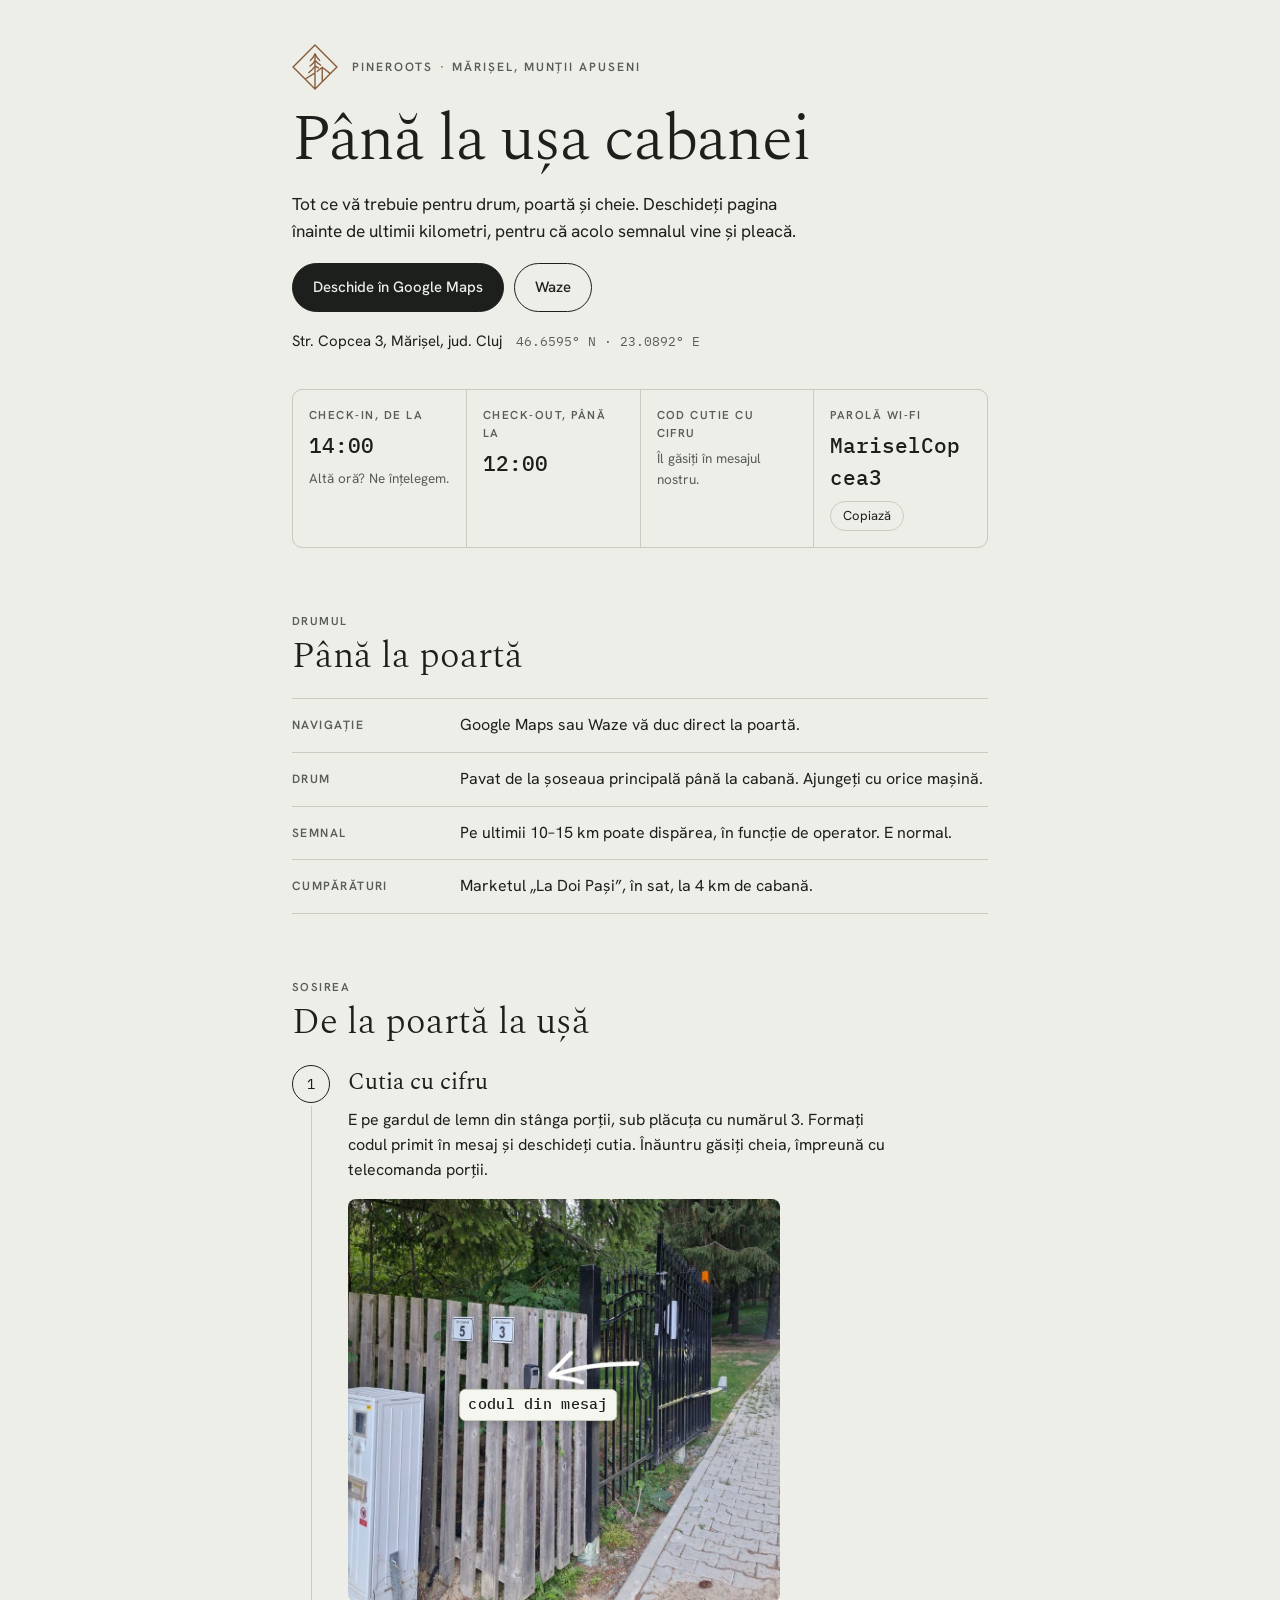
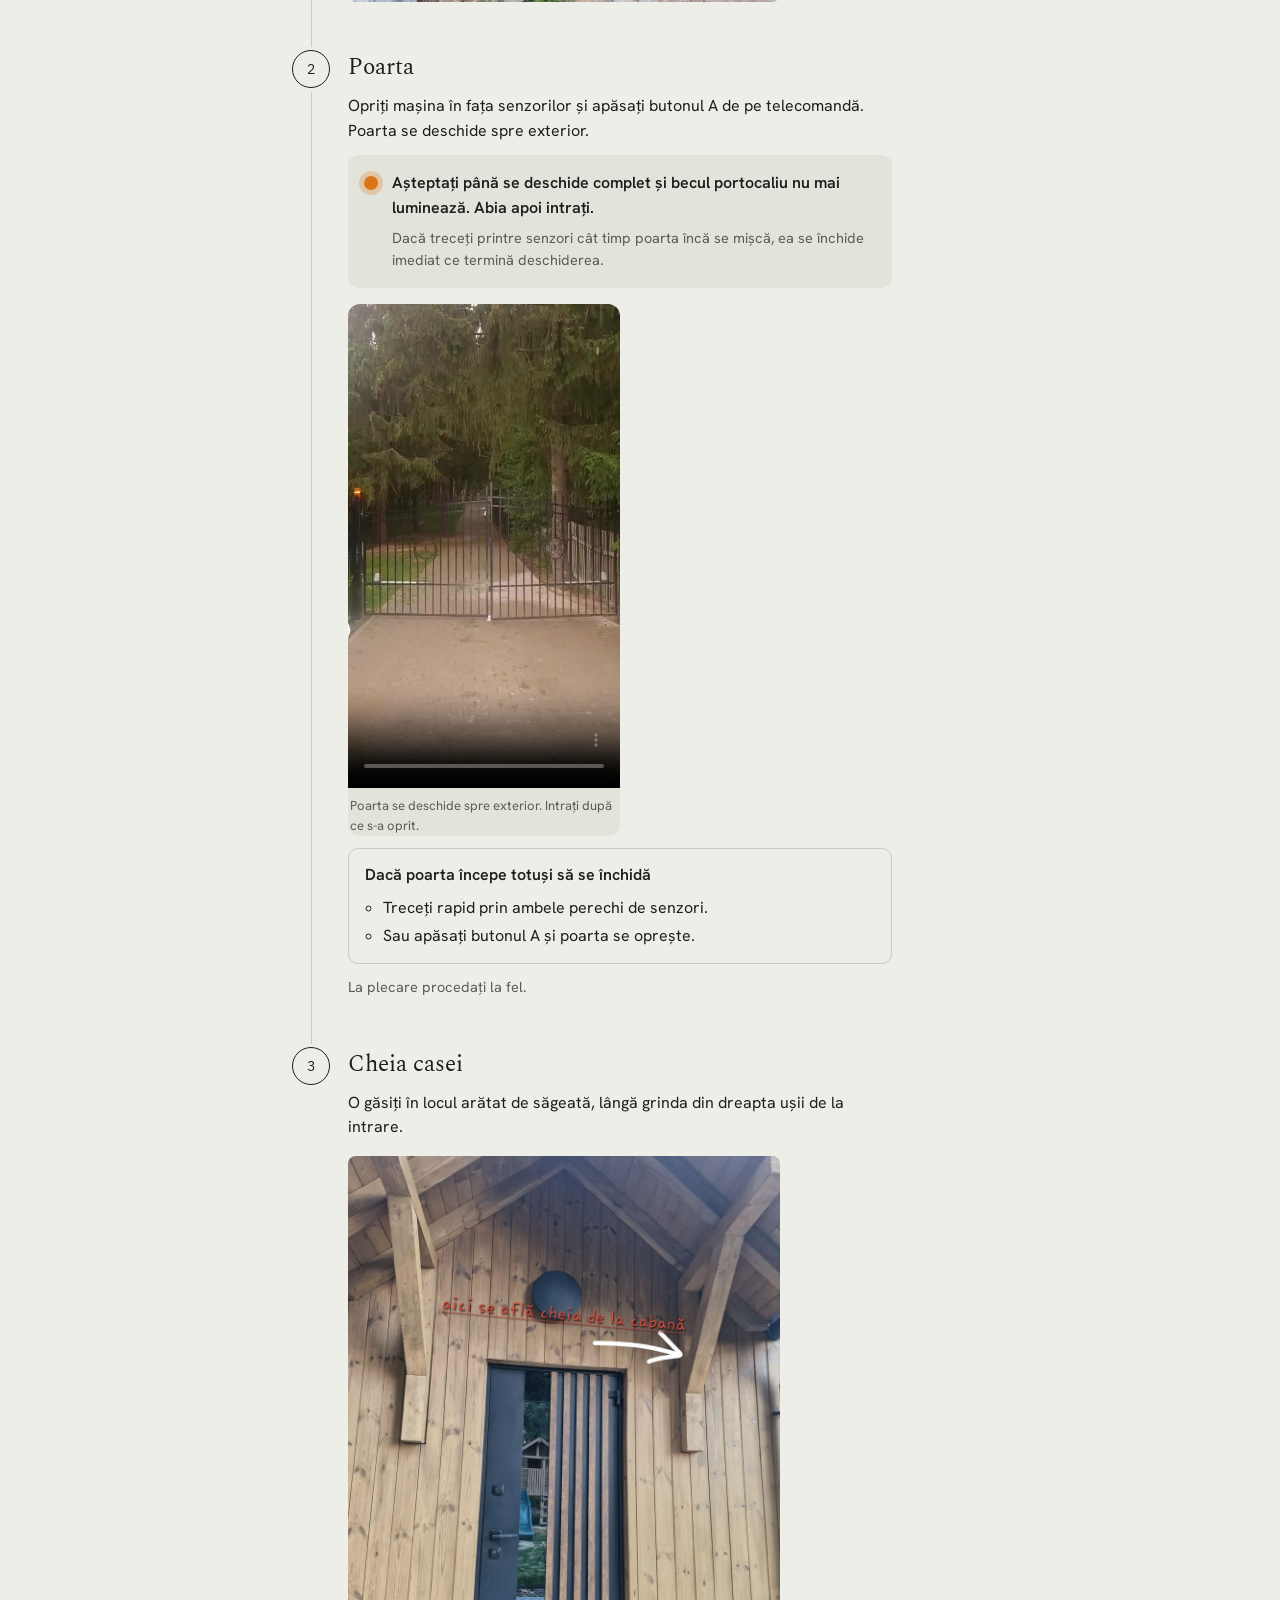
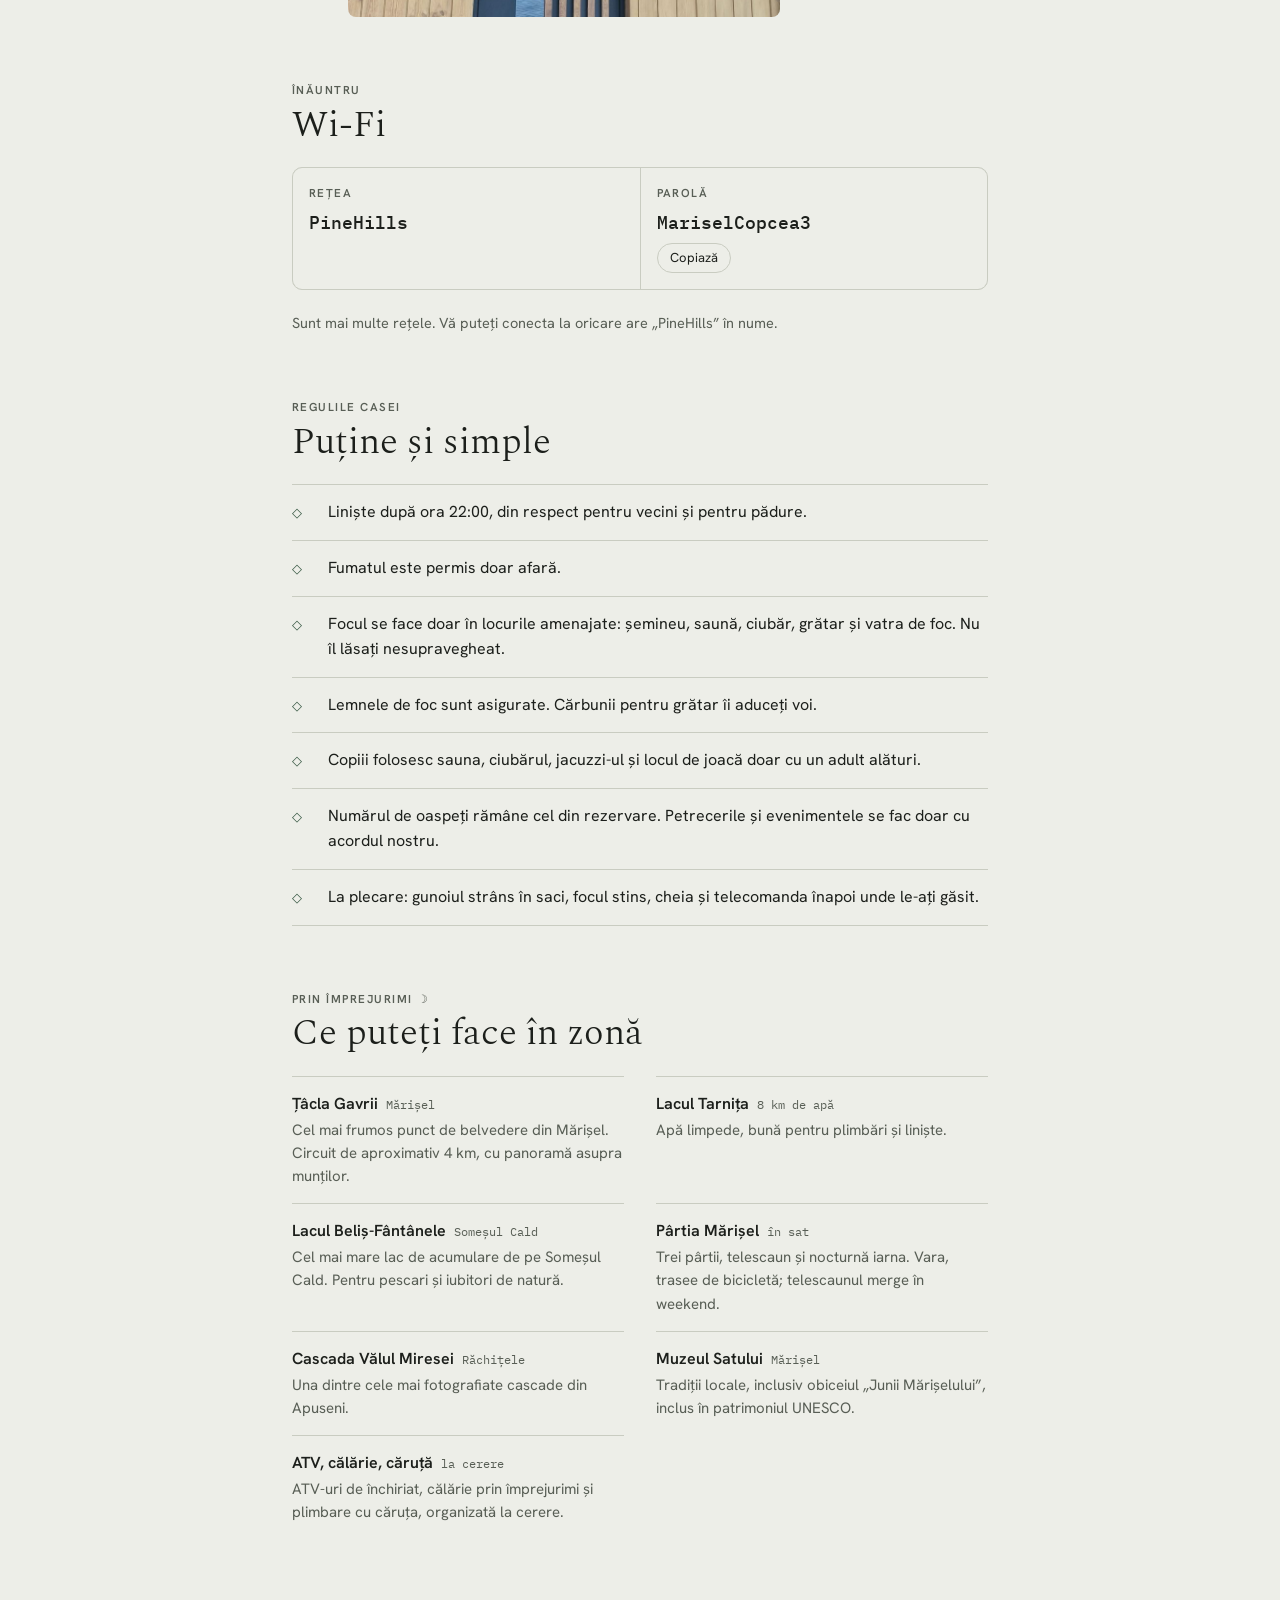
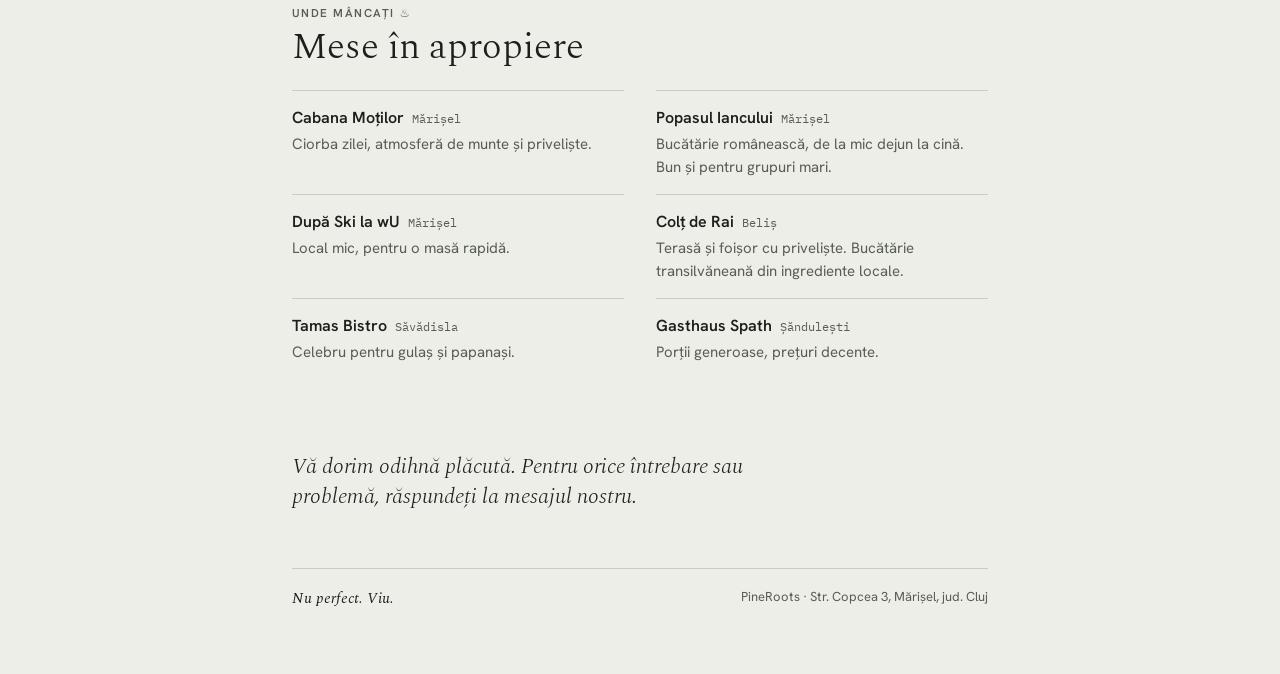
==== index.html @ b101d7ef "Logo PineRoots în iconiță și în antet" ====
<!doctype html>
<html lang="ro">
<head>
<meta charset="utf-8">
<meta name="viewport" content="width=device-width,initial-scale=1,viewport-fit=cover">
<title>Sosire la PineRoots</title>
<meta name="description" content="Drumul, poarta, cheia, Wi-Fi și regulile casei pentru oaspeții PineRoots din Mărișel.">
<meta name="robots" content="noindex, nofollow">
<meta name="theme-color" content="#EDEEE8" media="(prefers-color-scheme: light)">
<meta name="theme-color" content="#121512" media="(prefers-color-scheme: dark)">
<meta property="og:title" content="Sosire la PineRoots">
<meta property="og:description" content="Drumul, poarta, cheia, Wi-Fi și regulile casei.">
<meta property="og:type" content="website">
<meta property="og:url" content="https://pinerootsro-lgtm.github.io/PineRoots/">
<meta property="og:image" content="https://pinerootsro-lgtm.github.io/PineRoots/media/previzualizare.jpg">
<meta property="og:image:width" content="1200">
<meta property="og:image:height" content="632">
<link rel="icon" href="favicon-32.png" sizes="32x32" type="image/png">
<link rel="icon" href="favicon.svg" type="image/svg+xml">
<link rel="apple-touch-icon" href="apple-touch-icon.png">
<link rel="preconnect" href="https://fonts.googleapis.com">
<link rel="preconnect" href="https://fonts.gstatic.com" crossorigin>
<link rel="stylesheet" href="https://fonts.googleapis.com/css2?family=Spectral:ital,wght@0,300;0,400;1,300&family=Hanken+Grotesk:wght@400;500;600&family=IBM+Plex+Mono:wght@400;500&display=swap">
<style>
/* Layout: one quiet column that walks the guest from the road to the door; a thin path line ties the three arrival steps together. */
:root{
  --paper:#EDEEE8; --panel:#E2E4DC; --ink:#1C1F1B; --muted:#585E55; --line:#C9CCC1;
  --pine:#355640; --bronze:#8A5B3B; --lamp:#D9761A; --lamp-glow:rgba(217,118,26,.28); --chip:#F6F6F1;
  --f-display:"Spectral","Iowan Old Style",Georgia,serif;
  --f-body:"Hanken Grotesk","Segoe UI",system-ui,-apple-system,sans-serif;
  --f-mono:"IBM Plex Mono",ui-monospace,"SF Mono",Menlo,Consolas,monospace;
  color-scheme:light;
}
@media (prefers-color-scheme: dark){
  :root{
    --paper:#121512; --panel:#1B1F1B; --ink:#E5E5DD; --muted:#A0A79B; --line:#30352F;
    --pine:#9CBDA2; --bronze:#C99C78; --lamp:#F09A45; --lamp-glow:rgba(240,154,69,.26); --chip:#1E231E; color-scheme:dark;
  }
}
*,*::before,*::after{box-sizing:border-box}
html{-webkit-text-size-adjust:100%;padding-top:env(safe-area-inset-top,0px);padding-bottom:env(safe-area-inset-bottom,0px);background:var(--paper)}
body{margin:0;background:var(--paper);color:var(--ink);font-family:var(--f-body);font-size:16px;line-height:1.55;-webkit-font-smoothing:antialiased}
img{max-width:100%}
[hidden]{display:none!important}
a{color:inherit}
button{font:inherit;color:inherit}
:focus-visible{outline:2px solid var(--pine);outline-offset:3px}

.wrap{max-width:46rem;margin-inline:auto;padding-inline:20px;padding-block:44px 64px}
.lbl{display:block;font-size:11.5px;font-weight:600;letter-spacing:.13em;text-transform:uppercase;color:var(--muted)}

/* hero */
.hero{display:grid;gap:18px}
.eyebrow{margin:0;font-size:12px;font-weight:600;letter-spacing:.16em;text-transform:uppercase;color:var(--muted)}
.brand{display:flex;align-items:center;gap:14px}
.mark{width:46px;height:46px;flex:none;color:var(--bronze)}
.eyebrow .sep{margin-inline:.55em;color:var(--bronze)}
h1{margin:0;font-family:var(--f-display);font-weight:300;font-size:clamp(2.6rem,9vw,4rem);line-height:1.02;letter-spacing:-.015em;text-wrap:balance}
.lead{margin:0;max-width:33rem;font-size:1.08rem}
.actions{display:flex;flex-wrap:wrap;gap:10px}
.btn{display:inline-flex;align-items:center;gap:8px;padding:12px 20px;border:1px solid var(--ink);border-radius:999px;text-decoration:none;font-weight:500;font-size:15px;background:transparent;cursor:pointer}
.btn.primary{background:var(--ink);color:var(--paper)}
.btn:hover{background:var(--panel)}
.btn.primary:hover{background:var(--pine);border-color:var(--pine);color:var(--paper)}
.addr{margin:0;display:flex;flex-wrap:wrap;gap:4px 14px;align-items:baseline;font-size:15px}
.coords{font-family:var(--f-mono);font-size:12.5px;color:var(--muted)}

/* at a glance */
.glance{margin-top:36px;display:grid;grid-template-columns:repeat(2,minmax(0,1fr));gap:1px;background:var(--line);border:1px solid var(--line);border-radius:10px;overflow:hidden}
.cell{background:var(--paper);padding:16px;display:grid;gap:6px;align-content:start;min-width:0}
.cell .val{font-family:var(--f-mono);font-size:1.3rem;font-weight:500;font-variant-numeric:tabular-nums;overflow-wrap:anywhere}
.cell .sub{font-size:13.5px;color:var(--muted)}
.dial{display:flex;gap:5px}
.dial span{display:grid;place-items:center;width:1.7em;height:2.1em;font-family:var(--f-mono);font-size:1.25rem;font-weight:500;border:1px solid var(--line);border-radius:5px;background:var(--panel)}
.copy{justify-self:start;padding:4px 12px;border:1px solid var(--line);border-radius:999px;background:transparent;font-size:13px;cursor:pointer}
.copy:hover{border-color:var(--ink)}
@media (max-width:719px){.glance .cell.wide{grid-column:span 2}}
@media (min-width:720px){.glance{grid-template-columns:repeat(4,minmax(0,1fr))}}

/* sections */
section.block{padding-top:64px;display:grid;gap:22px}
.block-head{display:grid;gap:6px}
h2{margin:0;font-family:var(--f-display);font-weight:300;font-size:clamp(1.8rem,5.5vw,2.3rem);line-height:1.1;text-wrap:balance}
h3{margin:0;font-family:var(--f-display);font-weight:400;font-size:1.45rem;line-height:1.2}

.route{margin:0;display:grid}
.route .row{display:grid;grid-template-columns:9.5rem minmax(0,1fr);gap:4px 16px;padding:14px 0;border-top:1px solid var(--line)}
.route .row:last-of-type{border-bottom:1px solid var(--line)}
.route dt{font-size:12px;font-weight:600;letter-spacing:.12em;text-transform:uppercase;color:var(--muted);padding-top:3px}
.route dd{margin:0;min-width:0}
@media (max-width:540px){.route .row{grid-template-columns:minmax(0,1fr)}}

/* arrival path */
.path{display:grid;list-style:none;margin:0;padding:0}
.step{position:relative;display:grid;grid-template-columns:2.4rem minmax(0,1fr);gap:0 18px;padding-bottom:48px}
.step::before{content:"";position:absolute;left:calc(1.2rem - .5px);top:2.6rem;bottom:.2rem;width:1px;background:var(--line)}
.step:last-child{padding-bottom:0}
.step:last-child::before{display:none}
.node{width:2.4rem;height:2.4rem;border-radius:50%;border:1px solid var(--ink);display:grid;place-items:center;font-family:var(--f-mono);font-size:.9rem;background:var(--paper)}
.step-body{display:grid;gap:12px;min-width:0;padding-top:4px}
.step-body p{margin:0;max-width:34rem}
figure{margin:4px 0 0;max-width:27rem}
figure.photo{position:relative;container-type:inline-size;border-radius:8px;overflow:hidden;background:var(--panel)}
figure.photo img{display:block;width:100%;height:auto}
figure.vid{max-width:17rem;border-radius:12px;overflow:hidden;background:var(--panel)}
figure.vid video{display:block;width:100%;height:auto;aspect-ratio:478/850}
figcaption{font-size:13px;color:var(--muted);padding:8px 2px 0}
.codechip.none{letter-spacing:.02em;font-size:13px;font-size:clamp(11px,3.4cqw,16px)}
.codechip{position:absolute;left:44%;top:51%;transform:translate(-50%,-50%);padding:.25em .55em;border-radius:6px;background:var(--chip);color:var(--ink);border:1px solid var(--line);font-family:var(--f-mono);font-weight:500;font-size:16px;font-size:clamp(13px,4.6cqw,24px);letter-spacing:.18em;box-shadow:0 2px 10px rgba(0,0,0,.18);white-space:nowrap}

.lampnote{display:grid;grid-template-columns:auto minmax(0,1fr);gap:12px 14px;align-items:start;padding:16px;border-radius:10px;background:var(--panel);max-width:34rem}
.lamp{width:14px;height:14px;margin-top:5px;border-radius:50%;background:var(--lamp);box-shadow:0 0 0 5px var(--lamp-glow);animation:blink 1.1s steps(2,jump-none) infinite}
@keyframes blink{0%{opacity:1}100%{opacity:.25}}
.lampnote strong{font-weight:600}
.lampnote .why{display:block;margin-top:6px;font-size:14.5px;color:var(--muted)}
.ifclose{display:grid;gap:8px;max-width:34rem;padding:14px 16px;border:1px solid var(--line);border-radius:10px}
.ifclose ul{margin:0;padding-left:1.1rem;display:grid;gap:4px}
.ifclose .t{font-weight:600}
.exit{font-size:14.5px;color:var(--muted)}

/* wifi */
.wifi{display:grid;grid-template-columns:repeat(2,minmax(0,1fr));gap:1px;background:var(--line);border:1px solid var(--line);border-radius:10px;overflow:hidden}
.wifi .cell .val{font-size:1.15rem}
.wifi-note{margin:0;font-size:14.5px;color:var(--muted)}
@media (max-width:540px){.wifi{grid-template-columns:minmax(0,1fr)}}

/* rules */
.rules{list-style:none;margin:0;padding:0;display:grid}
.rules li{display:grid;grid-template-columns:1.6rem minmax(0,1fr);gap:10px;align-items:start;padding:15px 0;border-top:1px solid var(--line)}
.rules li:last-child{border-bottom:1px solid var(--line)}
.rules .mk{color:var(--pine);font-size:13px;padding-top:3px}

/* places */
.places{list-style:none;margin:0;padding:0;display:grid;grid-template-columns:minmax(0,1fr);gap:0 32px}
.places li{display:grid;gap:2px;padding:15px 0;border-top:1px solid var(--line);align-content:start}
.places .name{font-weight:600}
.places .where{font-family:var(--f-mono);font-size:12px;color:var(--muted);margin-left:8px;font-weight:400}
.places .desc{color:var(--muted);font-size:15px}
@media (min-width:720px){.places{grid-template-columns:repeat(2,minmax(0,1fr))}}

.outro{padding-top:72px;display:grid;gap:14px}
.outro p{margin:0;font-family:var(--f-display);font-style:italic;font-weight:300;font-size:1.35rem;line-height:1.4;max-width:32rem}
.phone{display:flex;flex-wrap:wrap;gap:10px;align-items:center}
.phone .num{font-family:var(--f-mono);font-size:1.05rem;margin-right:6px}
footer{margin-top:56px;padding-top:18px;border-top:1px solid var(--line);display:flex;flex-wrap:wrap;justify-content:space-between;gap:8px;font-size:13px;color:var(--muted)}
footer .motto{font-family:var(--f-display);font-style:italic;font-size:15px;color:var(--ink)}

.state{min-height:50vh;display:grid;place-content:center;gap:12px;text-align:center;color:var(--muted)}
.toast{position:fixed;left:50%;transform:translateX(-50%);bottom:calc(20px + env(safe-area-inset-bottom,0px));z-index:30;max-width:calc(100% - 32px);padding:11px 16px;border-radius:10px;background:var(--ink);color:var(--paper);font-size:14px;box-shadow:0 8px 24px rgba(0,0,0,.2)}

@media (prefers-reduced-motion: reduce){.lamp{animation:none}}
</style>
</head>
<body>
<div class="wrap">
  <main id="app"><div class="state">Se încarcă…</div></main>
  <noscript><p>Pentru această pagină e nevoie de JavaScript activat.</p></noscript>
</div>
<div id="toast" class="toast" role="status" aria-live="polite" hidden></div>

<script>
(function(){
  "use strict";
  var COORDS = "46.6595° N · 23.0892° E";
  var FILES = ["date", "sosire", "reguli", "drum", "zona", "restaurante"];
  var app = document.getElementById("app");
  var toastEl = document.getElementById("toast");
  var reduceMotion = false;
  try { reduceMotion = window.matchMedia("(prefers-reduced-motion: reduce)").matches; } catch (e) {}

  /* ---- parsing the simple text files ---- */
  function lines(txt){
    return String(txt || "").replace(/^﻿/, "").replace(/\r/g, "").split("\n")
      .map(function(l){ return l.trim(); })
      .filter(function(l){ return l && l.charAt(0) !== "#"; });
  }
  function kv(txt){
    var o = {};
    lines(txt).forEach(function(l){
      var i = l.indexOf(":");
      if (i > 0) o[l.slice(0, i).trim().toLowerCase()] = l.slice(i + 1).trim();
    });
    return o;
  }
  function rows(txt){
    return lines(txt).map(function(l){ return l.split("|").map(function(s){ return s.trim(); }); });
  }

  function esc(s){
    return String(s == null ? "" : s).replace(/[&<>"']/g, function(c){
      return { "&": "&amp;", "<": "&lt;", ">": "&gt;", '"': "&quot;", "'": "&#39;" }[c];
    });
  }
  function safeUrl(u){ return /^https:\/\//i.test(String(u || "")) ? u : "#"; }
  function dial(code){
    return String(code || "").replace(/\s+/g, "").split("").map(function(d){ return "<span>" + esc(d) + "</span>"; }).join("");
  }
  function waNumber(p){
    var d = String(p || "").replace(/\D/g, "");
    if (d.indexOf("00") === 0) d = d.slice(2);
    else if (d.charAt(0) === "0") d = "40" + d.slice(1);
    return d;
  }

  /* The lockbox code is sent in the guest's message, never published here. Clear any code an older link stored. */
  try { localStorage.removeItem("pineroots-cod"); } catch (e) {}

  function render(c){
    var D = c.date, S = c.sosire;
    var code = String(D["cod-cutie"] || "").replace(/\s+/g, "");
    var t = function(k){ return esc(S[k] || ""); };

    var route = c.drum.map(function(r){
      return '<div class="row"><dt>' + esc(r[0]) + "</dt><dd>" + esc(r[1] || "") + "</dd></div>";
    }).join("");
    var rules = c.reguli.map(function(r){
      return '<li><span class="mk" aria-hidden="true">◇</span><span>' + esc(r) + "</span></li>";
    }).join("");
    function places(list){
      return list.map(function(p){
        return '<li><span><span class="name">' + esc(p[0]) + "</span>" + (p[1] ? '<span class="where">' + esc(p[1]) + "</span>" : "") + "</span>" +
          (p[2] ? '<span class="desc">' + esc(p[2]) + "</span>" : "") + "</li>";
      }).join("");
    }
    var phone = "";
    if (D["telefon"]) {
      var wa = waNumber(D["telefon"]);
      phone = '<div class="phone"><span class="lbl" style="width:100%">Telefon gazdă</span><span class="num">' + esc(D["telefon"]) + "</span>" +
        '<a class="btn" href="tel:' + esc(D["telefon"].replace(/[^\d+]/g, "")) + '">Sună</a>' +
        (wa ? '<a class="btn" href="https://wa.me/' + esc(wa) + '" target="_blank" rel="noopener">WhatsApp</a>' : "") + "</div>";
    }

    app.innerHTML =
      '<header class="hero">' +
        '<div class="brand"><svg class="mark" viewBox="134 54 432 432" aria-hidden="true"><g fill="none" stroke="currentColor" stroke-width="13" stroke-linecap="butt"><path d="M350,64 L556,270 L350,476 L144,270 Z M366,315 L418,273 L494,332 M418,273 V408 M258,383 L347,327 M350,146 V476" stroke-linejoin="miter"/><path d="M304,212 Q335.2,184.7 350,146 Q365.9,184.9 398,212 M350,210 Q331.8,244.3 299,265 M350,209 Q376.6,234.8 407,256 M350,264 Q323.2,299.2 288,326 M350,259 Q367.5,271.7 387,281" stroke-linejoin="round"/></g></svg><p class="eyebrow">PineRoots<span class="sep" aria-hidden="true">·</span>Mărișel, Munții Apuseni</p></div>' +
        "<h1>Până la ușa cabanei</h1>" +
        (S.intro ? '<p class="lead">' + t("intro") + "</p>" : "") +
        '<div class="actions">' +
          '<a class="btn primary" href="' + esc(safeUrl(D["google-maps"])) + '" target="_blank" rel="noopener">Deschide în Google Maps</a>' +
          '<a class="btn" href="' + esc(safeUrl(D["waze"])) + '" target="_blank" rel="noopener">Waze</a>' +
        "</div>" +
        '<p class="addr"><span>' + esc(D["adresa"]) + '</span><span class="coords">' + COORDS + "</span></p>" +
      "</header>" +

      '<section class="glance" aria-label="Pe scurt">' +
        '<div class="cell"><span class="lbl">Check-in, de la</span><span class="val">' + esc(D["check-in"]) + "</span>" + (D["check-in-nota"] ? '<span class="sub">' + esc(D["check-in-nota"]) + "</span>" : "") + "</div>" +
        '<div class="cell"><span class="lbl">Check-out, până la</span><span class="val">' + esc(D["check-out"]) + "</span></div>" +
        '<div class="cell wide"><span class="lbl">Cod cutie cu cifru</span>' + (code ? '<span class="dial" aria-label="Cod ' + esc(code) + '">' + dial(code) + "</span>" : '<span class="sub">Îl găsiți în mesajul nostru.</span>') + "</div>" +
        '<div class="cell wide"><span class="lbl">Parolă Wi-Fi</span><span class="val">' + esc(D["wifi-parola"]) + '</span><button type="button" class="copy" data-copy="' + esc(D["wifi-parola"]) + '">Copiază</button></div>' +
      "</section>" +

      '<section class="block" id="drum">' +
        '<div class="block-head"><span class="lbl">Drumul</span><h2>Până la poartă</h2></div>' +
        '<dl class="route">' + route + "</dl>" +
      "</section>" +

      '<section class="block" id="sosire">' +
        '<div class="block-head"><span class="lbl">Sosirea</span><h2>De la poartă la ușă</h2></div>' +
        '<ol class="path">' +
          '<li class="step"><span class="node" aria-hidden="true">1</span><div class="step-body">' +
            "<h3>" + t("pas1-titlu") + "</h3><p>" + t("pas1-text") + "</p>" +
            '<figure class="photo"><img src="media/poarta-cutie.jpg" width="900" height="840" alt="Gardul de lemn de lângă poartă, cu cutia cu cifru sub plăcuța cu numărul 3" loading="lazy"><span class="codechip' + (code ? "" : " none") + '" aria-hidden="true">' + (code ? esc(code) : "codul din mesaj") + "</span></figure>" +
          "</div></li>" +
          '<li class="step"><span class="node" aria-hidden="true">2</span><div class="step-body">' +
            "<h3>" + t("pas2-titlu") + "</h3><p>" + t("pas2-text") + "</p>" +
            '<div class="lampnote"><span class="lamp" aria-hidden="true"></span><div><strong>' + t("pas2-asteptati") + '</strong><span class="why">' + t("pas2-de-ce") + "</span></div></div>" +
            '<figure class="vid"><video src="media/poarta.mp4" poster="media/poarta-poster.jpg" muted playsinline loop controls preload="metadata"' + (reduceMotion ? "" : " autoplay") + ' aria-label="Poarta deschizându-se spre exterior"></video><figcaption>Poarta se deschide spre exterior. Intrați după ce s-a oprit.</figcaption></figure>' +
            '<div class="ifclose"><span class="t">' + t("pas2-daca-titlu") + "</span><ul><li>" + t("pas2-daca-1") + "</li><li>" + t("pas2-daca-2") + "</li></ul></div>" +
            (S["pas2-plecare"] ? '<p class="exit">' + t("pas2-plecare") + "</p>" : "") +
          "</div></li>" +
          '<li class="step"><span class="node" aria-hidden="true">3</span><div class="step-body">' +
            "<h3>" + t("pas3-titlu") + "</h3><p>" + t("pas3-text") + "</p>" +
            '<figure class="photo"><img src="media/usa-cheie.jpg" width="900" height="960" alt="Intrarea în cabană; o săgeată arată locul cheii, la grinda din dreapta ușii" loading="lazy"></figure>' +
          "</div></li>" +
        "</ol>" +
      "</section>" +

      '<section class="block" id="wifi">' +
        '<div class="block-head"><span class="lbl">Înăuntru</span><h2>Wi-Fi</h2></div>' +
        '<div class="wifi">' +
          '<div class="cell"><span class="lbl">Rețea</span><span class="val">' + esc(D["wifi-retea"]) + "</span></div>" +
          '<div class="cell"><span class="lbl">Parolă</span><span class="val">' + esc(D["wifi-parola"]) + '</span><button type="button" class="copy" data-copy="' + esc(D["wifi-parola"]) + '">Copiază</button></div>' +
        "</div>" + (D["wifi-nota"] ? '<p class="wifi-note">' + esc(D["wifi-nota"]) + "</p>" : "") +
      "</section>" +

      (rules ? '<section class="block" id="reguli"><div class="block-head"><span class="lbl">Regulile casei</span><h2>Puține și simple</h2></div><ul class="rules">' + rules + "</ul></section>" : "") +
      (c.zona.length ? '<section class="block" id="zona"><div class="block-head"><span class="lbl">Prin împrejurimi ☽︎</span><h2>Ce puteți face în zonă</h2></div><ul class="places">' + places(c.zona) + "</ul></section>" : "") +
      (c.restaurante.length ? '<section class="block" id="masa"><div class="block-head"><span class="lbl">Unde mâncați ♨︎</span><h2>Mese în apropiere</h2></div><ul class="places">' + places(c.restaurante) + "</ul></section>" : "") +

      '<section class="outro">' + (S.final ? "<p>" + t("final") + "</p>" : "") + phone + "</section>" +
      '<footer><span class="motto">Nu perfect. Viu.</span><span>PineRoots · ' + esc(D["adresa"]) + "</span></footer>";
  }

  function toast(text){
    toastEl.textContent = text;
    toastEl.hidden = false;
    clearTimeout(toast.timer);
    toast.timer = setTimeout(function(){ toastEl.hidden = true; }, 3200);
  }

  app.addEventListener("click", function(e){
    var b = e.target.closest("[data-copy]");
    if (!b) return;
    var text = b.getAttribute("data-copy");
    var done = function(){ var o = b.textContent; b.textContent = "Copiat"; setTimeout(function(){ b.textContent = o; }, 1600); };
    var fallback = function(){
      var v = b.parentNode.querySelector(".val");
      if (!v) return;
      var r = document.createRange(); r.selectNodeContents(v);
      var sel = window.getSelection(); sel.removeAllRanges(); sel.addRange(r);
      toast("Textul e selectat. Copiați-l din meniul telefonului.");
    };
    try {
      if (navigator.clipboard && navigator.clipboard.writeText) navigator.clipboard.writeText(text).then(done, fallback);
      else fallback();
    } catch (err) { fallback(); }
  });

  Promise.all(FILES.map(function(name){
    return fetch("continut/" + name + ".txt", { cache: "no-cache" }).then(function(r){
      if (!r.ok) throw new Error(name);
      return r.text();
    });
  })).then(function(txt){
    render({
      date: kv(txt[0]), sosire: kv(txt[1]), reguli: lines(txt[2]),
      drum: rows(txt[3]), zona: rows(txt[4]), restaurante: rows(txt[5])
    });
  }).catch(function(){
    app.innerHTML = '<div class="state"><p>Pagina nu s-a putut încărca. Verificați conexiunea și reîncărcați.</p><p><button type="button" class="btn" onclick="location.reload()">Reîncarcă</button></p></div>';
  });

  /* keep the page available offline once it has been opened */
  if ("serviceWorker" in navigator && location.protocol === "https:") {
    window.addEventListener("load", function(){ navigator.serviceWorker.register("sw.js").catch(function(){}); });
  }
})();
</script>
</body>
</html>
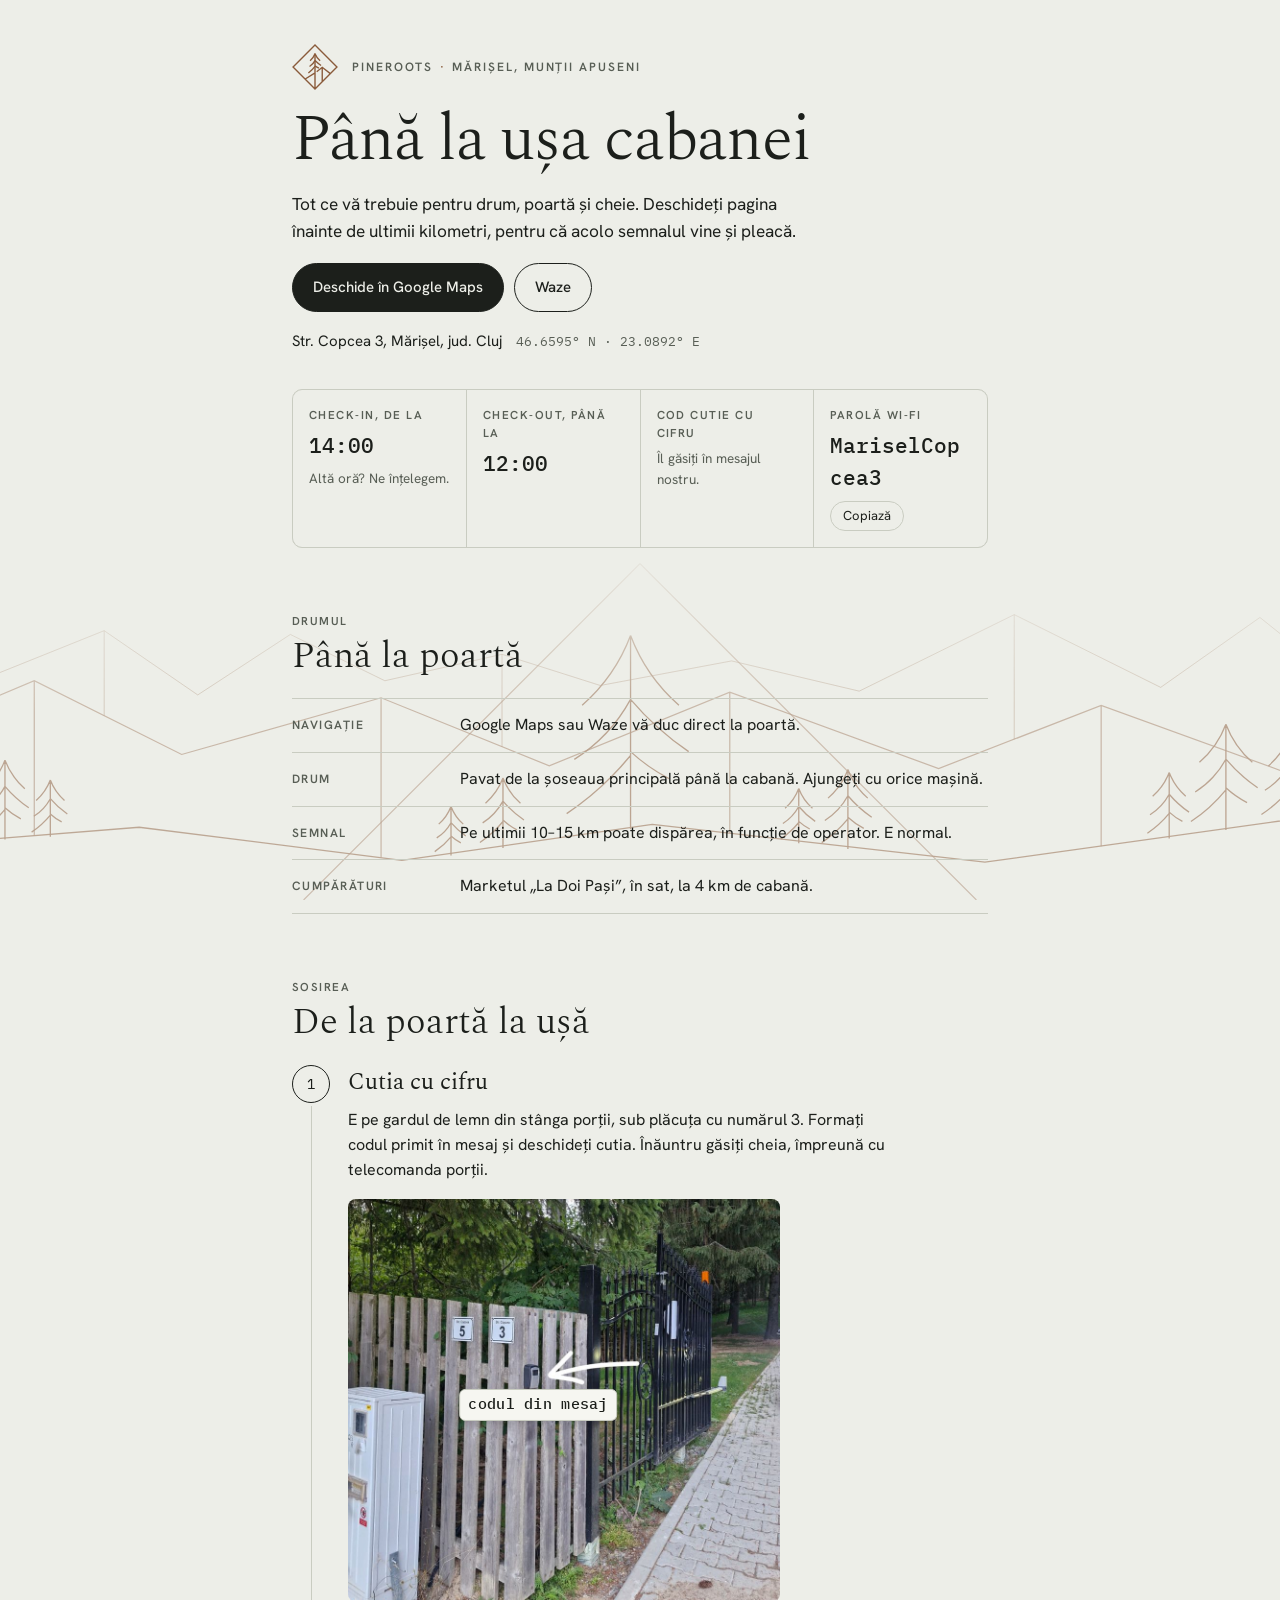
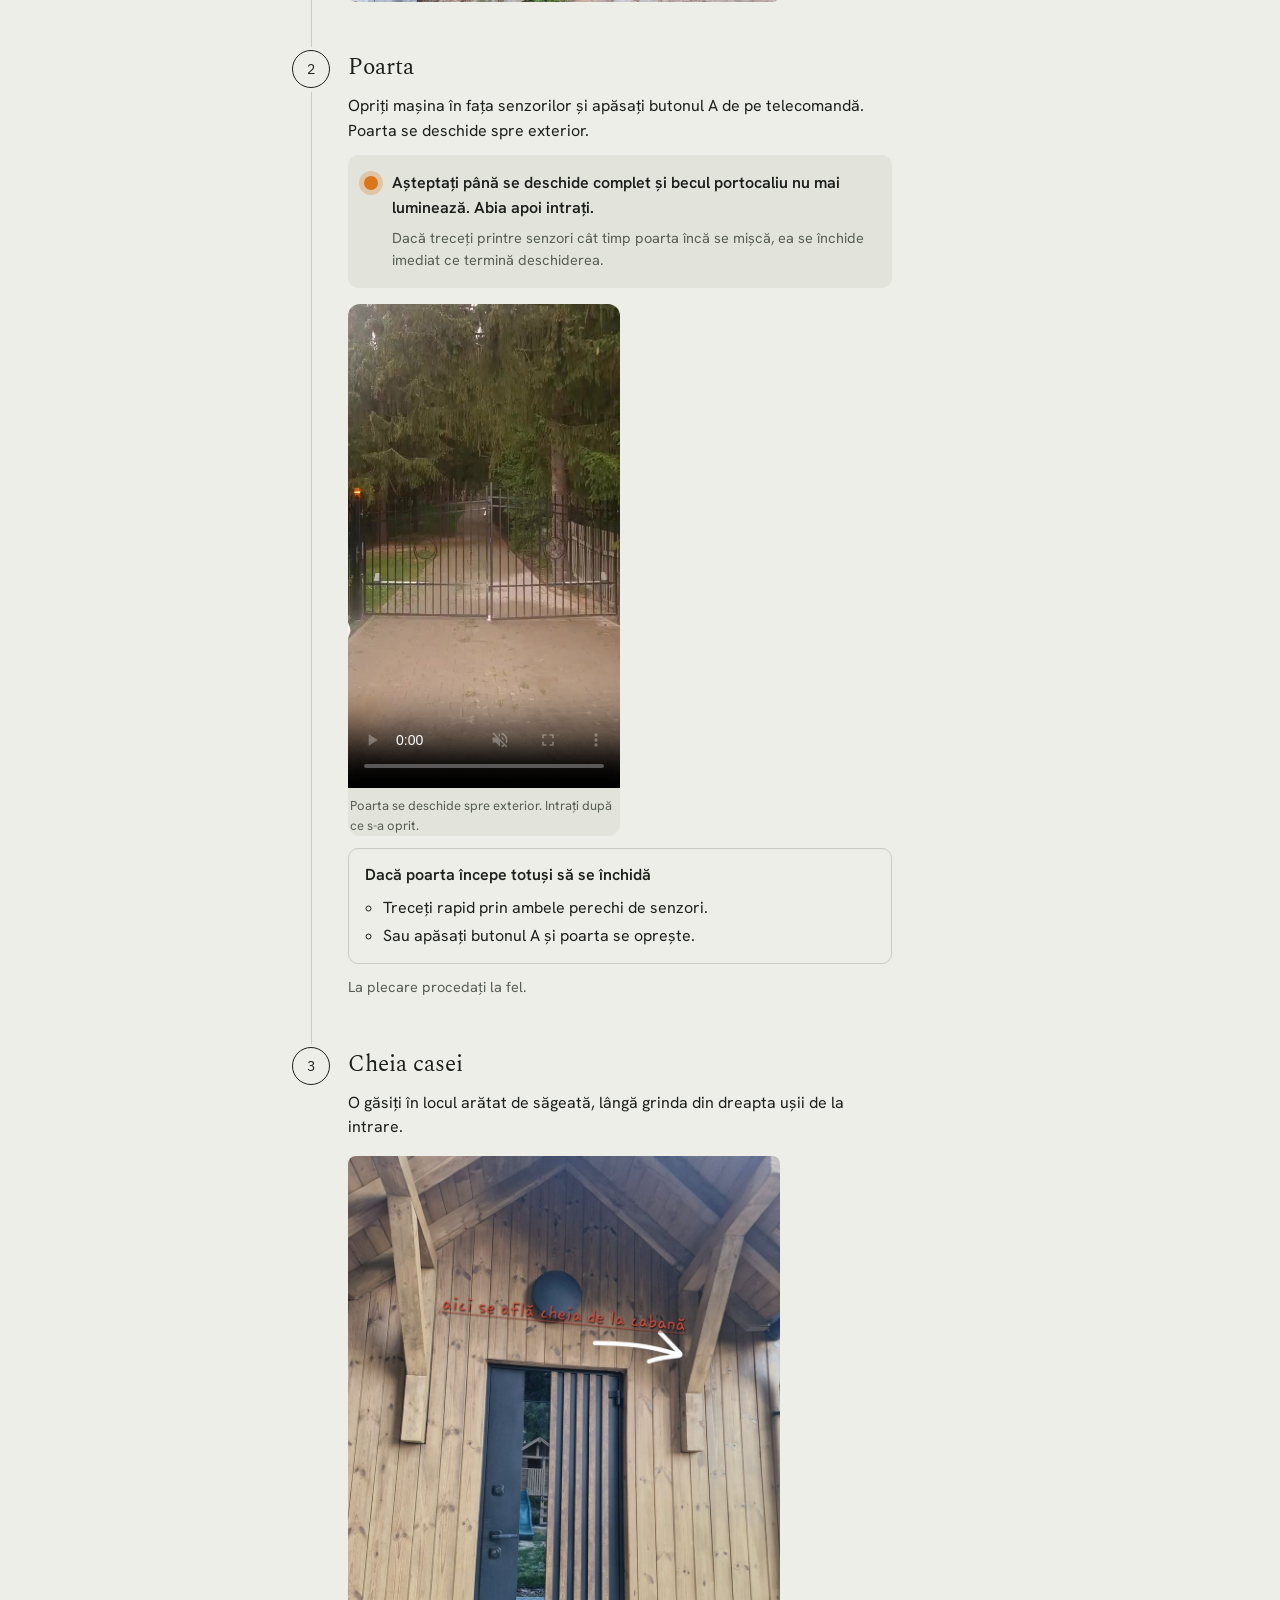
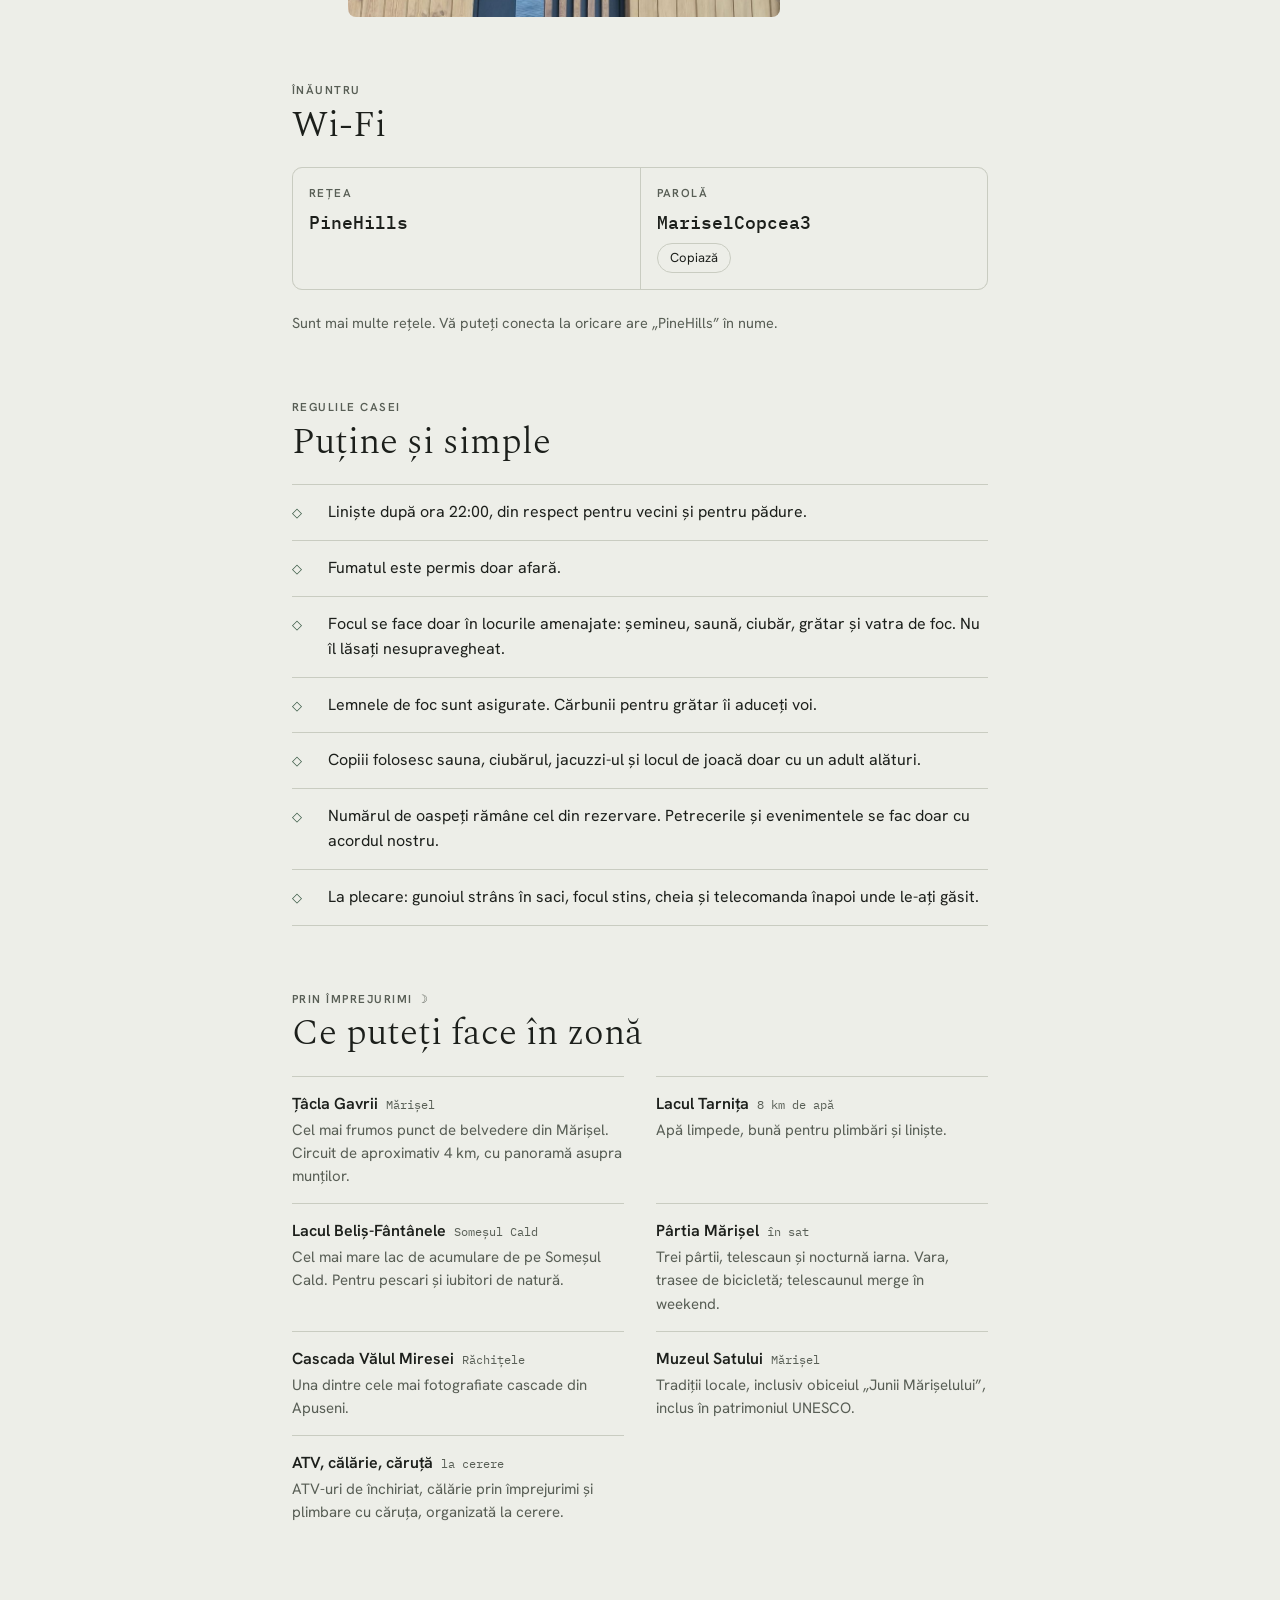
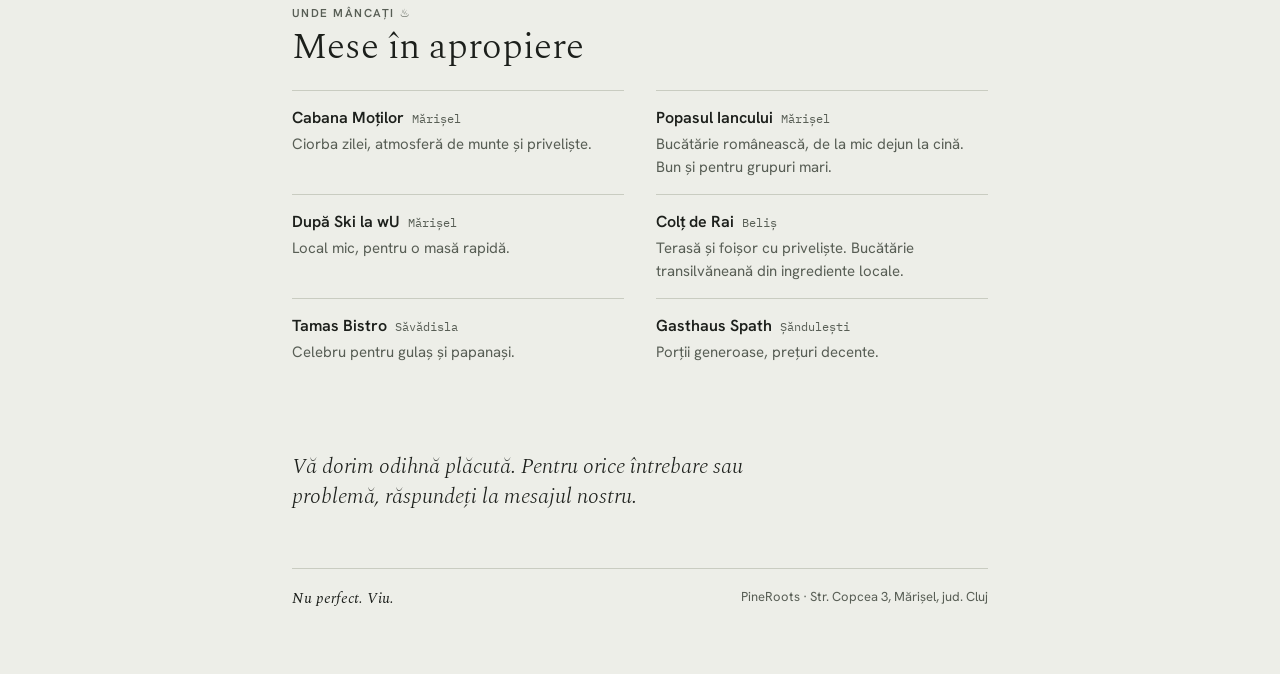
==== commit 658dda14: "Fundal cu munți, dealuri și brazi din linii, în stilul logo-ului" ====
--- a/index.html
+++ b/index.html
@@ -25,7 +25,7 @@
 /* Layout: one quiet column that walks the guest from the road to the door; a thin path line ties the three arrival steps together. */
 :root{
   --paper:#EDEEE8; --panel:#E2E4DC; --ink:#1C1F1B; --muted:#585E55; --line:#C9CCC1;
-  --pine:#355640; --bronze:#8A5B3B; --lamp:#D9761A; --lamp-glow:rgba(217,118,26,.28); --chip:#F6F6F1;
+  --pine:#355640; --bronze:#8A5B3B; --land-o:.52; --lamp:#D9761A; --lamp-glow:rgba(217,118,26,.28); --chip:#F6F6F1;
   --f-display:"Spectral","Iowan Old Style",Georgia,serif;
   --f-body:"Hanken Grotesk","Segoe UI",system-ui,-apple-system,sans-serif;
   --f-mono:"IBM Plex Mono",ui-monospace,"SF Mono",Menlo,Consolas,monospace;
@@ -34,7 +34,7 @@
 @media (prefers-color-scheme: dark){
   :root{
     --paper:#121512; --panel:#1B1F1B; --ink:#E5E5DD; --muted:#A0A79B; --line:#30352F;
-    --pine:#9CBDA2; --bronze:#C99C78; --lamp:#F09A45; --lamp-glow:rgba(240,154,69,.26); --chip:#1E231E; color-scheme:dark;
+    --pine:#9CBDA2; --bronze:#C99C78; --land-o:.46; --lamp:#F09A45; --lamp-glow:rgba(240,154,69,.26); --chip:#1E231E; color-scheme:dark;
   }
 }
 *,*::before,*::after{box-sizing:border-box}
@@ -46,6 +46,10 @@
 button{font:inherit;color:inherit}
 :focus-visible{outline:2px solid var(--pine);outline-offset:3px}
 
+/* line-art landscape behind the page, drawn in the logo's language */
+.land{position:fixed;left:0;right:0;bottom:0;height:clamp(260px,42vh,460px);z-index:0;pointer-events:none;color:var(--bronze);opacity:var(--land-o);-webkit-mask-image:linear-gradient(to top,#000 50%,transparent);mask-image:linear-gradient(to top,#000 50%,transparent)}
+.land svg{display:block;width:100%;height:100%}
+.wrap{position:relative;z-index:1}
 .wrap{max-width:46rem;margin-inline:auto;padding-inline:20px;padding-block:44px 64px}
 .lbl{display:block;font-size:11.5px;font-weight:600;letter-spacing:.13em;text-transform:uppercase;color:var(--muted)}
 
@@ -152,6 +156,7 @@
 </style>
 </head>
 <body>
+<div class="land" aria-hidden="true"><svg viewBox="0 0 1600 400" preserveAspectRatio="xMidYMax slice" focusable="false"><g fill="none" stroke="currentColor" stroke-linecap="butt"><path d="M800,44 L1156,400 M800,44 L444,400" stroke-width="1.2" stroke-opacity="0.6" stroke-linejoin="miter" vector-effect="non-scaling-stroke"/><path d="M-40,103 L101,168 L233,115 L332,183 L430,119 L530,168 L654,140 L758,173 L897,147 L1032,179 L1196,98 L1351,175 L1456,101 L1572,194 L1640,185 M233,115 V205 M654,140 V238 M1196,98 V230" stroke-width="1" stroke-opacity="0.45" stroke-linejoin="miter" vector-effect="non-scaling-stroke"/><path d="M-40,251 L159,168 L315,246 L526,186 L704,258 L895,180 L1116,261 L1288,194 L1486,266 L1640,249 M159,168 V332 M526,186 V355 M895,180 V329 M1288,194 V343" stroke-width="1.2" stroke-opacity="0.7" stroke-linejoin="miter" vector-effect="non-scaling-stroke"/><path d="M-40,348 L270,323 L548,358 L813,320 L1165,360 L1530,309 L1640,361" stroke-width="1.3" stroke-opacity="0.9" stroke-linejoin="miter" vector-effect="non-scaling-stroke"/><path d="M70,223 V341 M70,223 Q60.6,247.9 40.5,265.5 M70,223 Q79.4,247.9 99.5,265.5 M70,261.9 Q57.6,284.7 35.8,298.5 M70,261.9 Q85.5,280.3 105.4,293.8 M70,296.2 Q53.1,316.7 31.1,331.6 M70,293.8 Q80.7,303.7 93.6,310.3 M128,252 V336 M128,252 Q121.3,269.8 107.0,282.2 M128,252 Q134.7,269.8 149.0,282.2 M128,279.7 Q119.2,295.9 103.6,305.8 M128,279.7 Q139.1,292.8 153.2,302.4 M128,304.1 Q116.0,318.7 100.3,329.3 M128,302.4 Q135.6,309.4 144.8,314.2 M176,273 V333 M176,273 Q171.2,285.7 161.0,294.6 M176,273 Q180.8,285.7 191.0,294.6 M176,292.8 Q169.7,304.4 158.6,311.4 M176,292.8 Q183.9,302.1 194.0,309.0 M176,310.2 Q167.4,320.7 156.2,328.2 M176,309.0 Q181.4,314.0 188.0,317.4 M1360,265 V335 M1360,265 Q1354.4,279.8 1342.5,290.2 M1360,265 Q1365.6,279.8 1377.5,290.2 M1360,288.1 Q1352.7,301.6 1339.7,309.8 M1360,288.1 Q1369.2,299.0 1381.0,307.0 M1360,308.4 Q1350.0,320.6 1336.9,329.4 M1360,307.0 Q1366.3,312.8 1374.0,316.8 M1420,214 V326 M1420,214 Q1411.1,237.7 1392.0,254.3 M1420,214 Q1428.9,237.7 1448.0,254.3 M1420,251.0 Q1408.3,272.5 1387.5,285.7 M1420,251.0 Q1434.7,268.4 1453.6,281.2 M1420,283.4 Q1404.0,303.0 1383.0,317.0 M1420,281.2 Q1430.1,290.6 1442.4,296.9 M1488,225 V317 M1488,225 Q1480.7,244.4 1465.0,258.1 M1488,225 Q1495.3,244.4 1511.0,258.1 M1488,255.4 Q1478.4,273.1 1461.3,283.9 M1488,255.4 Q1500.1,269.7 1515.6,280.2 M1488,282.0 Q1474.9,298.1 1457.6,309.6 M1488,280.2 Q1496.3,287.9 1506.4,293.1 M1546,261 V319 M1546,261 Q1541.4,273.3 1531.5,281.9 M1546,261 Q1550.6,273.3 1560.5,281.9 M1546,280.1 Q1539.9,291.3 1529.2,298.1 M1546,280.1 Q1553.6,289.2 1563.4,295.8 M1546,297.0 Q1537.7,307.1 1526.9,314.4 M1546,295.8 Q1551.3,300.6 1557.6,303.9 M600,301 V353 M600,301 Q595.8,312.0 587.0,319.7 M600,301 Q604.2,312.0 613.0,319.7 M600,318.2 Q594.5,328.2 584.9,334.3 M600,318.2 Q606.8,326.2 615.6,332.2 M600,333.2 Q592.6,342.3 582.8,348.8 M600,332.2 Q604.7,336.5 610.4,339.5 M655,271 V345 M655,271 Q649.1,286.6 636.5,297.6 M655,271 Q660.9,286.6 673.5,297.6 M655,295.4 Q647.2,309.7 633.5,318.4 M655,295.4 Q664.7,306.9 677.2,315.4 M655,316.9 Q644.4,329.8 630.6,339.1 M655,315.4 Q661.7,321.6 669.8,325.8 M790,120 V325 M790,120 Q773.6,163.3 738.8,193.8 M790,120 Q806.4,163.3 841.2,193.8 M790,187.7 Q768.5,227.1 730.5,251.2 M790,187.7 Q817.0,219.5 851.5,243.0 M790,247.1 Q760.7,282.9 722.4,308.6 M790,243.0 Q808.6,260.1 831.0,271.7 M968,282 V340 M968,282 Q963.4,294.3 953.5,302.9 M968,282 Q972.6,294.3 982.5,302.9 M968,301.1 Q961.9,312.3 951.2,319.1 M968,301.1 Q975.6,310.2 985.4,316.8 M968,318.0 Q959.7,328.1 948.9,335.4 M968,316.8 Q973.3,321.6 979.6,324.9 M1020,262 V346 M1020,262 Q1013.3,279.8 999.0,292.2 M1020,262 Q1026.7,279.8 1041.0,292.2 M1020,289.7 Q1011.2,305.9 995.6,315.8 M1020,289.7 Q1031.1,302.8 1045.2,312.4 M1020,314.1 Q1008.0,328.7 992.3,339.3 M1020,312.4 Q1027.6,319.4 1036.8,324.2" stroke-width="1.3" stroke-opacity="0.95" stroke-linejoin="round" vector-effect="non-scaling-stroke"/></g></svg></div>
 <div class="wrap">
   <main id="app"><div class="state">Se încarcă…</div></main>
   <noscript><p>Pentru această pagină e nevoie de JavaScript activat.</p></noscript>
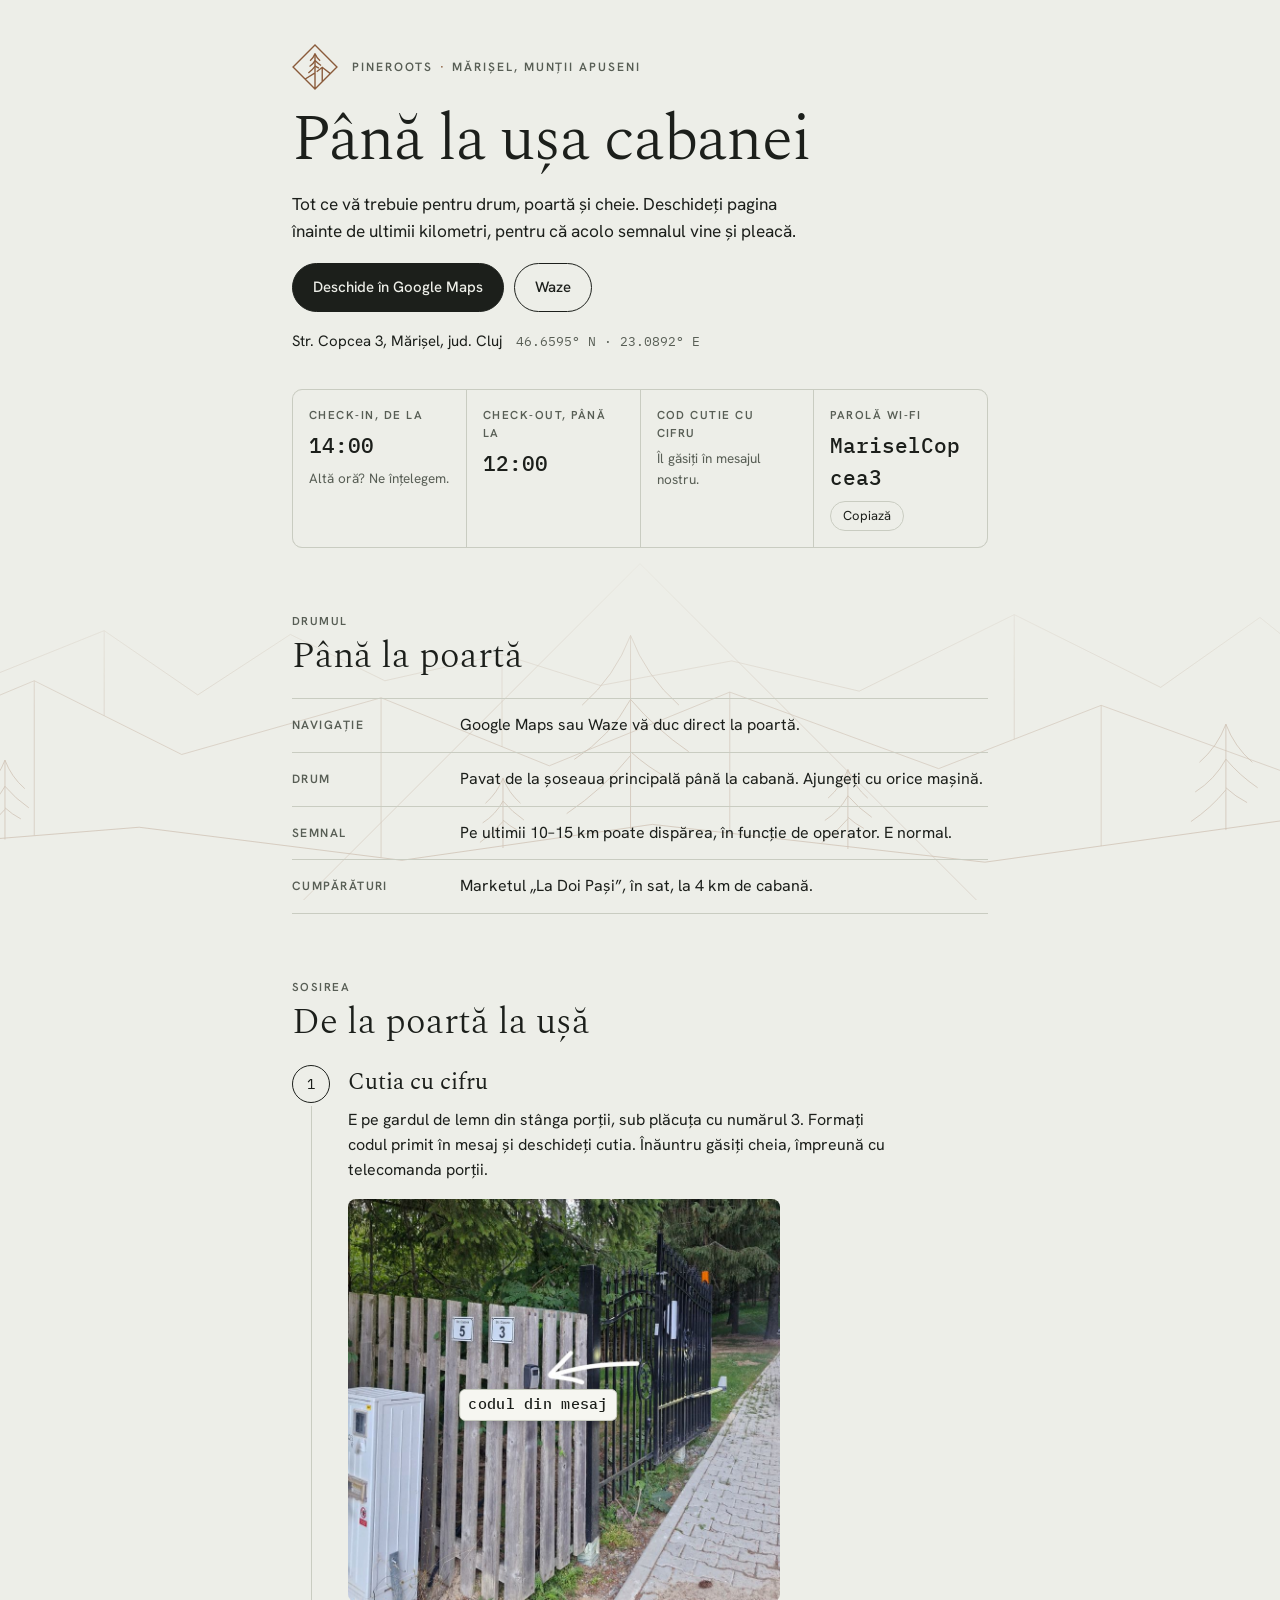
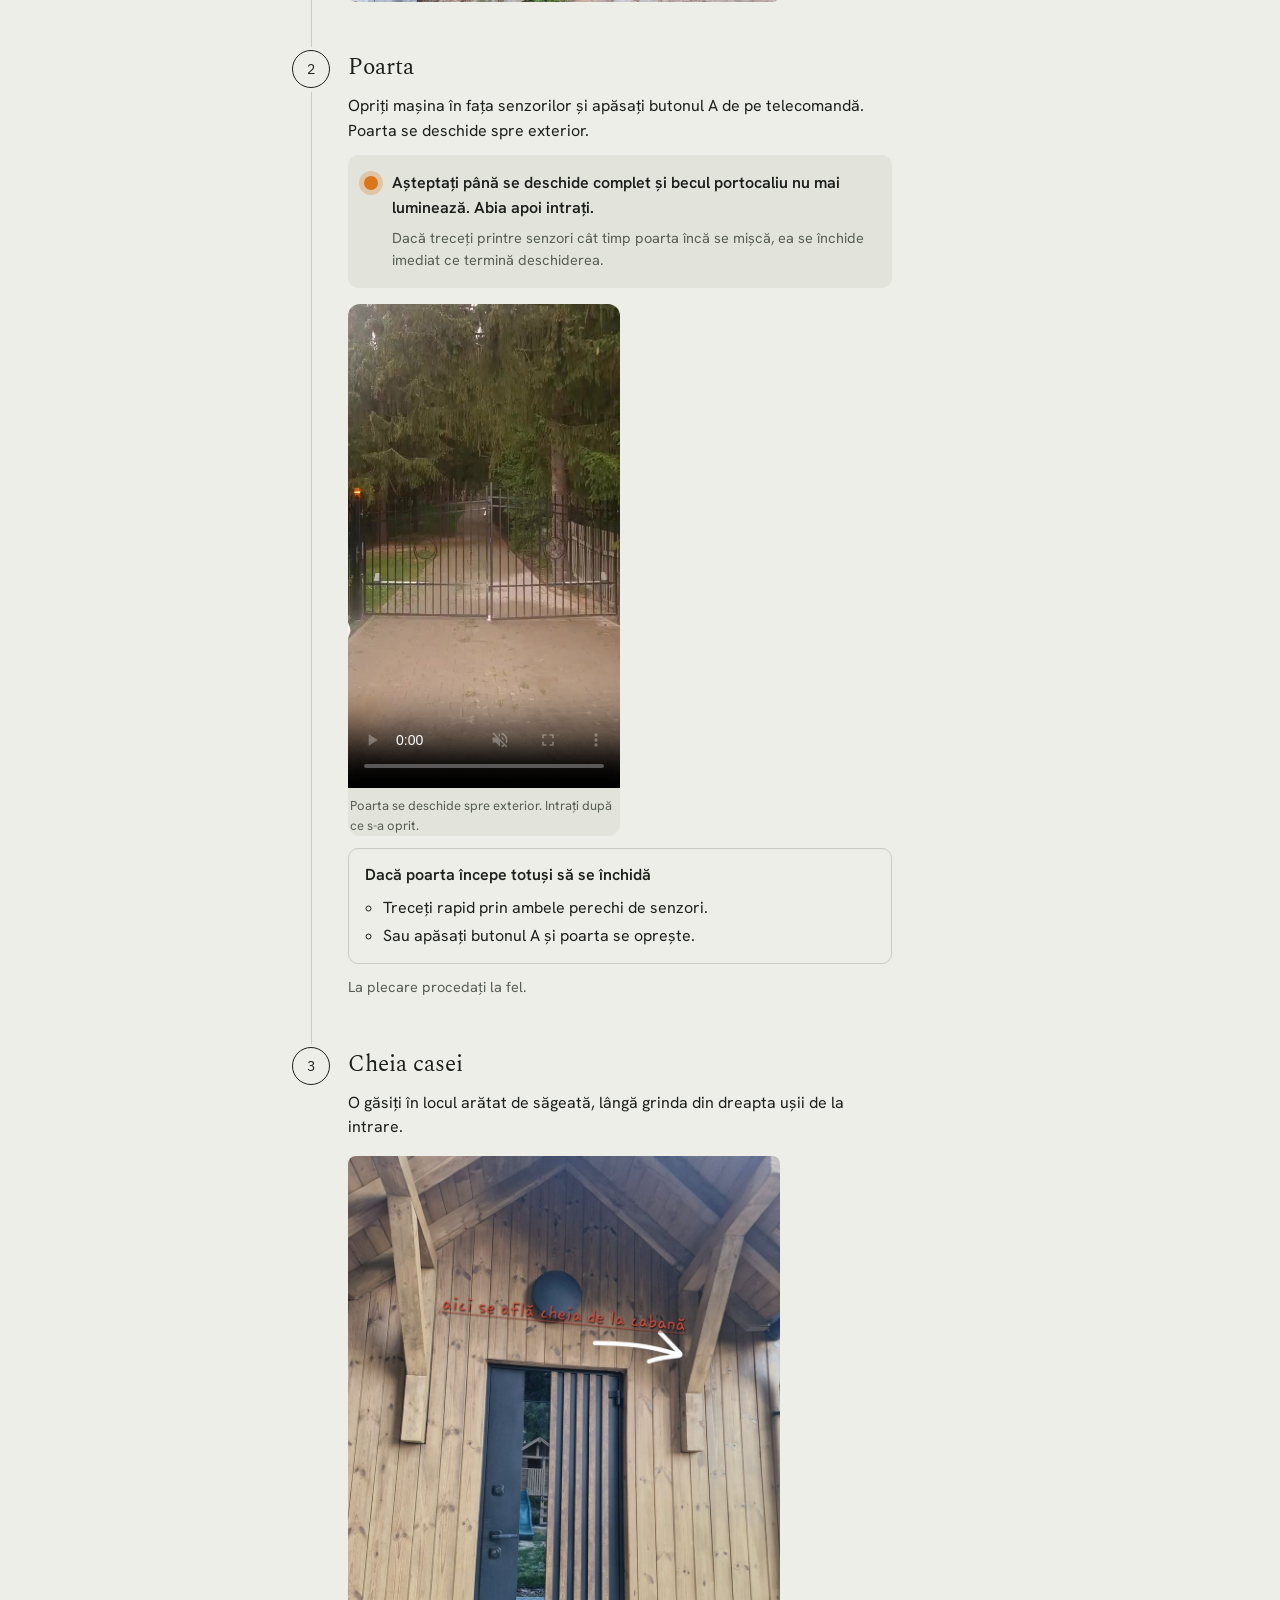
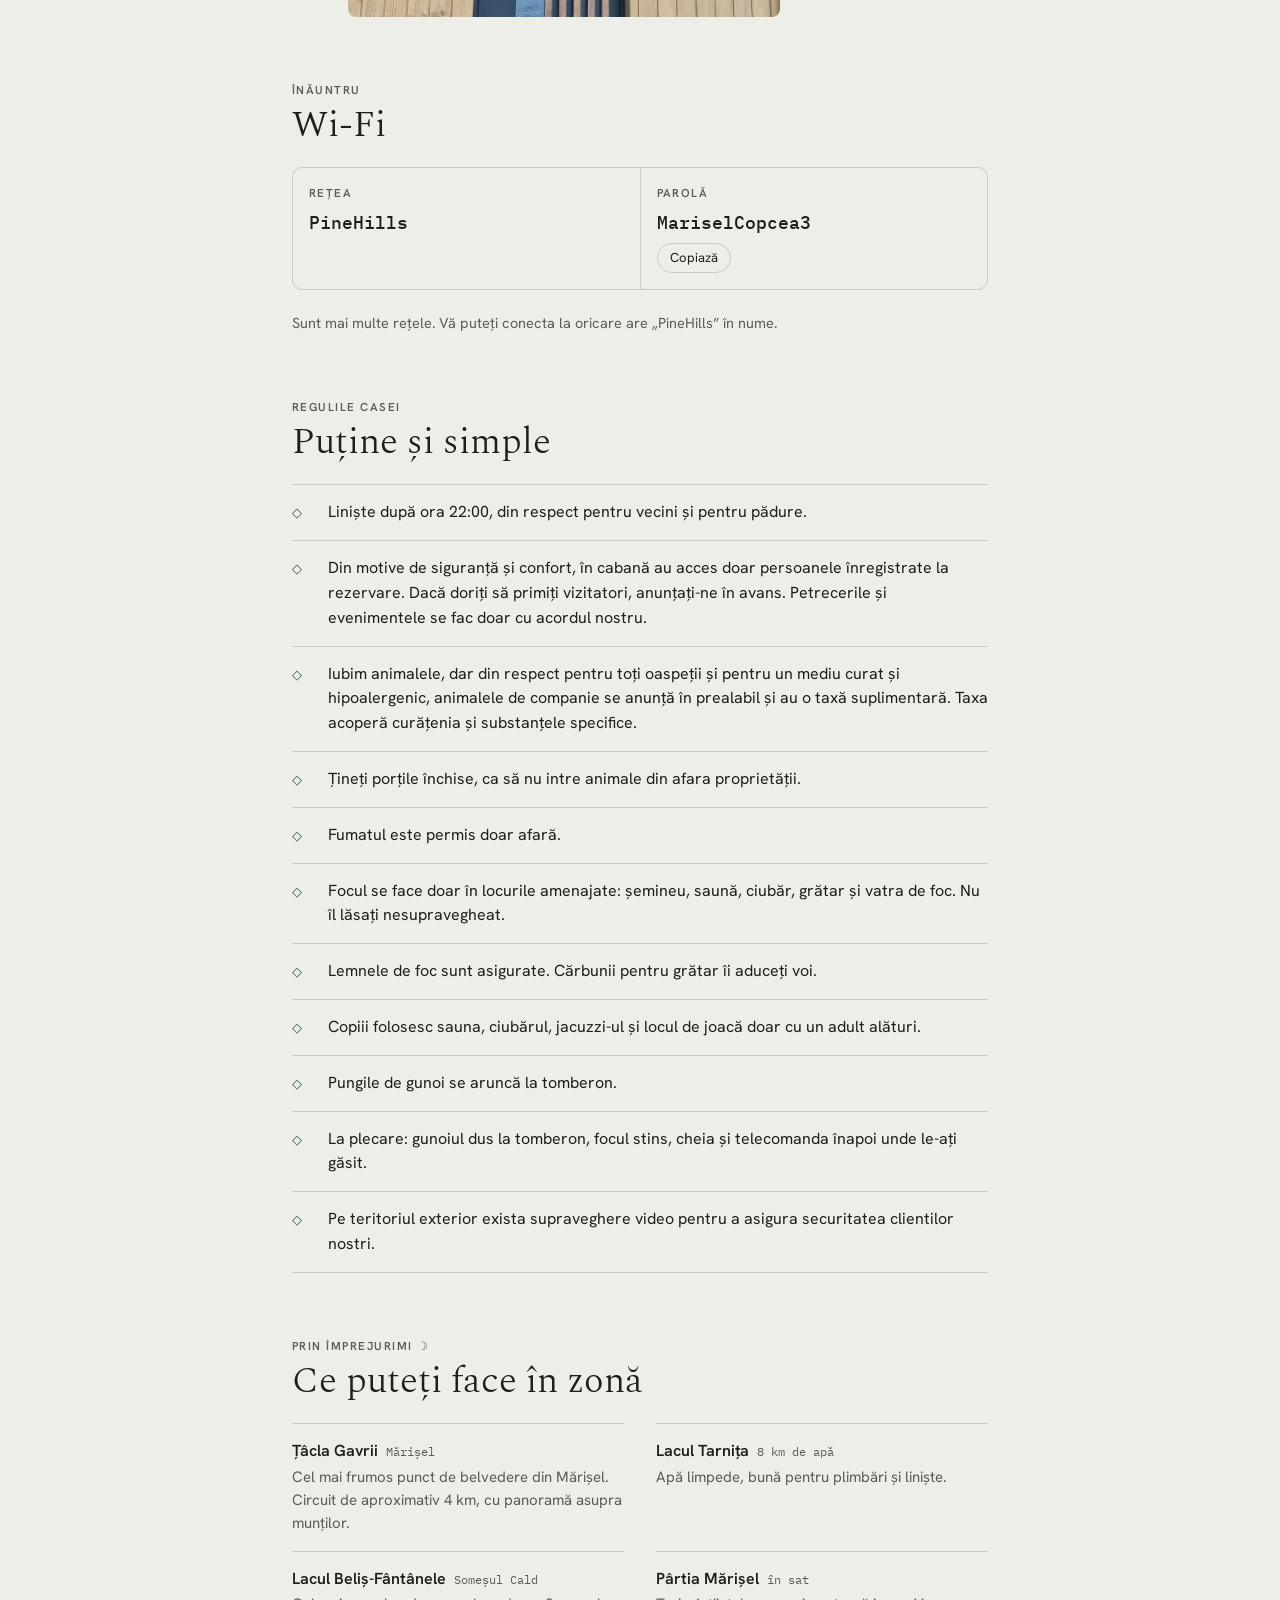
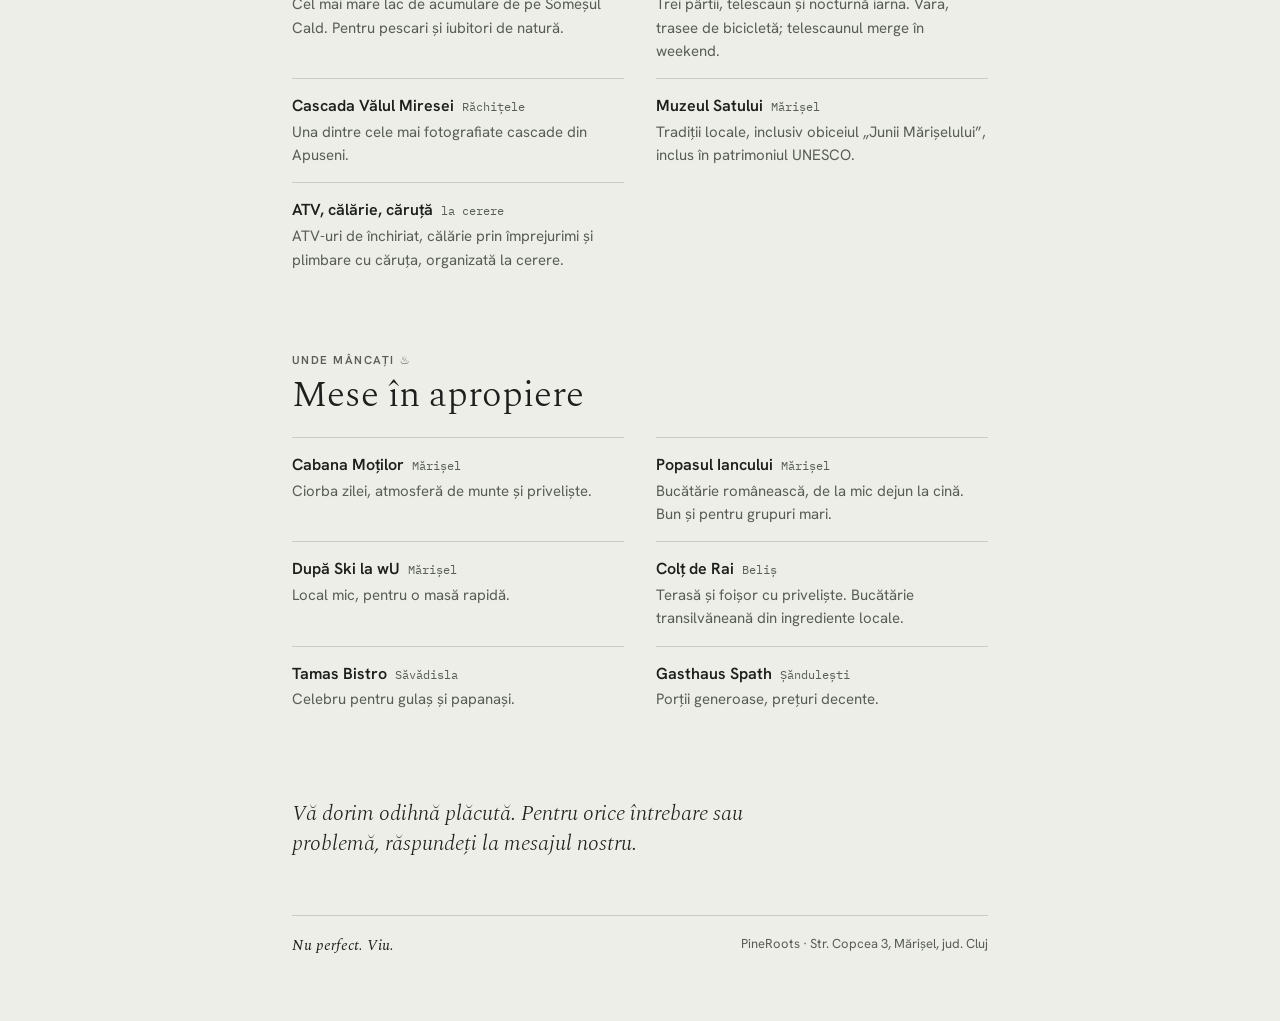
==== commit 0ebc4f6b: "Fundal mai discret: linii mai fine, mai puțini brazi" ====
--- a/index.html
+++ b/index.html
@@ -25,7 +25,7 @@
 /* Layout: one quiet column that walks the guest from the road to the door; a thin path line ties the three arrival steps together. */
 :root{
   --paper:#EDEEE8; --panel:#E2E4DC; --ink:#1C1F1B; --muted:#585E55; --line:#C9CCC1;
-  --pine:#355640; --bronze:#8A5B3B; --land-o:.52; --lamp:#D9761A; --lamp-glow:rgba(217,118,26,.28); --chip:#F6F6F1;
+  --pine:#355640; --bronze:#8A5B3B; --land-o:.3; --lamp:#D9761A; --lamp-glow:rgba(217,118,26,.28); --chip:#F6F6F1;
   --f-display:"Spectral","Iowan Old Style",Georgia,serif;
   --f-body:"Hanken Grotesk","Segoe UI",system-ui,-apple-system,sans-serif;
   --f-mono:"IBM Plex Mono",ui-monospace,"SF Mono",Menlo,Consolas,monospace;
@@ -34,7 +34,7 @@
 @media (prefers-color-scheme: dark){
   :root{
     --paper:#121512; --panel:#1B1F1B; --ink:#E5E5DD; --muted:#A0A79B; --line:#30352F;
-    --pine:#9CBDA2; --bronze:#C99C78; --land-o:.46; --lamp:#F09A45; --lamp-glow:rgba(240,154,69,.26); --chip:#1E231E; color-scheme:dark;
+    --pine:#9CBDA2; --bronze:#C99C78; --land-o:.26; --lamp:#F09A45; --lamp-glow:rgba(240,154,69,.26); --chip:#1E231E; color-scheme:dark;
   }
 }
 *,*::before,*::after{box-sizing:border-box}
@@ -156,7 +156,7 @@
 </style>
 </head>
 <body>
-<div class="land" aria-hidden="true"><svg viewBox="0 0 1600 400" preserveAspectRatio="xMidYMax slice" focusable="false"><g fill="none" stroke="currentColor" stroke-linecap="butt"><path d="M800,44 L1156,400 M800,44 L444,400" stroke-width="1.2" stroke-opacity="0.6" stroke-linejoin="miter" vector-effect="non-scaling-stroke"/><path d="M-40,103 L101,168 L233,115 L332,183 L430,119 L530,168 L654,140 L758,173 L897,147 L1032,179 L1196,98 L1351,175 L1456,101 L1572,194 L1640,185 M233,115 V205 M654,140 V238 M1196,98 V230" stroke-width="1" stroke-opacity="0.45" stroke-linejoin="miter" vector-effect="non-scaling-stroke"/><path d="M-40,251 L159,168 L315,246 L526,186 L704,258 L895,180 L1116,261 L1288,194 L1486,266 L1640,249 M159,168 V332 M526,186 V355 M895,180 V329 M1288,194 V343" stroke-width="1.2" stroke-opacity="0.7" stroke-linejoin="miter" vector-effect="non-scaling-stroke"/><path d="M-40,348 L270,323 L548,358 L813,320 L1165,360 L1530,309 L1640,361" stroke-width="1.3" stroke-opacity="0.9" stroke-linejoin="miter" vector-effect="non-scaling-stroke"/><path d="M70,223 V341 M70,223 Q60.6,247.9 40.5,265.5 M70,223 Q79.4,247.9 99.5,265.5 M70,261.9 Q57.6,284.7 35.8,298.5 M70,261.9 Q85.5,280.3 105.4,293.8 M70,296.2 Q53.1,316.7 31.1,331.6 M70,293.8 Q80.7,303.7 93.6,310.3 M128,252 V336 M128,252 Q121.3,269.8 107.0,282.2 M128,252 Q134.7,269.8 149.0,282.2 M128,279.7 Q119.2,295.9 103.6,305.8 M128,279.7 Q139.1,292.8 153.2,302.4 M128,304.1 Q116.0,318.7 100.3,329.3 M128,302.4 Q135.6,309.4 144.8,314.2 M176,273 V333 M176,273 Q171.2,285.7 161.0,294.6 M176,273 Q180.8,285.7 191.0,294.6 M176,292.8 Q169.7,304.4 158.6,311.4 M176,292.8 Q183.9,302.1 194.0,309.0 M176,310.2 Q167.4,320.7 156.2,328.2 M176,309.0 Q181.4,314.0 188.0,317.4 M1360,265 V335 M1360,265 Q1354.4,279.8 1342.5,290.2 M1360,265 Q1365.6,279.8 1377.5,290.2 M1360,288.1 Q1352.7,301.6 1339.7,309.8 M1360,288.1 Q1369.2,299.0 1381.0,307.0 M1360,308.4 Q1350.0,320.6 1336.9,329.4 M1360,307.0 Q1366.3,312.8 1374.0,316.8 M1420,214 V326 M1420,214 Q1411.1,237.7 1392.0,254.3 M1420,214 Q1428.9,237.7 1448.0,254.3 M1420,251.0 Q1408.3,272.5 1387.5,285.7 M1420,251.0 Q1434.7,268.4 1453.6,281.2 M1420,283.4 Q1404.0,303.0 1383.0,317.0 M1420,281.2 Q1430.1,290.6 1442.4,296.9 M1488,225 V317 M1488,225 Q1480.7,244.4 1465.0,258.1 M1488,225 Q1495.3,244.4 1511.0,258.1 M1488,255.4 Q1478.4,273.1 1461.3,283.9 M1488,255.4 Q1500.1,269.7 1515.6,280.2 M1488,282.0 Q1474.9,298.1 1457.6,309.6 M1488,280.2 Q1496.3,287.9 1506.4,293.1 M1546,261 V319 M1546,261 Q1541.4,273.3 1531.5,281.9 M1546,261 Q1550.6,273.3 1560.5,281.9 M1546,280.1 Q1539.9,291.3 1529.2,298.1 M1546,280.1 Q1553.6,289.2 1563.4,295.8 M1546,297.0 Q1537.7,307.1 1526.9,314.4 M1546,295.8 Q1551.3,300.6 1557.6,303.9 M600,301 V353 M600,301 Q595.8,312.0 587.0,319.7 M600,301 Q604.2,312.0 613.0,319.7 M600,318.2 Q594.5,328.2 584.9,334.3 M600,318.2 Q606.8,326.2 615.6,332.2 M600,333.2 Q592.6,342.3 582.8,348.8 M600,332.2 Q604.7,336.5 610.4,339.5 M655,271 V345 M655,271 Q649.1,286.6 636.5,297.6 M655,271 Q660.9,286.6 673.5,297.6 M655,295.4 Q647.2,309.7 633.5,318.4 M655,295.4 Q664.7,306.9 677.2,315.4 M655,316.9 Q644.4,329.8 630.6,339.1 M655,315.4 Q661.7,321.6 669.8,325.8 M790,120 V325 M790,120 Q773.6,163.3 738.8,193.8 M790,120 Q806.4,163.3 841.2,193.8 M790,187.7 Q768.5,227.1 730.5,251.2 M790,187.7 Q817.0,219.5 851.5,243.0 M790,247.1 Q760.7,282.9 722.4,308.6 M790,243.0 Q808.6,260.1 831.0,271.7 M968,282 V340 M968,282 Q963.4,294.3 953.5,302.9 M968,282 Q972.6,294.3 982.5,302.9 M968,301.1 Q961.9,312.3 951.2,319.1 M968,301.1 Q975.6,310.2 985.4,316.8 M968,318.0 Q959.7,328.1 948.9,335.4 M968,316.8 Q973.3,321.6 979.6,324.9 M1020,262 V346 M1020,262 Q1013.3,279.8 999.0,292.2 M1020,262 Q1026.7,279.8 1041.0,292.2 M1020,289.7 Q1011.2,305.9 995.6,315.8 M1020,289.7 Q1031.1,302.8 1045.2,312.4 M1020,314.1 Q1008.0,328.7 992.3,339.3 M1020,312.4 Q1027.6,319.4 1036.8,324.2" stroke-width="1.3" stroke-opacity="0.95" stroke-linejoin="round" vector-effect="non-scaling-stroke"/></g></svg></div>
+<div class="land" aria-hidden="true"><svg viewBox="0 0 1600 400" preserveAspectRatio="xMidYMax slice" focusable="false"><g fill="none" stroke="currentColor" stroke-linecap="butt"><path d="M800,44 L1156,400 M800,44 L444,400" stroke-width="1" stroke-opacity="0.5" stroke-linejoin="miter" vector-effect="non-scaling-stroke"/><path d="M-40,103 L101,168 L233,115 L332,183 L430,119 L530,168 L654,140 L758,173 L897,147 L1032,179 L1196,98 L1351,175 L1456,101 L1572,194 L1640,185 M233,115 V205 M654,140 V238 M1196,98 V230" stroke-width="1" stroke-opacity="0.45" stroke-linejoin="miter" vector-effect="non-scaling-stroke"/><path d="M-40,251 L159,168 L315,246 L526,186 L704,258 L895,180 L1116,261 L1288,194 L1486,266 L1640,249 M159,168 V332 M526,186 V355 M895,180 V329 M1288,194 V343" stroke-width="1" stroke-opacity="0.6" stroke-linejoin="miter" vector-effect="non-scaling-stroke"/><path d="M-40,348 L270,323 L548,358 L813,320 L1165,360 L1530,309 L1640,361" stroke-width="1" stroke-opacity="0.75" stroke-linejoin="miter" vector-effect="non-scaling-stroke"/><path d="M128,252 V336 M128,252 Q121.3,269.8 107.0,282.2 M128,252 Q134.7,269.8 149.0,282.2 M128,279.7 Q119.2,295.9 103.6,305.8 M128,279.7 Q139.1,292.8 153.2,302.4 M128,304.1 Q116.0,318.7 100.3,329.3 M128,302.4 Q135.6,309.4 144.8,314.2 M1420,214 V326 M1420,214 Q1411.1,237.7 1392.0,254.3 M1420,214 Q1428.9,237.7 1448.0,254.3 M1420,251.0 Q1408.3,272.5 1387.5,285.7 M1420,251.0 Q1434.7,268.4 1453.6,281.2 M1420,283.4 Q1404.0,303.0 1383.0,317.0 M1420,281.2 Q1430.1,290.6 1442.4,296.9 M655,271 V345 M655,271 Q649.1,286.6 636.5,297.6 M655,271 Q660.9,286.6 673.5,297.6 M655,295.4 Q647.2,309.7 633.5,318.4 M655,295.4 Q664.7,306.9 677.2,315.4 M655,316.9 Q644.4,329.8 630.6,339.1 M655,315.4 Q661.7,321.6 669.8,325.8 M790,120 V325 M790,120 Q773.6,163.3 738.8,193.8 M790,120 Q806.4,163.3 841.2,193.8 M790,187.7 Q768.5,227.1 730.5,251.2 M790,187.7 Q817.0,219.5 851.5,243.0 M790,247.1 Q760.7,282.9 722.4,308.6 M790,243.0 Q808.6,260.1 831.0,271.7 M1020,262 V346 M1020,262 Q1013.3,279.8 999.0,292.2 M1020,262 Q1026.7,279.8 1041.0,292.2 M1020,289.7 Q1011.2,305.9 995.6,315.8 M1020,289.7 Q1031.1,302.8 1045.2,312.4 M1020,314.1 Q1008.0,328.7 992.3,339.3 M1020,312.4 Q1027.6,319.4 1036.8,324.2" stroke-width="1" stroke-opacity="0.75" stroke-linejoin="round" vector-effect="non-scaling-stroke"/></g></svg></div>
 <div class="wrap">
   <main id="app"><div class="state">Se încarcă…</div></main>
   <noscript><p>Pentru această pagină e nevoie de JavaScript activat.</p></noscript>
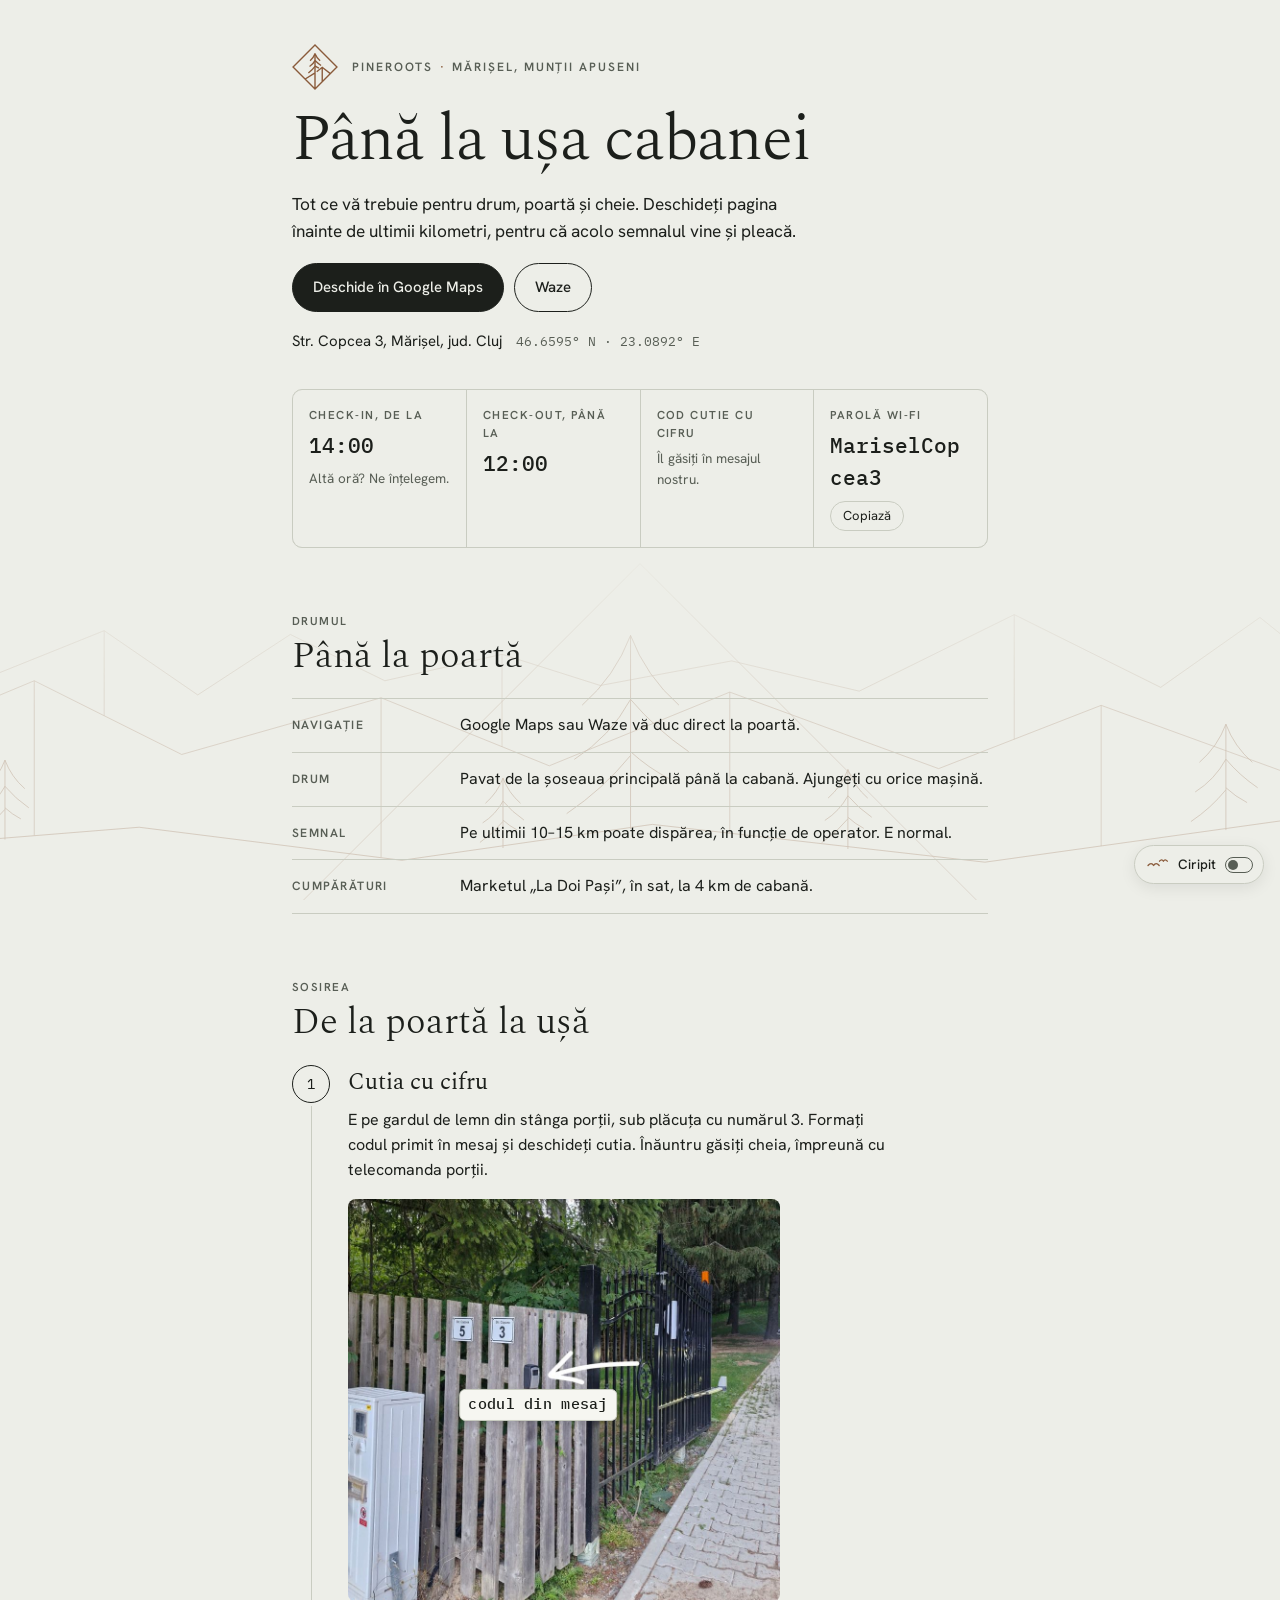
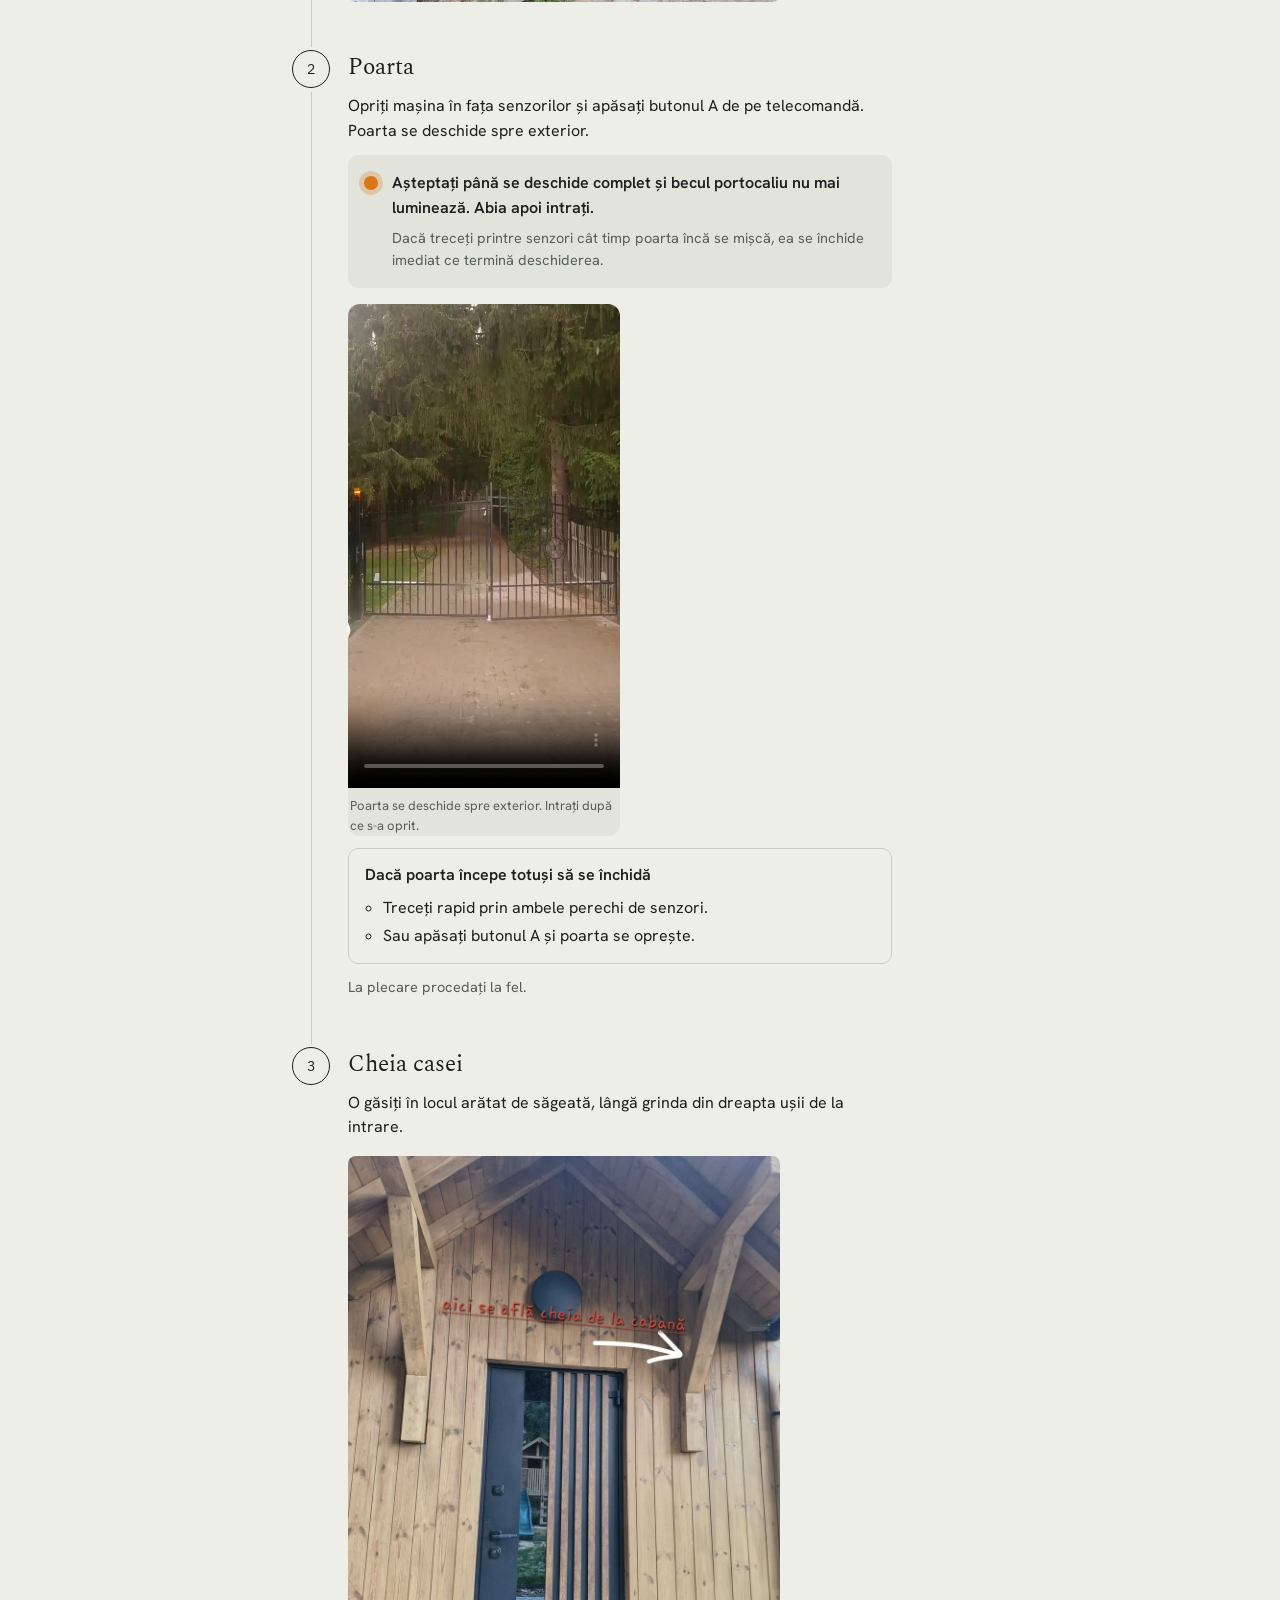
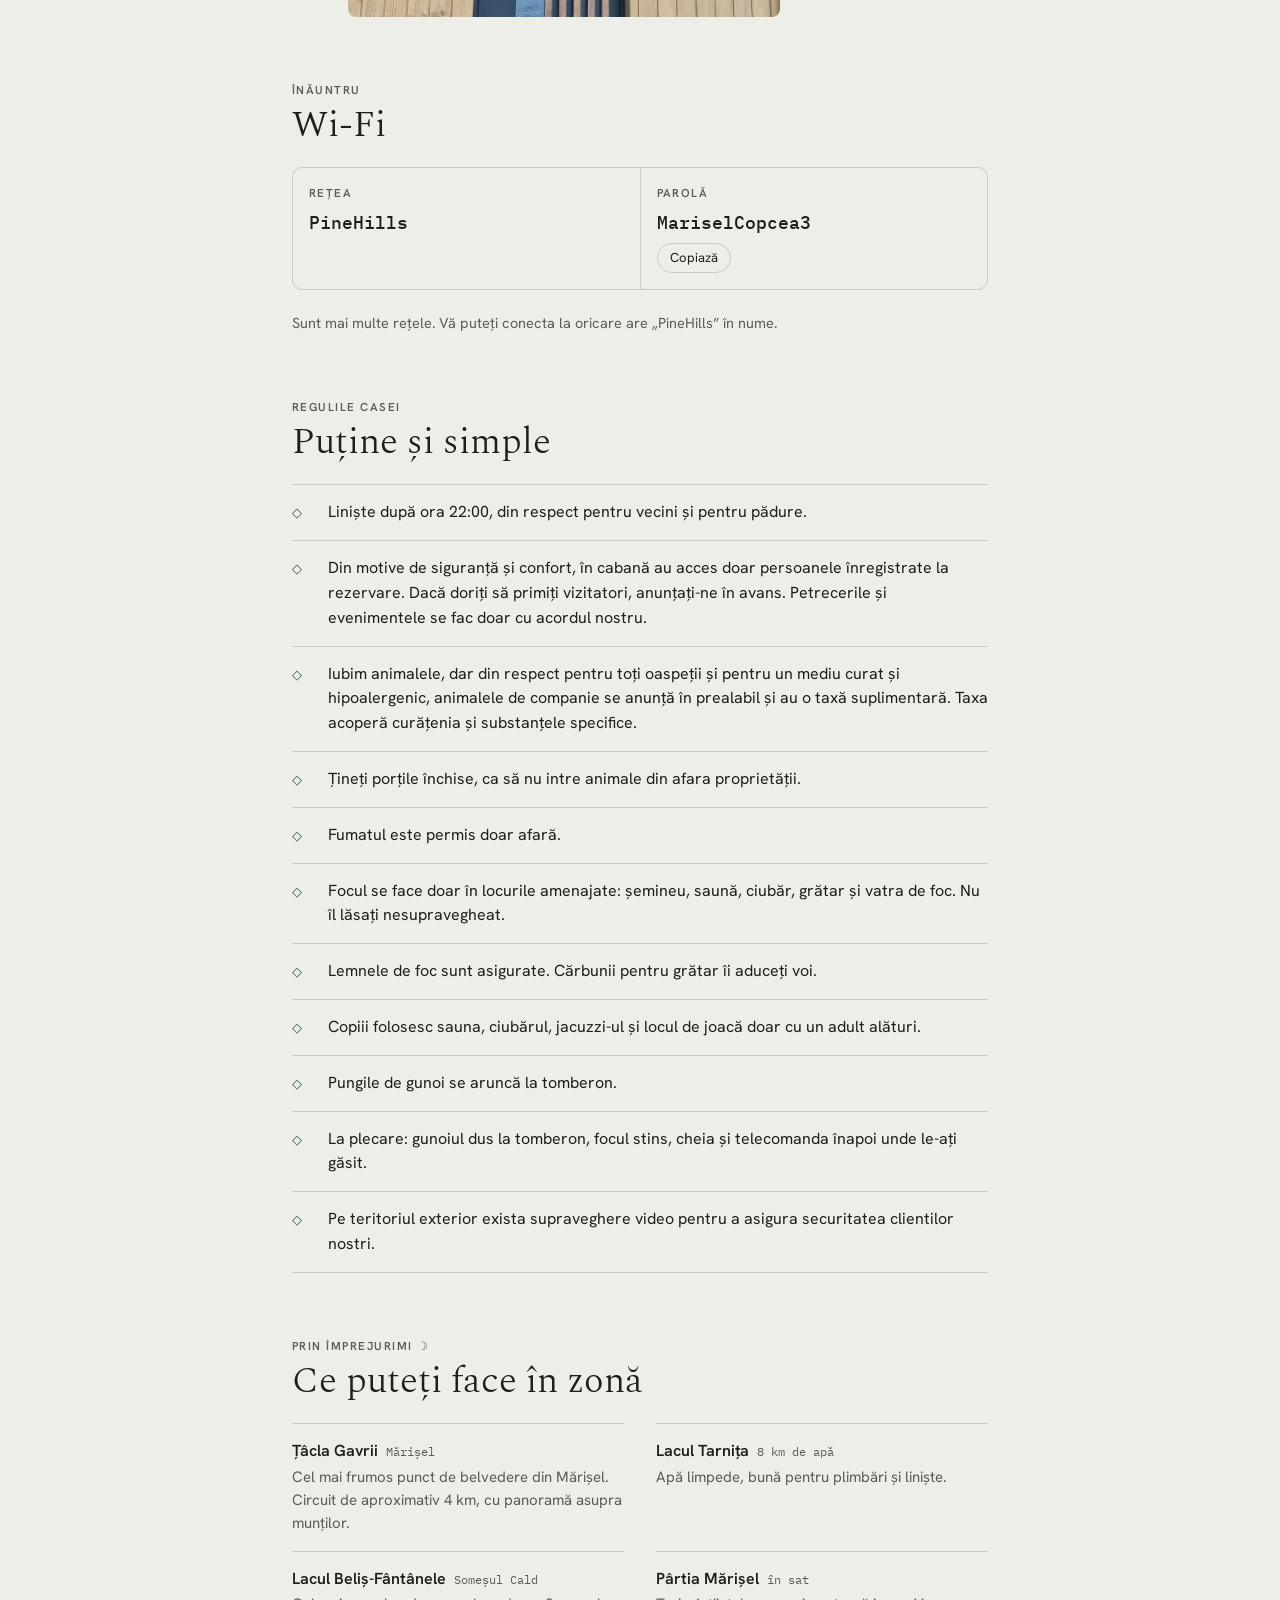
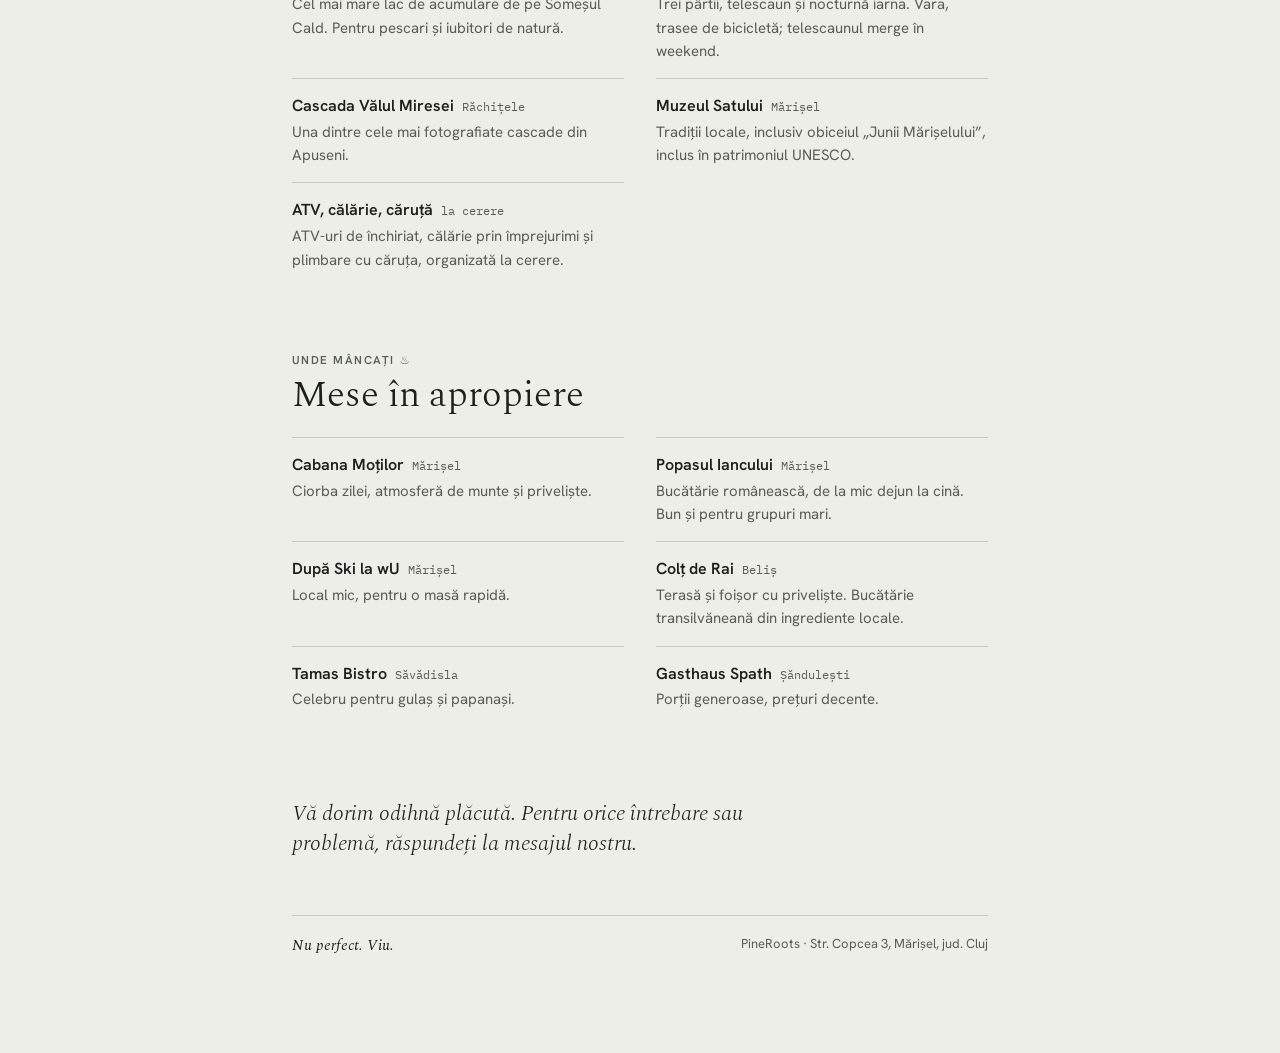
==== commit fe1fef12: "Ciripit de păsări în fundal, cu buton de oprire" ====
--- a/index.html
+++ b/index.html
@@ -50,7 +50,7 @@
 .land{position:fixed;left:0;right:0;bottom:0;height:clamp(260px,42vh,460px);z-index:0;pointer-events:none;color:var(--bronze);opacity:var(--land-o);-webkit-mask-image:linear-gradient(to top,#000 50%,transparent);mask-image:linear-gradient(to top,#000 50%,transparent)}
 .land svg{display:block;width:100%;height:100%}
 .wrap{position:relative;z-index:1}
-.wrap{max-width:46rem;margin-inline:auto;padding-inline:20px;padding-block:44px 64px}
+.wrap{max-width:46rem;margin-inline:auto;padding-inline:20px;padding-block:44px 96px}
 .lbl{display:block;font-size:11.5px;font-weight:600;letter-spacing:.13em;text-transform:uppercase;color:var(--muted)}
 
 /* hero */
@@ -150,9 +150,17 @@
 footer .motto{font-family:var(--f-display);font-style:italic;font-size:15px;color:var(--ink)}
 
 .state{min-height:50vh;display:grid;place-content:center;gap:12px;text-align:center;color:var(--muted)}
-.toast{position:fixed;left:50%;transform:translateX(-50%);bottom:calc(20px + env(safe-area-inset-bottom,0px));z-index:30;max-width:calc(100% - 32px);padding:11px 16px;border-radius:10px;background:var(--ink);color:var(--paper);font-size:14px;box-shadow:0 8px 24px rgba(0,0,0,.2)}
-
-@media (prefers-reduced-motion: reduce){.lamp{animation:none}}
+.toast{position:fixed;left:50%;transform:translateX(-50%);bottom:calc(76px + env(safe-area-inset-bottom,0px));z-index:30;max-width:calc(100% - 32px);padding:11px 16px;border-radius:10px;background:var(--ink);color:var(--paper);font-size:14px;box-shadow:0 8px 24px rgba(0,0,0,.2)}
+
+/* bird-song toggle */
+.birds{position:fixed;right:16px;bottom:calc(16px + env(safe-area-inset-bottom,0px));z-index:20;display:inline-flex;align-items:center;gap:9px;padding:8px 10px 8px 12px;border:1px solid var(--line);border-radius:999px;background:var(--paper);color:var(--ink);font-size:13.5px;font-weight:500;cursor:pointer;box-shadow:0 4px 16px rgba(0,0,0,.08)}
+.birds:hover{border-color:var(--muted)}
+.birds .ico{width:22px;height:14px;color:var(--bronze);flex:none}
+.birds .sw{position:relative;width:28px;height:16px;border-radius:999px;border:1px solid var(--muted);flex:none;transition:background-color .2s,border-color .2s}
+.birds .sw::after{content:"";position:absolute;top:2px;left:2px;width:10px;height:10px;border-radius:50%;background:var(--muted);transition:transform .2s,background-color .2s}
+.birds[aria-pressed="true"] .sw{background:var(--bronze);border-color:var(--bronze)}
+.birds[aria-pressed="true"] .sw::after{transform:translateX(12px);background:var(--paper)}
+@media (prefers-reduced-motion: reduce){.lamp{animation:none}.birds .sw,.birds .sw::after{transition:none}}
 </style>
 </head>
 <body>
@@ -162,6 +170,7 @@
   <noscript><p>Pentru această pagină e nevoie de JavaScript activat.</p></noscript>
 </div>
 <div id="toast" class="toast" role="status" aria-live="polite" hidden></div>
+<button type="button" id="birds" class="birds" aria-pressed="false" aria-label="Pornește ciripitul păsărilor" hidden><svg class="ico" viewBox="0 0 22 14" aria-hidden="true"><path d="M1 7.5c2-2.6 4.2-2.6 5.6 0 1.4-2.6 3.6-2.6 5.6 0M12.5 3.2c1.4-1.8 2.9-1.8 3.9 0 1-1.8 2.5-1.8 3.9 0" fill="none" stroke="currentColor" stroke-width="1.3" stroke-linecap="round" stroke-linejoin="round"/></svg><span>Ciripit</span><span class="sw" aria-hidden="true"></span></button>
 
 <script>
 (function(){
@@ -341,5 +350,6 @@
   }
 })();
 </script>
+<script src="ciripit.js" defer></script>
 </body>
 </html>
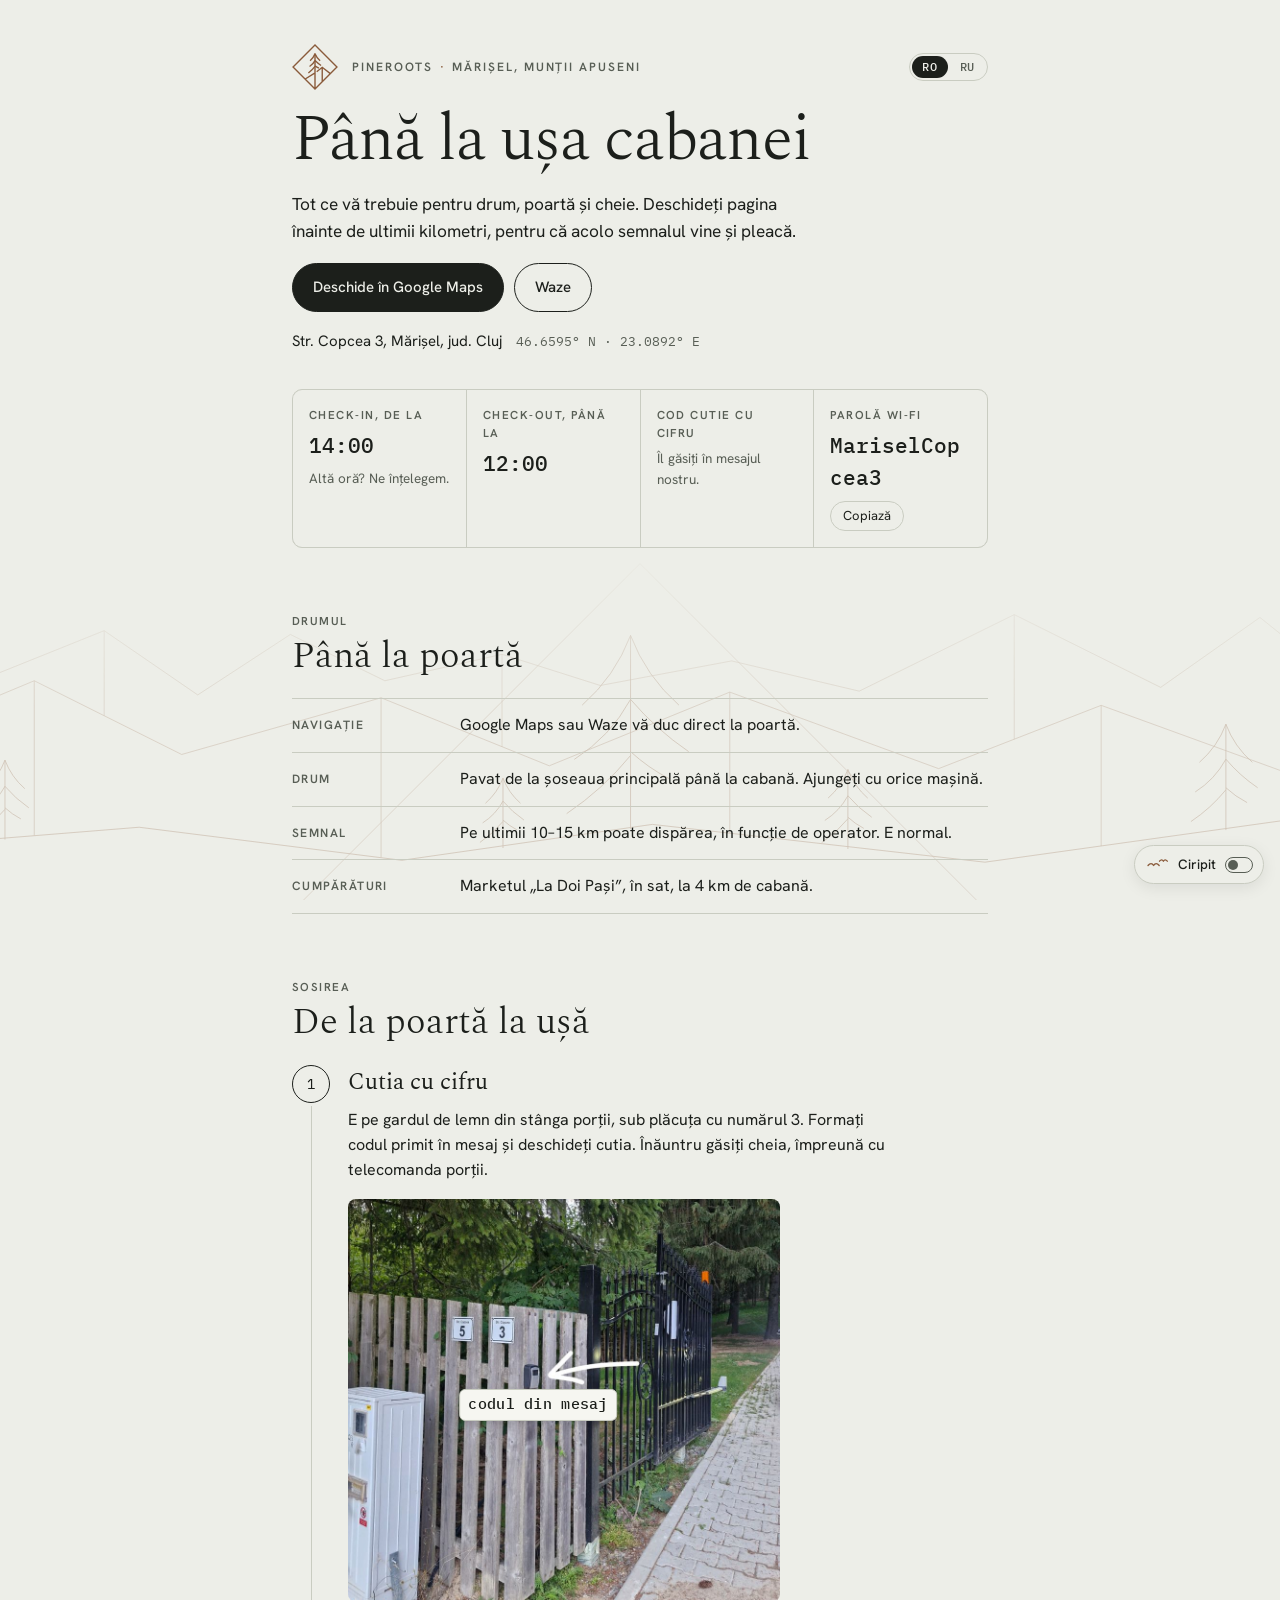
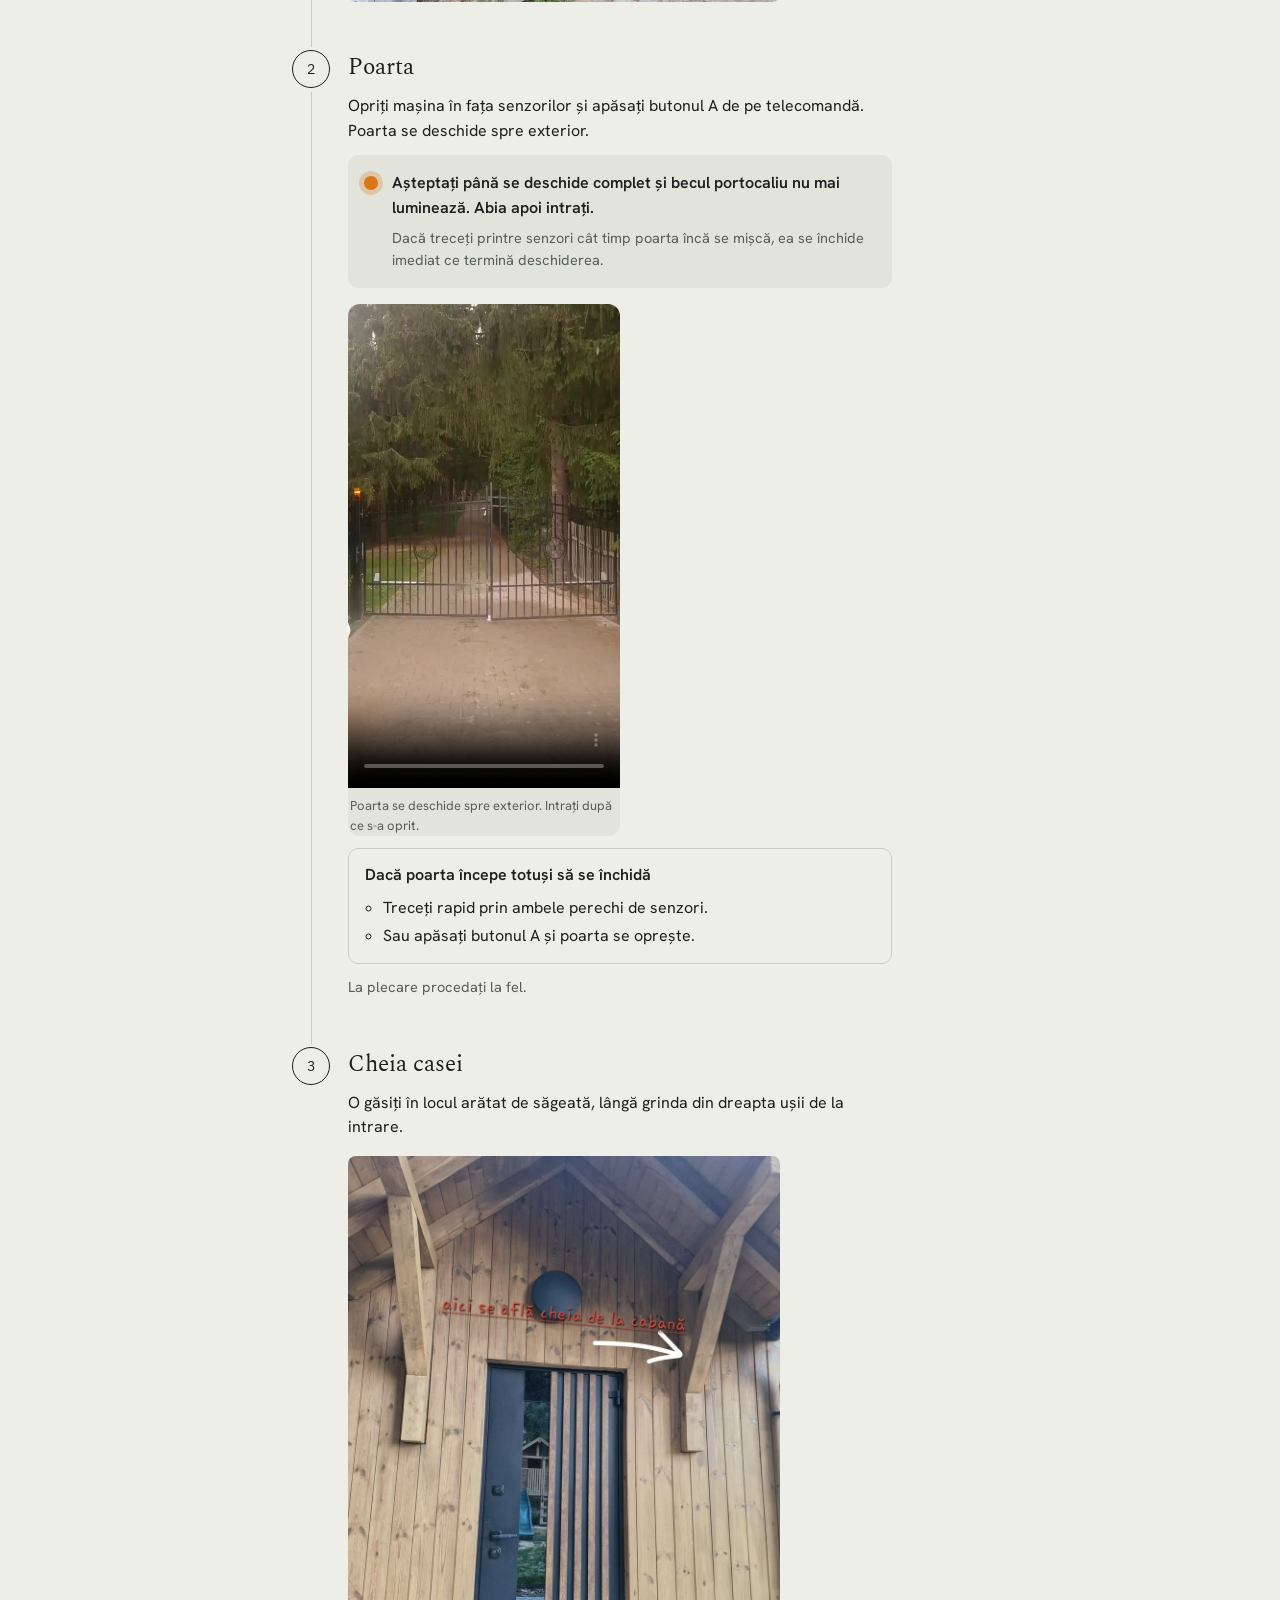
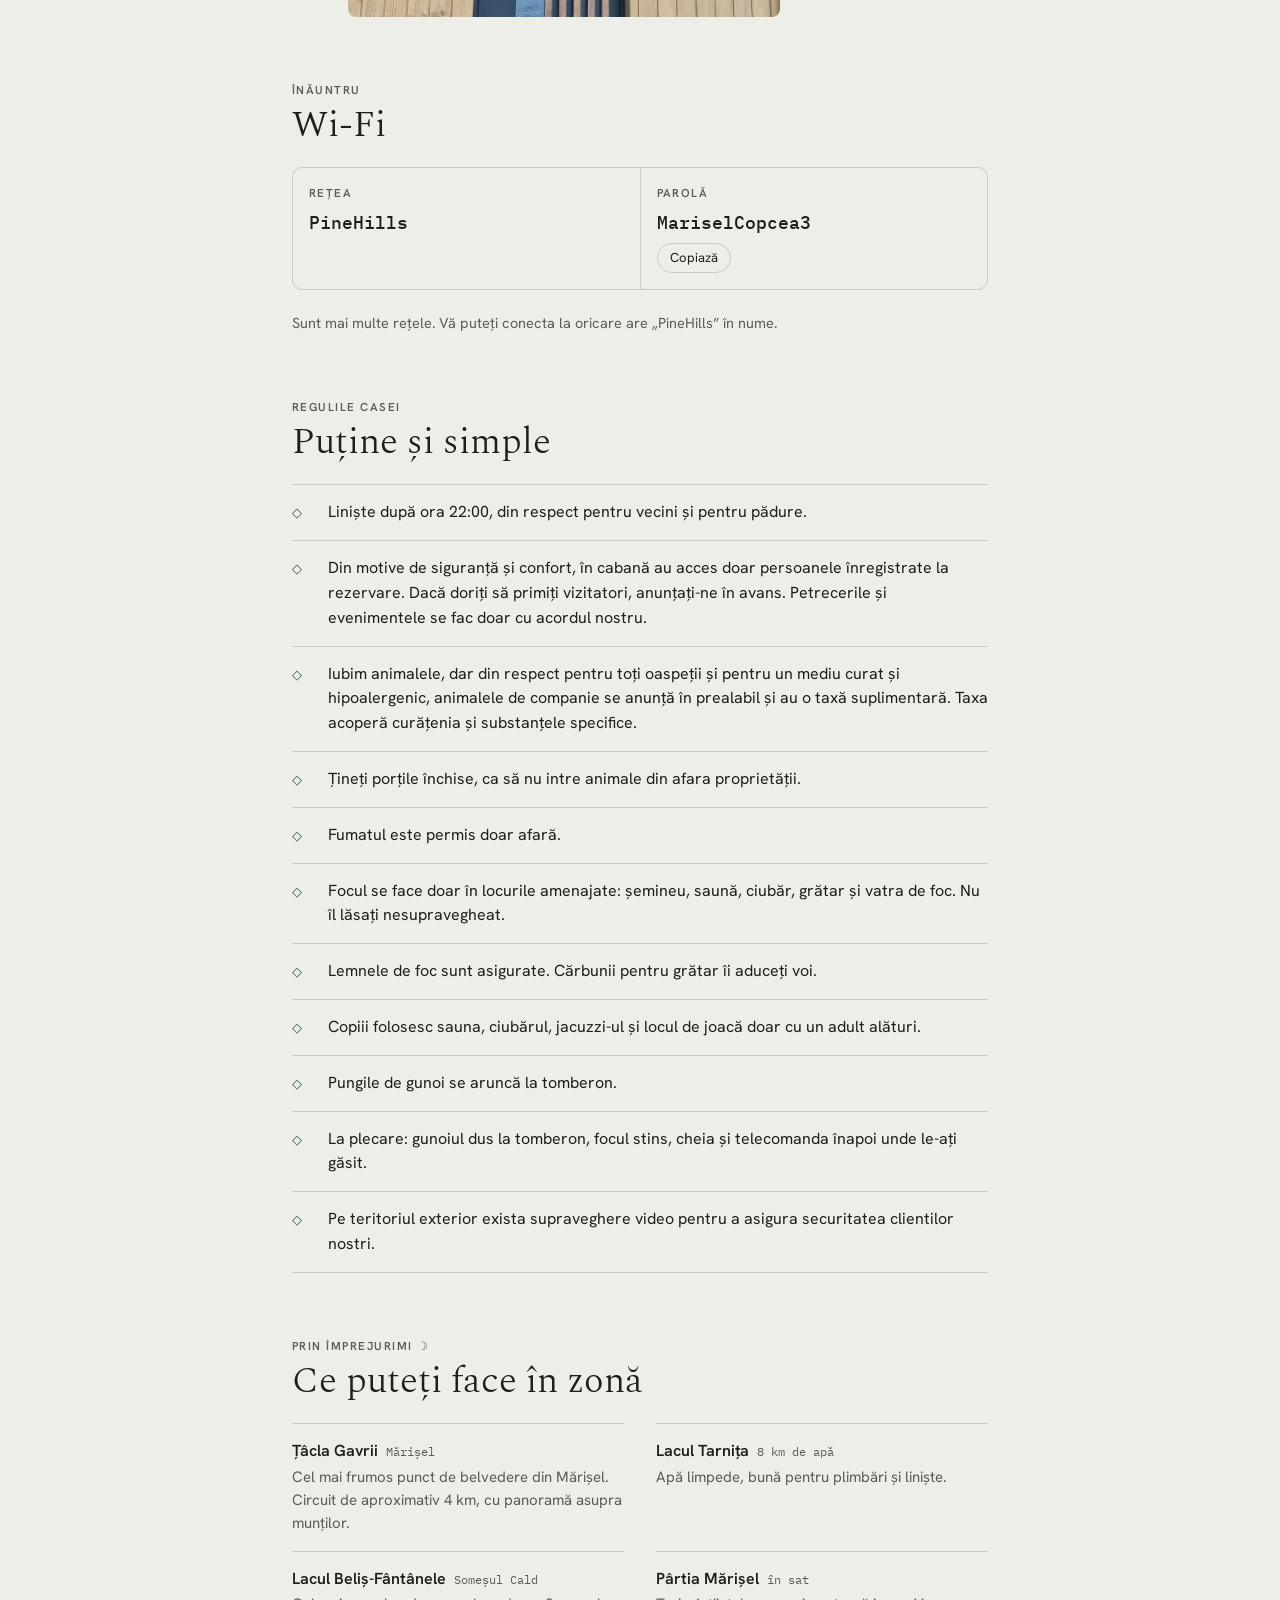
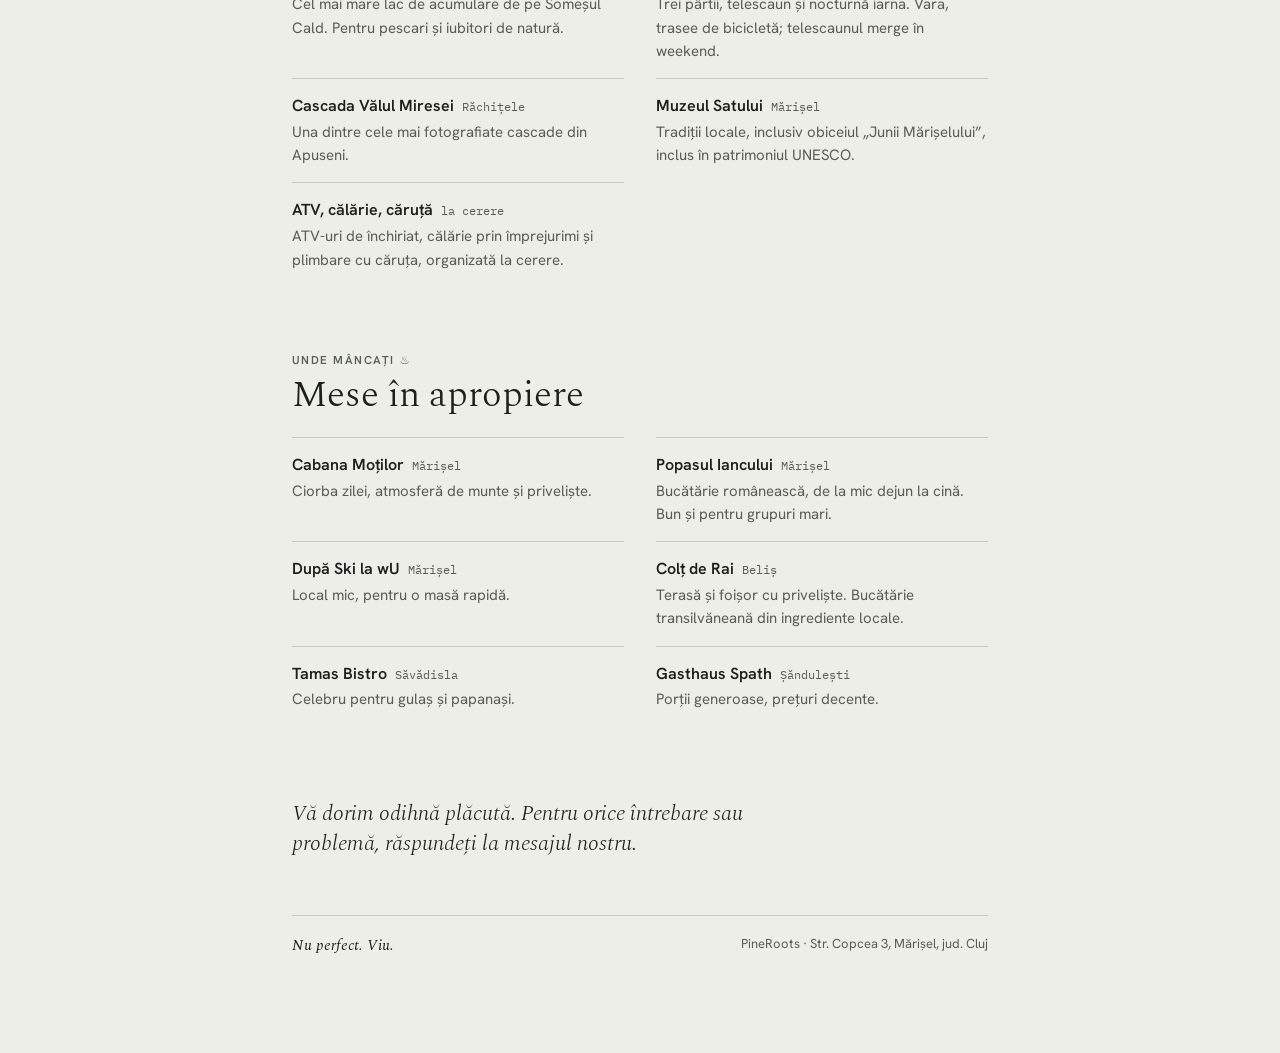
==== commit 69683ab7: "Varianta în rusă: comutator RO/RU, texte în continut/ru" ====
--- a/index.html
+++ b/index.html
@@ -59,6 +59,11 @@
 .brand{display:flex;align-items:center;gap:14px}
 .mark{width:46px;height:46px;flex:none;color:var(--bronze)}
 .eyebrow .sep{margin-inline:.55em;color:var(--bronze)}
+.brand .eyebrow{flex:1 1 auto;min-width:0}
+.langs{flex:none}
+.langs{margin-left:auto;display:flex;gap:2px;padding:2px;border:1px solid var(--line);border-radius:999px;background:var(--paper)}
+.langs button{border:0;background:transparent;padding:5px 10px;border-radius:999px;font:500 12px/1 var(--f-mono);letter-spacing:.06em;color:var(--muted);cursor:pointer}
+.langs button[aria-pressed="true"]{background:var(--ink);color:var(--paper)}
 h1{margin:0;font-family:var(--f-display);font-weight:300;font-size:clamp(2.6rem,9vw,4rem);line-height:1.02;letter-spacing:-.015em;text-wrap:balance}
 .lead{margin:0;max-width:33rem;font-size:1.08rem}
 .actions{display:flex;flex-wrap:wrap;gap:10px}
@@ -170,17 +175,68 @@
   <noscript><p>Pentru această pagină e nevoie de JavaScript activat.</p></noscript>
 </div>
 <div id="toast" class="toast" role="status" aria-live="polite" hidden></div>
-<button type="button" id="birds" class="birds" aria-pressed="false" aria-label="Pornește ciripitul păsărilor" hidden><svg class="ico" viewBox="0 0 22 14" aria-hidden="true"><path d="M1 7.5c2-2.6 4.2-2.6 5.6 0 1.4-2.6 3.6-2.6 5.6 0M12.5 3.2c1.4-1.8 2.9-1.8 3.9 0 1-1.8 2.5-1.8 3.9 0" fill="none" stroke="currentColor" stroke-width="1.3" stroke-linecap="round" stroke-linejoin="round"/></svg><span>Ciripit</span><span class="sw" aria-hidden="true"></span></button>
+<button type="button" id="birds" class="birds" aria-pressed="false" aria-label="Pornește ciripitul păsărilor" hidden><svg class="ico" viewBox="0 0 22 14" aria-hidden="true"><path d="M1 7.5c2-2.6 4.2-2.6 5.6 0 1.4-2.6 3.6-2.6 5.6 0M12.5 3.2c1.4-1.8 2.9-1.8 3.9 0 1-1.8 2.5-1.8 3.9 0" fill="none" stroke="currentColor" stroke-width="1.3" stroke-linecap="round" stroke-linejoin="round"/></svg><span class="birds-txt">Ciripit</span><span class="sw" aria-hidden="true"></span></button>
 
 <script>
 (function(){
   "use strict";
   var COORDS = "46.6595° N · 23.0892° E";
   var FILES = ["date", "sosire", "reguli", "drum", "zona", "restaurante"];
+  var LANG_KEY = "pineroots-limba";
   var app = document.getElementById("app");
   var toastEl = document.getElementById("toast");
   var reduceMotion = false;
   try { reduceMotion = window.matchMedia("(prefers-reduced-motion: reduce)").matches; } catch (e) {}
+
+  /* ---- interface words; the rest of the text comes from continut/ (romanian) and continut/ru/ (russian) ---- */
+  var STR = {
+    ro: {
+      title: "Sosire la PineRoots", region: "Mărișel, Munții Apuseni", h1: "Până la ușa cabanei",
+      maps: "Deschide în Google Maps", glance: "Pe scurt",
+      checkin: "Check-in, de la", checkout: "Check-out, până la",
+      code: "Cod cutie cu cifru", codeMsg: "Îl găsiți în mesajul nostru.", codeChip: "codul din mesaj", codeAria: "Cod",
+      wifiPass: "Parolă Wi-Fi", network: "Rețea", password: "Parolă", copy: "Copiază", copied: "Copiat",
+      selected: "Textul e selectat. Copiați-l din meniul telefonului.",
+      roadLbl: "Drumul", roadH: "Până la poartă", arrLbl: "Sosirea", arrH: "De la poartă la ușă",
+      img1: "Gardul de lemn de lângă poartă, cu cutia cu cifru sub plăcuța cu numărul 3",
+      vidAria: "Poarta deschizându-se spre exterior", vidCap: "Poarta se deschide spre exterior. Intrați după ce s-a oprit.",
+      img3: "Intrarea în cabană; o săgeată arată locul cheii, la grinda din dreapta ușii",
+      insideLbl: "Înăuntru", rulesLbl: "Regulile casei", rulesH: "Puține și simple",
+      zoneLbl: "Prin împrejurimi ☽︎", zoneH: "Ce puteți face în zonă",
+      foodLbl: "Unde mâncați ♨︎", foodH: "Mese în apropiere",
+      phone: "Telefon gazdă", call: "Sună", motto: "Nu perfect. Viu.",
+      loading: "Se încarcă…", failed: "Pagina nu s-a putut încărca. Verificați conexiunea și reîncărcați.", reload: "Reîncarcă",
+      langs: "Limba paginii"
+    },
+    ru: {
+      title: "Прибытие в PineRoots", region: "Мэришел, Апусенские горы", h1: "До самой двери домика",
+      maps: "Открыть в Google Maps", glance: "Коротко",
+      checkin: "Заезд с", checkout: "Выезд до",
+      code: "Код ключницы", codeMsg: "Он в нашем сообщении.", codeChip: "код из сообщения", codeAria: "Код",
+      wifiPass: "Пароль Wi-Fi", network: "Сеть", password: "Пароль", copy: "Копировать", copied: "Скопировано",
+      selected: "Текст выделен. Скопируйте его через меню телефона.",
+      roadLbl: "Дорога", roadH: "До ворот", arrLbl: "Прибытие", arrH: "От ворот до двери",
+      img1: "Деревянный забор у ворот, ключница под табличкой с номером 3",
+      vidAria: "Ворота открываются наружу", vidCap: "Ворота открываются наружу. Заезжайте, когда они остановятся.",
+      img3: "Вход в домик; стрелка показывает, где лежит ключ, у балки справа от двери",
+      insideLbl: "Внутри", rulesLbl: "Правила дома", rulesH: "Их немного, и они простые",
+      zoneLbl: "Окрестности ☽︎", zoneH: "Чем заняться поблизости",
+      foodLbl: "Где поесть ♨︎", foodH: "Рестораны рядом",
+      phone: "Телефон хозяина", call: "Позвонить", motto: "Не идеально. Живо.",
+      loading: "Загрузка…", failed: "Не удалось загрузить страницу. Проверьте соединение и обновите её.", reload: "Обновить",
+      langs: "Язык страницы"
+    }
+  };
+
+  function initialLang(){
+    var m = /[?&]lang=(ro|ru)\b/i.exec(location.search) || /^#(ro|ru)$/i.exec(location.hash);
+    if (m) return m[1].toLowerCase();
+    try { var s = localStorage.getItem(LANG_KEY); if (s === "ro" || s === "ru") return s; } catch (e) {}
+    var n = (navigator.languages && navigator.languages[0]) || navigator.language || "";
+    return /^ru/i.test(n) ? "ru" : "ro";
+  }
+  var lang = initialLang();
+  var L = STR[lang];
 
   /* ---- parsing the simple text files ---- */
   function lines(txt){
@@ -218,6 +274,38 @@
 
   /* The lockbox code is sent in the guest's message, never published here. Clear any code an older link stored. */
   try { localStorage.removeItem("pineroots-cod"); } catch (e) {}
+
+  /* ---- loading: romanian is the base; another language overrides what it has, the rest falls back to romanian ---- */
+  var cache = {};
+  function getText(path){
+    return fetch(path, { cache: "no-cache" }).then(function(r){
+      if (!r.ok) throw new Error(path);
+      return r.text();
+    });
+  }
+  function load(l){
+    if (cache[l]) return Promise.resolve(cache[l]);
+    var base = Promise.all(FILES.map(function(n){ return getText("continut/" + n + ".txt"); }));
+    var over = l === "ro" ? Promise.resolve([]) :
+      Promise.all(FILES.map(function(n){ return getText("continut/" + l + "/" + n + ".txt").catch(function(){ return null; }); }));
+    return Promise.all([base, over]).then(function(res){
+      var b = res[0], x = res[1];
+      function merged(i){
+        var o = kv(b[i]);
+        if (x[i]) { var y = kv(x[i]); Object.keys(y).forEach(function(k){ if (y[k]) o[k] = y[k]; }); }
+        return o;
+      }
+      function list(i, parse){
+        var v = x[i] ? parse(x[i]) : [];
+        return v.length ? v : parse(b[i]);
+      }
+      cache[l] = {
+        date: merged(0), sosire: merged(1), reguli: list(2, lines),
+        drum: list(3, rows), zona: list(4, rows), restaurante: list(5, rows)
+      };
+      return cache[l];
+    });
+  }
 
   function render(c){
     var D = c.date, S = c.sosire;
@@ -239,70 +327,74 @@
     var phone = "";
     if (D["telefon"]) {
       var wa = waNumber(D["telefon"]);
-      phone = '<div class="phone"><span class="lbl" style="width:100%">Telefon gazdă</span><span class="num">' + esc(D["telefon"]) + "</span>" +
-        '<a class="btn" href="tel:' + esc(D["telefon"].replace(/[^\d+]/g, "")) + '">Sună</a>' +
+      phone = '<div class="phone"><span class="lbl" style="width:100%">' + L.phone + '</span><span class="num">' + esc(D["telefon"]) + "</span>" +
+        '<a class="btn" href="tel:' + esc(D["telefon"].replace(/[^\d+]/g, "")) + '">' + L.call + "</a>" +
         (wa ? '<a class="btn" href="https://wa.me/' + esc(wa) + '" target="_blank" rel="noopener">WhatsApp</a>' : "") + "</div>";
     }
+    var langs = '<div class="langs" role="group" aria-label="' + L.langs + '">' +
+      ["ro", "ru"].map(function(l){
+        return '<button type="button" data-lang="' + l + '" lang="' + l + '" aria-pressed="' + (l === lang) + '">' + l.toUpperCase() + "</button>";
+      }).join("") + "</div>";
 
     app.innerHTML =
       '<header class="hero">' +
-        '<div class="brand"><svg class="mark" viewBox="134 54 432 432" aria-hidden="true"><g fill="none" stroke="currentColor" stroke-width="13" stroke-linecap="butt"><path d="M350,64 L556,270 L350,476 L144,270 Z M366,315 L418,273 L494,332 M418,273 V408 M258,383 L347,327 M350,146 V476" stroke-linejoin="miter"/><path d="M304,212 Q335.2,184.7 350,146 Q365.9,184.9 398,212 M350,210 Q331.8,244.3 299,265 M350,209 Q376.6,234.8 407,256 M350,264 Q323.2,299.2 288,326 M350,259 Q367.5,271.7 387,281" stroke-linejoin="round"/></g></svg><p class="eyebrow">PineRoots<span class="sep" aria-hidden="true">·</span>Mărișel, Munții Apuseni</p></div>' +
-        "<h1>Până la ușa cabanei</h1>" +
+        '<div class="brand"><svg class="mark" viewBox="134 54 432 432" aria-hidden="true"><g fill="none" stroke="currentColor" stroke-width="13" stroke-linecap="butt"><path d="M350,64 L556,270 L350,476 L144,270 Z M366,315 L418,273 L494,332 M418,273 V408 M258,383 L347,327 M350,146 V476" stroke-linejoin="miter"/><path d="M304,212 Q335.2,184.7 350,146 Q365.9,184.9 398,212 M350,210 Q331.8,244.3 299,265 M350,209 Q376.6,234.8 407,256 M350,264 Q323.2,299.2 288,326 M350,259 Q367.5,271.7 387,281" stroke-linejoin="round"/></g></svg><p class="eyebrow">PineRoots<span class="sep" aria-hidden="true">·</span>' + L.region + "</p>" + langs + "</div>" +
+        "<h1>" + L.h1 + "</h1>" +
         (S.intro ? '<p class="lead">' + t("intro") + "</p>" : "") +
         '<div class="actions">' +
-          '<a class="btn primary" href="' + esc(safeUrl(D["google-maps"])) + '" target="_blank" rel="noopener">Deschide în Google Maps</a>' +
+          '<a class="btn primary" href="' + esc(safeUrl(D["google-maps"])) + '" target="_blank" rel="noopener">' + L.maps + "</a>" +
           '<a class="btn" href="' + esc(safeUrl(D["waze"])) + '" target="_blank" rel="noopener">Waze</a>' +
         "</div>" +
         '<p class="addr"><span>' + esc(D["adresa"]) + '</span><span class="coords">' + COORDS + "</span></p>" +
       "</header>" +
 
-      '<section class="glance" aria-label="Pe scurt">' +
-        '<div class="cell"><span class="lbl">Check-in, de la</span><span class="val">' + esc(D["check-in"]) + "</span>" + (D["check-in-nota"] ? '<span class="sub">' + esc(D["check-in-nota"]) + "</span>" : "") + "</div>" +
-        '<div class="cell"><span class="lbl">Check-out, până la</span><span class="val">' + esc(D["check-out"]) + "</span></div>" +
-        '<div class="cell wide"><span class="lbl">Cod cutie cu cifru</span>' + (code ? '<span class="dial" aria-label="Cod ' + esc(code) + '">' + dial(code) + "</span>" : '<span class="sub">Îl găsiți în mesajul nostru.</span>') + "</div>" +
-        '<div class="cell wide"><span class="lbl">Parolă Wi-Fi</span><span class="val">' + esc(D["wifi-parola"]) + '</span><button type="button" class="copy" data-copy="' + esc(D["wifi-parola"]) + '">Copiază</button></div>' +
+      '<section class="glance" aria-label="' + L.glance + '">' +
+        '<div class="cell"><span class="lbl">' + L.checkin + '</span><span class="val">' + esc(D["check-in"]) + "</span>" + (D["check-in-nota"] ? '<span class="sub">' + esc(D["check-in-nota"]) + "</span>" : "") + "</div>" +
+        '<div class="cell"><span class="lbl">' + L.checkout + '</span><span class="val">' + esc(D["check-out"]) + "</span></div>" +
+        '<div class="cell wide"><span class="lbl">' + L.code + "</span>" + (code ? '<span class="dial" aria-label="' + L.codeAria + " " + esc(code) + '">' + dial(code) + "</span>" : '<span class="sub">' + L.codeMsg + "</span>") + "</div>" +
+        '<div class="cell wide"><span class="lbl">' + L.wifiPass + '</span><span class="val">' + esc(D["wifi-parola"]) + '</span><button type="button" class="copy" data-copy="' + esc(D["wifi-parola"]) + '">' + L.copy + "</button></div>" +
       "</section>" +
 
       '<section class="block" id="drum">' +
-        '<div class="block-head"><span class="lbl">Drumul</span><h2>Până la poartă</h2></div>' +
+        '<div class="block-head"><span class="lbl">' + L.roadLbl + "</span><h2>" + L.roadH + "</h2></div>" +
         '<dl class="route">' + route + "</dl>" +
       "</section>" +
 
       '<section class="block" id="sosire">' +
-        '<div class="block-head"><span class="lbl">Sosirea</span><h2>De la poartă la ușă</h2></div>' +
+        '<div class="block-head"><span class="lbl">' + L.arrLbl + "</span><h2>" + L.arrH + "</h2></div>" +
         '<ol class="path">' +
           '<li class="step"><span class="node" aria-hidden="true">1</span><div class="step-body">' +
             "<h3>" + t("pas1-titlu") + "</h3><p>" + t("pas1-text") + "</p>" +
-            '<figure class="photo"><img src="media/poarta-cutie.jpg" width="900" height="840" alt="Gardul de lemn de lângă poartă, cu cutia cu cifru sub plăcuța cu numărul 3" loading="lazy"><span class="codechip' + (code ? "" : " none") + '" aria-hidden="true">' + (code ? esc(code) : "codul din mesaj") + "</span></figure>" +
+            '<figure class="photo"><img src="media/poarta-cutie.jpg" width="900" height="840" alt="' + L.img1 + '" loading="lazy"><span class="codechip' + (code ? "" : " none") + '" aria-hidden="true">' + (code ? esc(code) : L.codeChip) + "</span></figure>" +
           "</div></li>" +
           '<li class="step"><span class="node" aria-hidden="true">2</span><div class="step-body">' +
             "<h3>" + t("pas2-titlu") + "</h3><p>" + t("pas2-text") + "</p>" +
             '<div class="lampnote"><span class="lamp" aria-hidden="true"></span><div><strong>' + t("pas2-asteptati") + '</strong><span class="why">' + t("pas2-de-ce") + "</span></div></div>" +
-            '<figure class="vid"><video src="media/poarta.mp4" poster="media/poarta-poster.jpg" muted playsinline loop controls preload="metadata"' + (reduceMotion ? "" : " autoplay") + ' aria-label="Poarta deschizându-se spre exterior"></video><figcaption>Poarta se deschide spre exterior. Intrați după ce s-a oprit.</figcaption></figure>' +
+            '<figure class="vid"><video src="media/poarta.mp4" poster="media/poarta-poster.jpg" muted playsinline loop controls preload="metadata"' + (reduceMotion ? "" : " autoplay") + ' aria-label="' + L.vidAria + '"></video><figcaption>' + L.vidCap + "</figcaption></figure>" +
             '<div class="ifclose"><span class="t">' + t("pas2-daca-titlu") + "</span><ul><li>" + t("pas2-daca-1") + "</li><li>" + t("pas2-daca-2") + "</li></ul></div>" +
             (S["pas2-plecare"] ? '<p class="exit">' + t("pas2-plecare") + "</p>" : "") +
           "</div></li>" +
           '<li class="step"><span class="node" aria-hidden="true">3</span><div class="step-body">' +
             "<h3>" + t("pas3-titlu") + "</h3><p>" + t("pas3-text") + "</p>" +
-            '<figure class="photo"><img src="media/usa-cheie.jpg" width="900" height="960" alt="Intrarea în cabană; o săgeată arată locul cheii, la grinda din dreapta ușii" loading="lazy"></figure>' +
+            '<figure class="photo"><img src="media/usa-cheie.jpg" width="900" height="960" alt="' + L.img3 + '" loading="lazy"></figure>' +
           "</div></li>" +
         "</ol>" +
       "</section>" +
 
       '<section class="block" id="wifi">' +
-        '<div class="block-head"><span class="lbl">Înăuntru</span><h2>Wi-Fi</h2></div>' +
+        '<div class="block-head"><span class="lbl">' + L.insideLbl + "</span><h2>Wi-Fi</h2></div>" +
         '<div class="wifi">' +
-          '<div class="cell"><span class="lbl">Rețea</span><span class="val">' + esc(D["wifi-retea"]) + "</span></div>" +
-          '<div class="cell"><span class="lbl">Parolă</span><span class="val">' + esc(D["wifi-parola"]) + '</span><button type="button" class="copy" data-copy="' + esc(D["wifi-parola"]) + '">Copiază</button></div>' +
+          '<div class="cell"><span class="lbl">' + L.network + '</span><span class="val">' + esc(D["wifi-retea"]) + "</span></div>" +
+          '<div class="cell"><span class="lbl">' + L.password + '</span><span class="val">' + esc(D["wifi-parola"]) + '</span><button type="button" class="copy" data-copy="' + esc(D["wifi-parola"]) + '">' + L.copy + "</button></div>" +
         "</div>" + (D["wifi-nota"] ? '<p class="wifi-note">' + esc(D["wifi-nota"]) + "</p>" : "") +
       "</section>" +
 
-      (rules ? '<section class="block" id="reguli"><div class="block-head"><span class="lbl">Regulile casei</span><h2>Puține și simple</h2></div><ul class="rules">' + rules + "</ul></section>" : "") +
-      (c.zona.length ? '<section class="block" id="zona"><div class="block-head"><span class="lbl">Prin împrejurimi ☽︎</span><h2>Ce puteți face în zonă</h2></div><ul class="places">' + places(c.zona) + "</ul></section>" : "") +
-      (c.restaurante.length ? '<section class="block" id="masa"><div class="block-head"><span class="lbl">Unde mâncați ♨︎</span><h2>Mese în apropiere</h2></div><ul class="places">' + places(c.restaurante) + "</ul></section>" : "") +
+      (rules ? '<section class="block" id="reguli"><div class="block-head"><span class="lbl">' + L.rulesLbl + "</span><h2>" + L.rulesH + '</h2></div><ul class="rules">' + rules + "</ul></section>" : "") +
+      (c.zona.length ? '<section class="block" id="zona"><div class="block-head"><span class="lbl">' + L.zoneLbl + "</span><h2>" + L.zoneH + '</h2></div><ul class="places">' + places(c.zona) + "</ul></section>" : "") +
+      (c.restaurante.length ? '<section class="block" id="masa"><div class="block-head"><span class="lbl">' + L.foodLbl + "</span><h2>" + L.foodH + '</h2></div><ul class="places">' + places(c.restaurante) + "</ul></section>" : "") +
 
       '<section class="outro">' + (S.final ? "<p>" + t("final") + "</p>" : "") + phone + "</section>" +
-      '<footer><span class="motto">Nu perfect. Viu.</span><span>PineRoots · ' + esc(D["adresa"]) + "</span></footer>";
+      '<footer><span class="motto">' + L.motto + "</span><span>PineRoots · " + esc(D["adresa"]) + "</span></footer>";
   }
 
   function toast(text){
@@ -312,17 +404,49 @@
     toast.timer = setTimeout(function(){ toastEl.hidden = true; }, 3200);
   }
 
+  function show(l){
+    return load(l).then(render).catch(function(){
+      app.innerHTML = '<div class="state"><p>' + L.failed + '</p><p><button type="button" class="btn" onclick="location.reload()">' + L.reload + "</button></p></div>";
+    });
+  }
+
+  function applyLang(l, remember){
+    lang = l; L = STR[l];
+    window.PR_LANG = l;
+    document.documentElement.lang = l;
+    document.title = L.title;
+    if (remember) {
+      try { localStorage.setItem(LANG_KEY, l); } catch (e) {}
+      try {
+        var params = location.search.replace(/^\?/, "").split("&").filter(function(p){ return p && !/^lang=/i.test(p); });
+        params.push("lang=" + l);
+        history.replaceState(null, "", location.pathname + "?" + params.join("&") + location.hash);
+      } catch (e) {}
+    }
+    try { document.dispatchEvent(new CustomEvent("pr-lang", { detail: l })); } catch (e) {}
+  }
+
   app.addEventListener("click", function(e){
+    var lb = e.target.closest("[data-lang]");
+    if (lb) {
+      var l = lb.getAttribute("data-lang");
+      if (l !== lang && STR[l]) {
+        var y = window.scrollY;
+        applyLang(l, true);
+        show(l).then(function(){ window.scrollTo(0, y); });
+      }
+      return;
+    }
     var b = e.target.closest("[data-copy]");
     if (!b) return;
     var text = b.getAttribute("data-copy");
-    var done = function(){ var o = b.textContent; b.textContent = "Copiat"; setTimeout(function(){ b.textContent = o; }, 1600); };
+    var done = function(){ var o = b.textContent; b.textContent = L.copied; setTimeout(function(){ b.textContent = o; }, 1600); };
     var fallback = function(){
       var v = b.parentNode.querySelector(".val");
       if (!v) return;
       var r = document.createRange(); r.selectNodeContents(v);
       var sel = window.getSelection(); sel.removeAllRanges(); sel.addRange(r);
-      toast("Textul e selectat. Copiați-l din meniul telefonului.");
+      toast(L.selected);
     };
     try {
       if (navigator.clipboard && navigator.clipboard.writeText) navigator.clipboard.writeText(text).then(done, fallback);
@@ -330,19 +454,10 @@
     } catch (err) { fallback(); }
   });
 
-  Promise.all(FILES.map(function(name){
-    return fetch("continut/" + name + ".txt", { cache: "no-cache" }).then(function(r){
-      if (!r.ok) throw new Error(name);
-      return r.text();
-    });
-  })).then(function(txt){
-    render({
-      date: kv(txt[0]), sosire: kv(txt[1]), reguli: lines(txt[2]),
-      drum: rows(txt[3]), zona: rows(txt[4]), restaurante: rows(txt[5])
-    });
-  }).catch(function(){
-    app.innerHTML = '<div class="state"><p>Pagina nu s-a putut încărca. Verificați conexiunea și reîncărcați.</p><p><button type="button" class="btn" onclick="location.reload()">Reîncarcă</button></p></div>';
-  });
+  applyLang(lang, false);
+  var loadingEl = app.querySelector(".state");
+  if (loadingEl) loadingEl.textContent = L.loading;
+  show(lang);
 
   /* keep the page available offline once it has been opened */
   if ("serviceWorker" in navigator && location.protocol === "https:") {
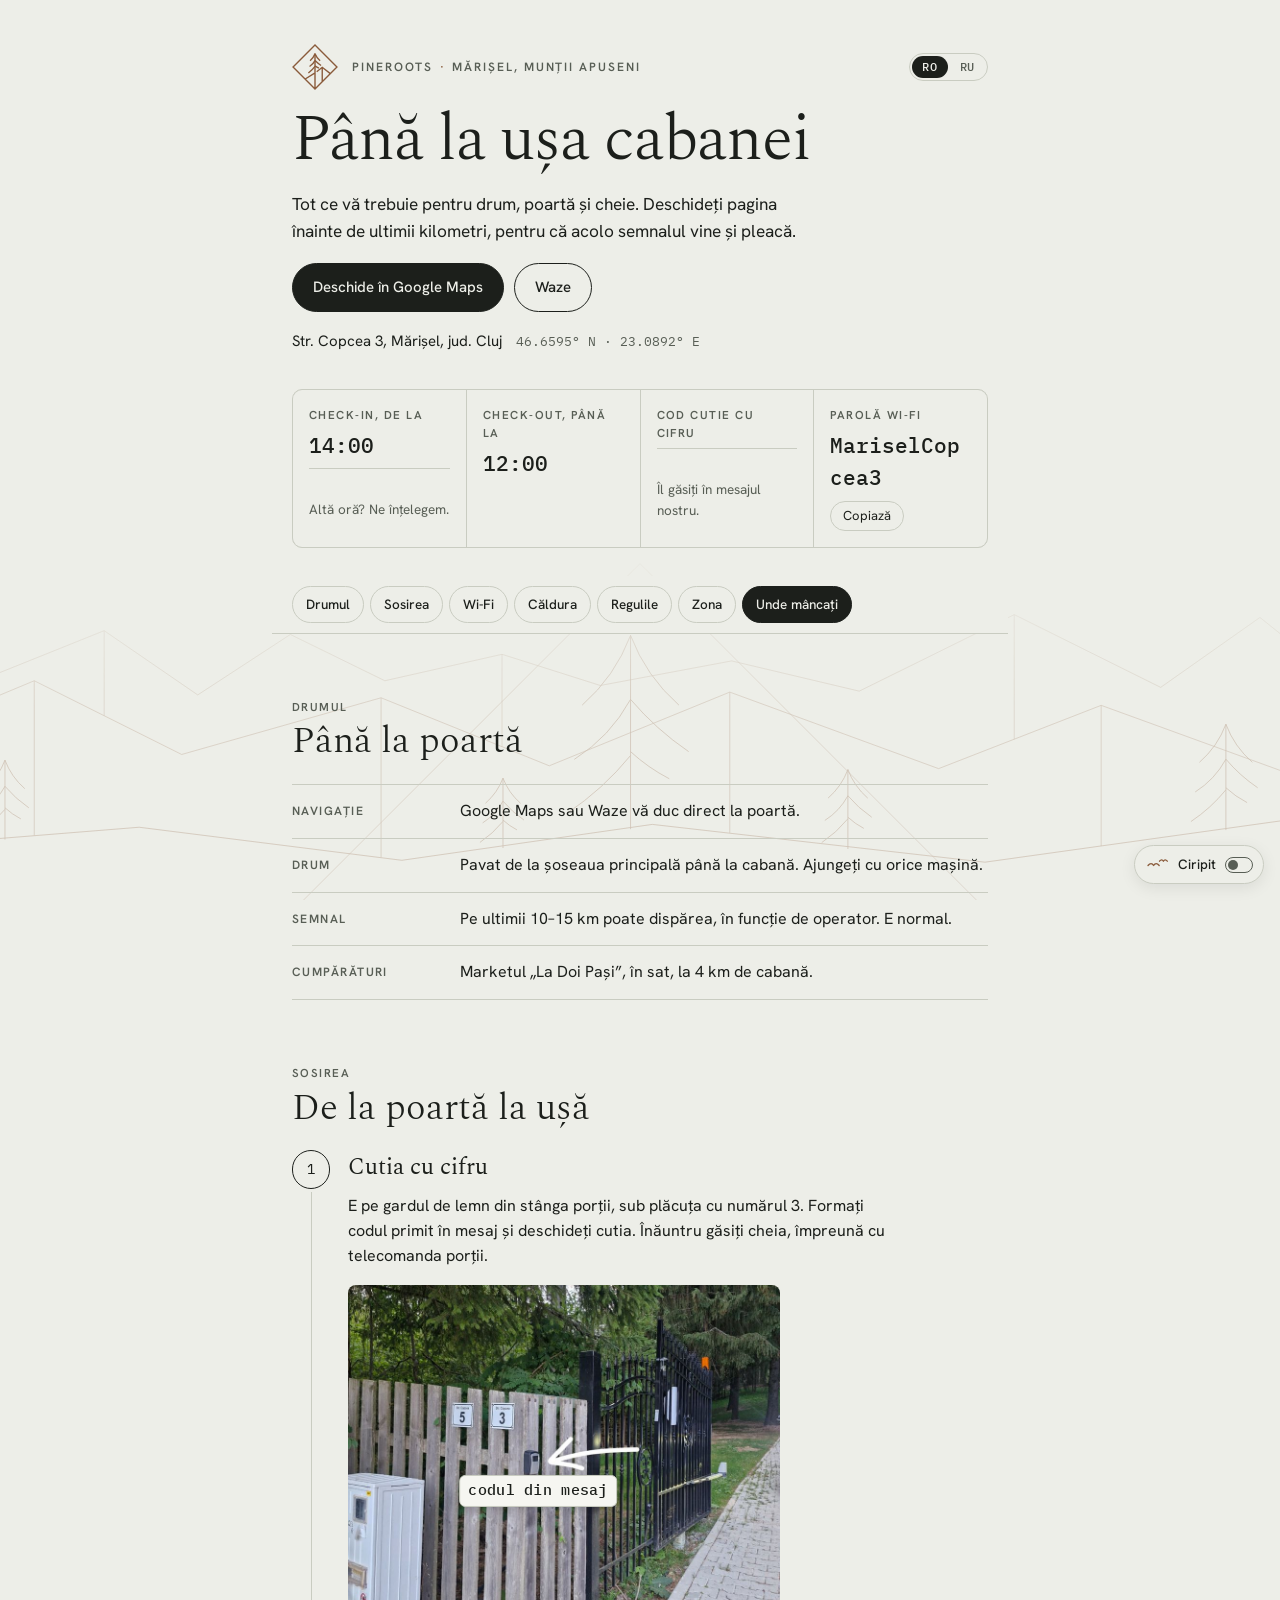
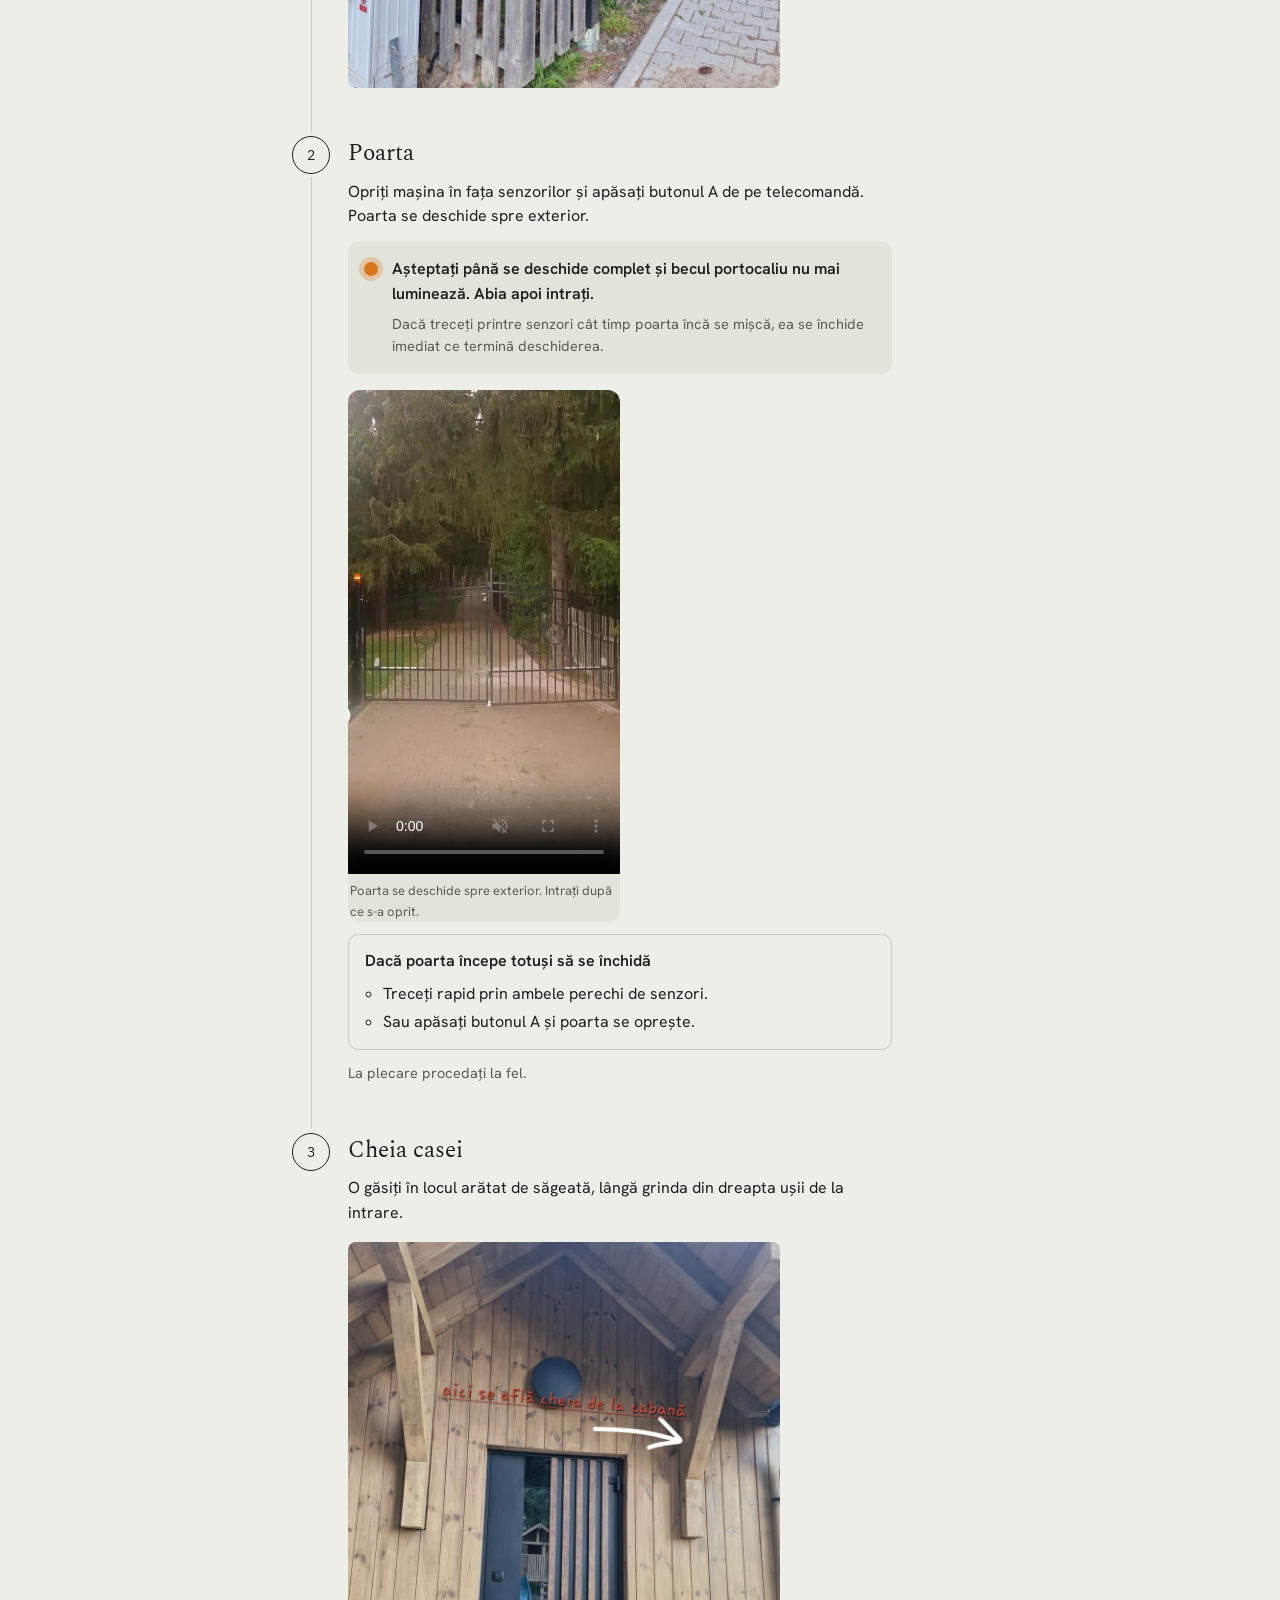
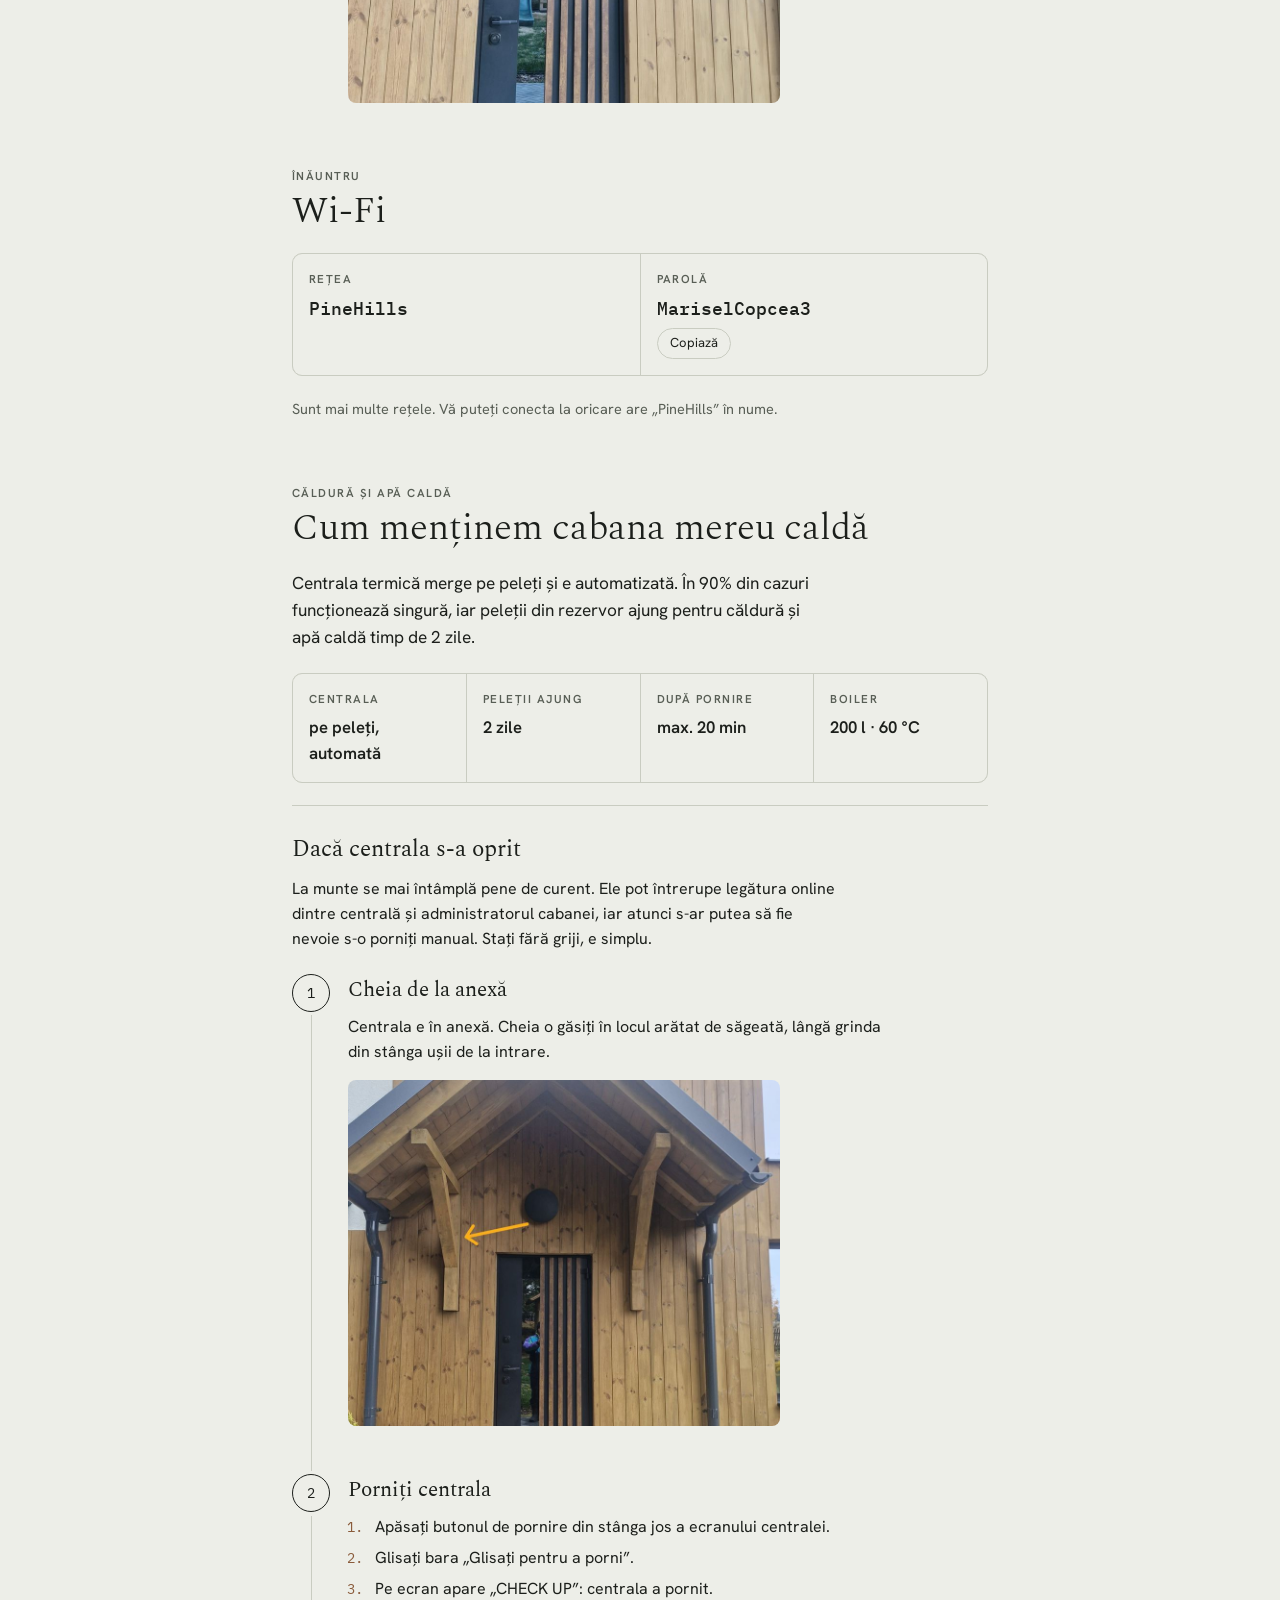
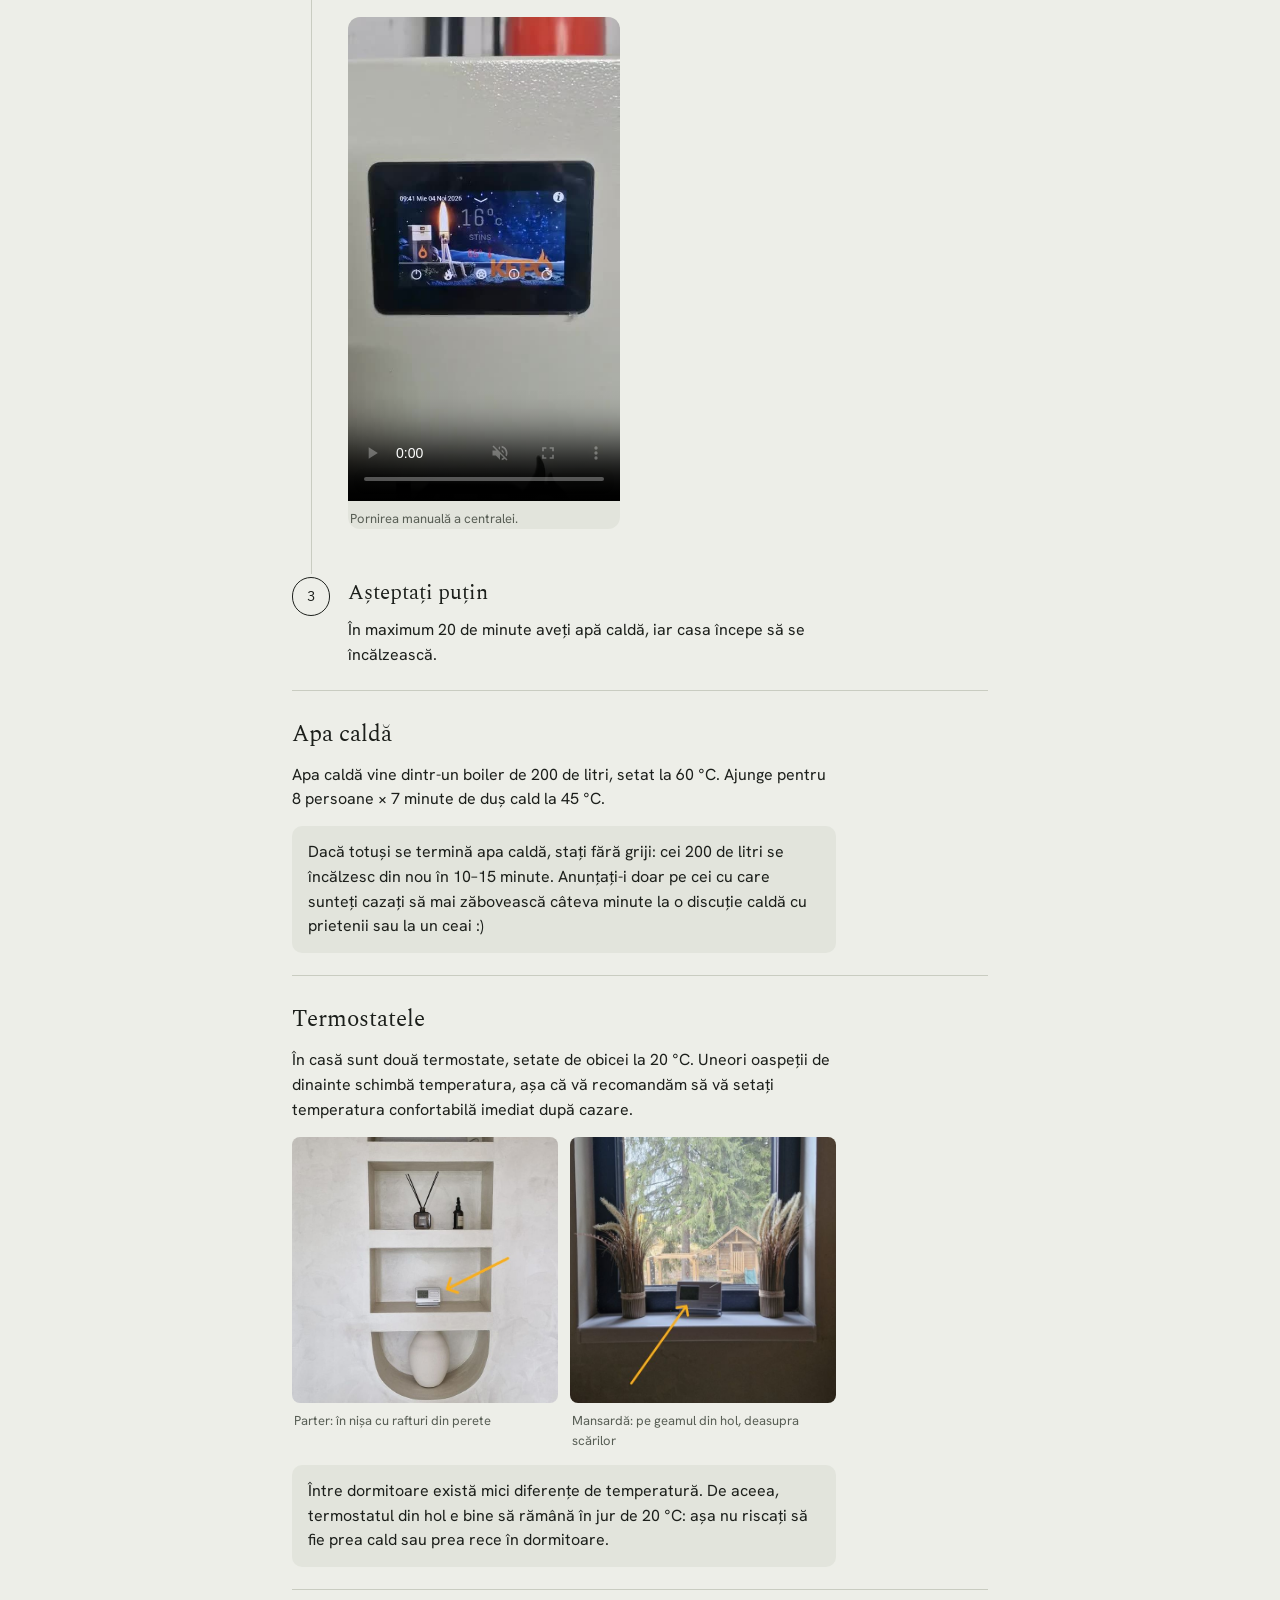
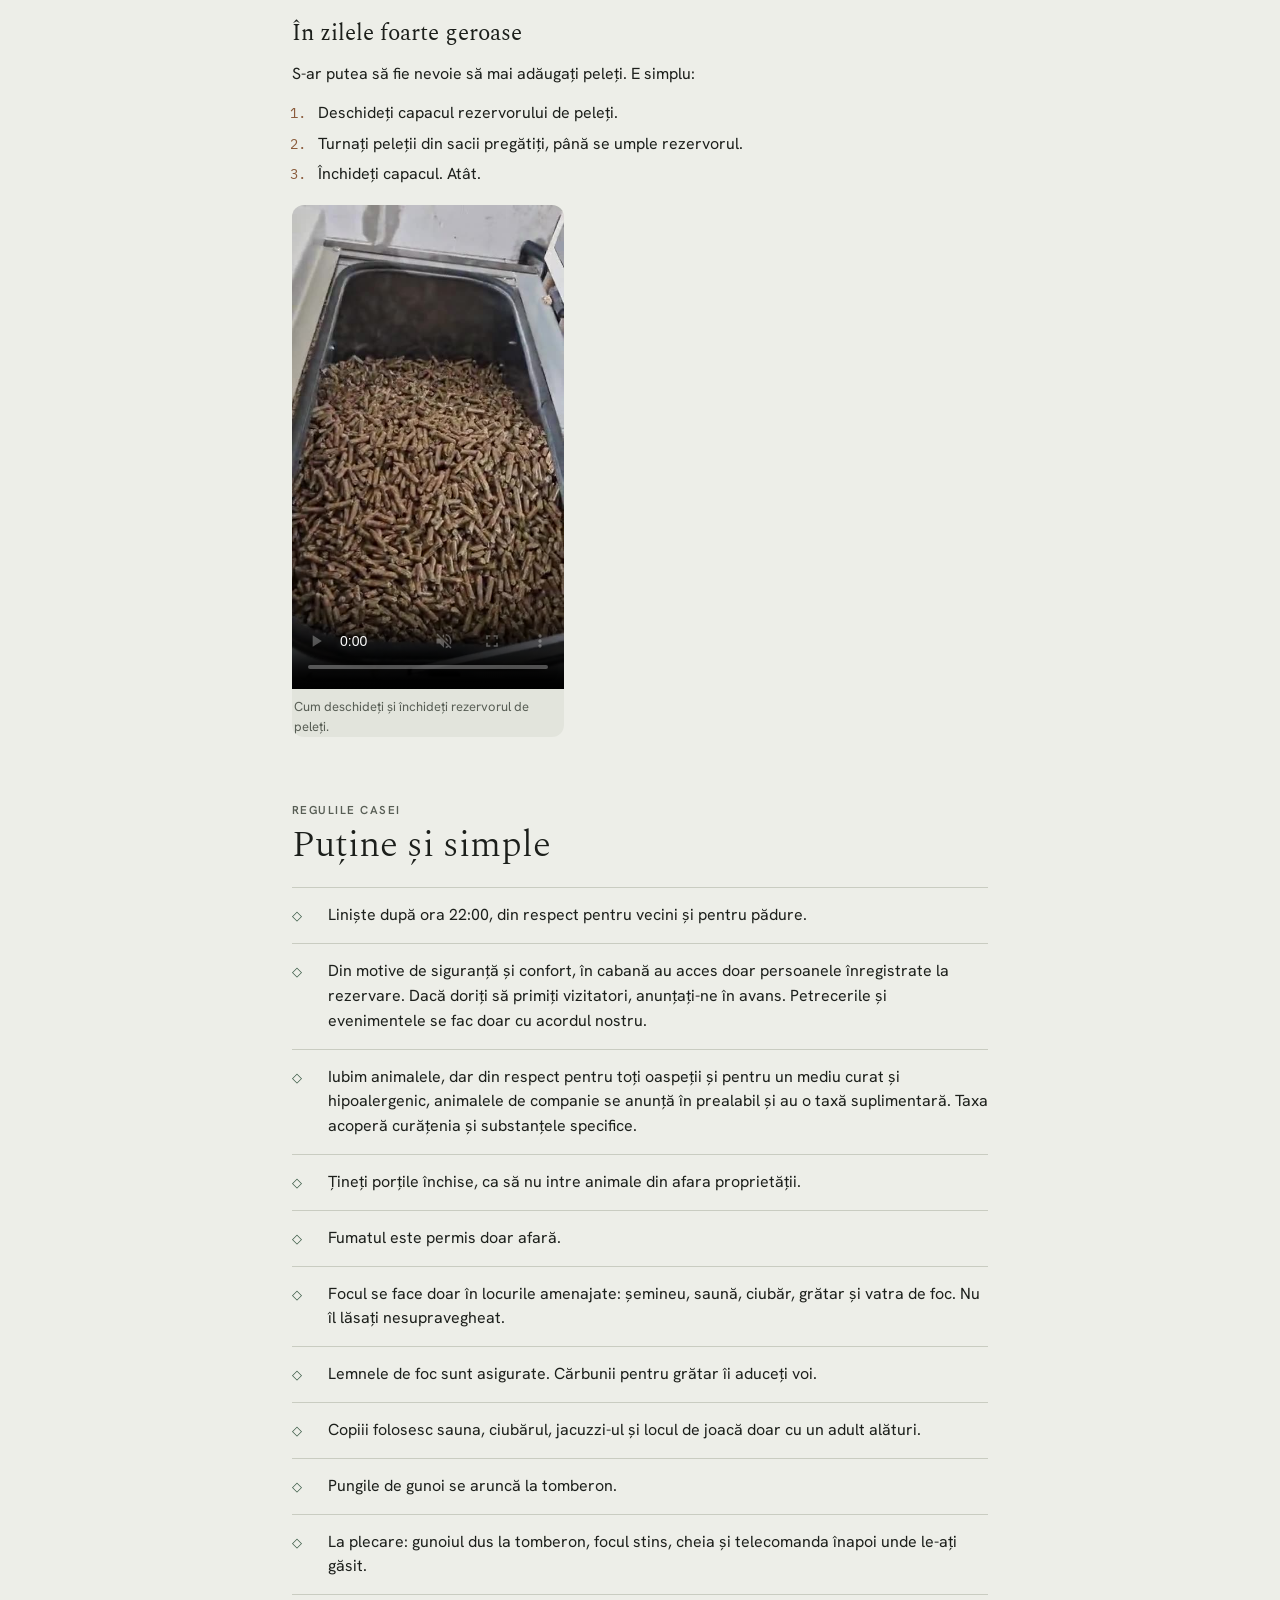
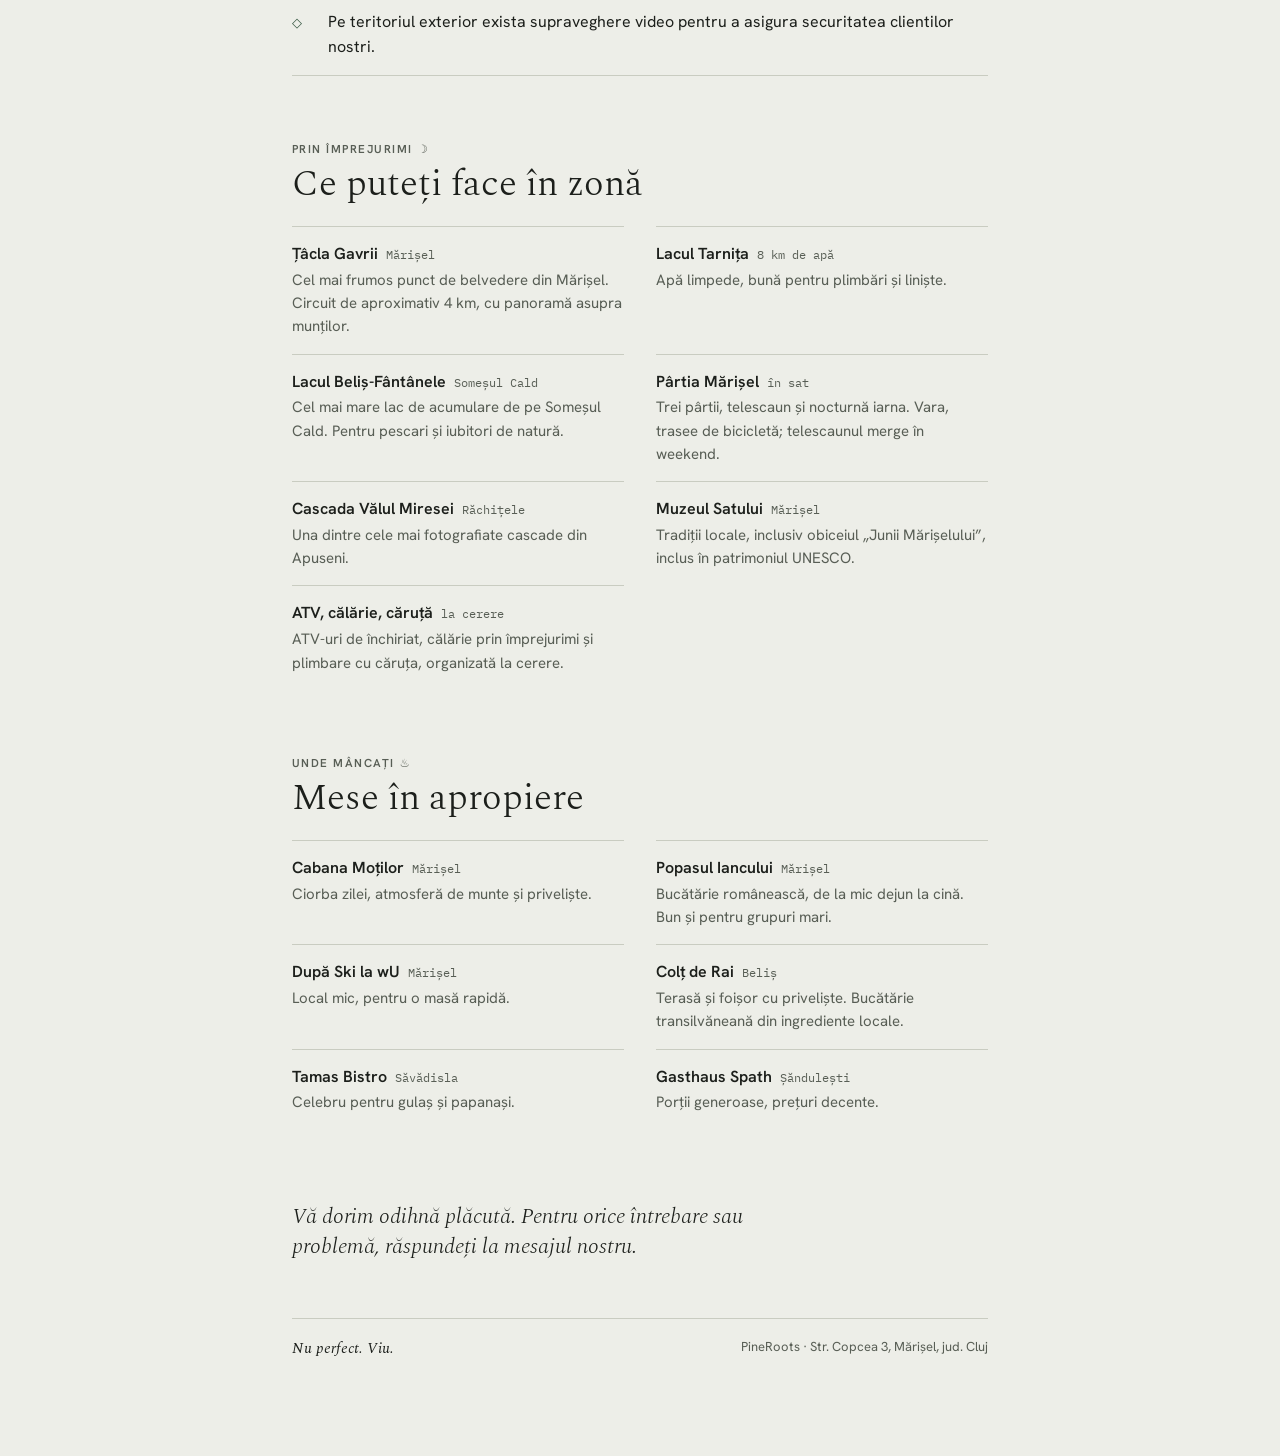
==== commit cbb911db: "Secțiune nouă: Cum menținem cabana mereu caldă (RO/RU) și meniu de secțiuni" ====
--- a/index.html
+++ b/index.html
@@ -165,6 +165,31 @@
 .birds .sw::after{content:"";position:absolute;top:2px;left:2px;width:10px;height:10px;border-radius:50%;background:var(--muted);transition:transform .2s,background-color .2s}
 .birds[aria-pressed="true"] .sw{background:var(--bronze);border-color:var(--bronze)}
 .birds[aria-pressed="true"] .sw::after{transform:translateX(12px);background:var(--paper)}
+/* section picker */
+.secnav{position:sticky;top:env(safe-area-inset-top,0px);z-index:5;margin:28px -20px 0;padding:10px 20px;background:var(--paper);border-bottom:1px solid var(--line)}
+.secnav-in{display:flex;gap:6px;overflow-x:auto;scrollbar-width:none;-webkit-overflow-scrolling:touch}
+.secnav-in::-webkit-scrollbar{display:none}
+.secnav a{flex:none;padding:7px 13px;border:1px solid var(--line);border-radius:999px;text-decoration:none;font-size:13.5px;font-weight:500;color:var(--ink);white-space:nowrap;background:var(--paper)}
+.secnav a:hover{border-color:var(--muted)}
+.secnav a.on{background:var(--ink);border-color:var(--ink);color:var(--paper)}
+section.block{scroll-margin-top:76px}
+
+/* heating */
+.facts{display:grid;grid-template-columns:repeat(2,minmax(0,1fr));gap:1px;background:var(--line);border:1px solid var(--line);border-radius:10px;overflow:hidden}
+.facts .val{font-family:var(--f-body);font-size:1.05rem;font-weight:600}
+@media (min-width:720px){.facts{grid-template-columns:repeat(4,minmax(0,1fr))}}
+.sub{display:grid;gap:14px;padding-top:30px;border-top:1px solid var(--line)}
+.sub > p{margin:0;max-width:34rem}
+.sub .path{margin-top:8px}
+.step-body h4{margin:0;font-family:var(--f-display);font-weight:400;font-size:1.3rem;line-height:1.2}
+ol.mini{margin:0;padding-left:1.4rem;display:grid;gap:6px;max-width:34rem}
+ol.mini li{padding-left:4px}
+ol.mini li::marker{font-family:var(--f-mono);font-size:.9em;color:var(--bronze)}
+.note{margin:0;max-width:34rem;padding:14px 16px;border-radius:10px;background:var(--panel)}
+.thermos{display:grid;grid-template-columns:repeat(2,minmax(0,1fr));gap:12px;max-width:34rem}
+.thermos figure{margin:0;max-width:none}
+.thermos img{display:block;width:100%;height:auto;aspect-ratio:1/1;object-fit:cover;border-radius:8px;background:var(--panel)}
+@media (prefers-reduced-motion: no-preference){html{scroll-behavior:smooth}}
 @media (prefers-reduced-motion: reduce){.lamp{animation:none}.birds .sw,.birds .sw::after{transition:none}}
 </style>
 </head>
@@ -181,7 +206,7 @@
 (function(){
   "use strict";
   var COORDS = "46.6595° N · 23.0892° E";
-  var FILES = ["date", "sosire", "reguli", "drum", "zona", "restaurante"];
+  var FILES = ["date", "sosire", "reguli", "drum", "zona", "restaurante", "caldura"];
   var LANG_KEY = "pineroots-limba";
   var app = document.getElementById("app");
   var toastEl = document.getElementById("toast");
@@ -206,7 +231,13 @@
       foodLbl: "Unde mâncați ♨︎", foodH: "Mese în apropiere",
       phone: "Telefon gazdă", call: "Sună", motto: "Nu perfect. Viu.",
       loading: "Se încarcă…", failed: "Pagina nu s-a putut încărca. Verificați conexiunea și reîncărcați.", reload: "Reîncarcă",
-      langs: "Limba paginii"
+      langs: "Limba paginii",
+      navAria: "Alege secțiunea", navRoad: "Drumul", navArrive: "Sosirea", navHeat: "Căldura", navRules: "Regulile",
+      navZone: "Zona", navFood: "Unde mâncați",
+      heatLbl: "Căldură și apă caldă", heatH: "Cum menținem cabana mereu caldă",
+      annexAlt: "Intrarea în cabană; săgeata arată locul cheii de la anexă, lângă grinda din stânga ușii",
+      groundAlt: "Termostatul de la parter, în nișa cu rafturi din perete",
+      atticAlt: "Termostatul de la mansardă, pe geamul din hol, deasupra scărilor"
     },
     ru: {
       title: "Прибытие в PineRoots", region: "Мэришел, Апусенские горы", h1: "До самой двери домика",
@@ -224,7 +255,13 @@
       foodLbl: "Где поесть ♨︎", foodH: "Рестораны рядом",
       phone: "Телефон хозяина", call: "Позвонить", motto: "Не идеально. Живо.",
       loading: "Загрузка…", failed: "Не удалось загрузить страницу. Проверьте соединение и обновите её.", reload: "Обновить",
-      langs: "Язык страницы"
+      langs: "Язык страницы",
+      navAria: "Выберите раздел", navRoad: "Дорога", navArrive: "Прибытие", navHeat: "Тепло", navRules: "Правила",
+      navZone: "Окрестности", navFood: "Где поесть",
+      heatLbl: "Тепло и горячая вода", heatH: "Как мы поддерживаем тепло в доме",
+      annexAlt: "Вход в дом; стрелка показывает, где лежит ключ от пристройки, у балки слева от двери",
+      groundAlt: "Термостат на первом этаже, в нише с полками в стене",
+      atticAlt: "Термостат на мансарде, на окне в холле над лестницей"
     }
   };
 
@@ -285,7 +322,10 @@
   }
   function load(l){
     if (cache[l]) return Promise.resolve(cache[l]);
-    var base = Promise.all(FILES.map(function(n){ return getText("continut/" + n + ".txt"); }));
+    var base = Promise.all(FILES.map(function(n){
+      var f = getText("continut/" + n + ".txt");
+      return n === "caldura" ? f.catch(function(){ return ""; }) : f;
+    }));
     var over = l === "ro" ? Promise.resolve([]) :
       Promise.all(FILES.map(function(n){ return getText("continut/" + l + "/" + n + ".txt").catch(function(){ return null; }); }));
     return Promise.all([base, over]).then(function(res){
@@ -301,7 +341,8 @@
       }
       cache[l] = {
         date: merged(0), sosire: merged(1), reguli: list(2, lines),
-        drum: list(3, rows), zona: list(4, rows), restaurante: list(5, rows)
+        drum: list(3, rows), zona: list(4, rows), restaurante: list(5, rows),
+        caldura: merged(6)
       };
       return cache[l];
     });
@@ -331,6 +372,51 @@
         '<a class="btn" href="tel:' + esc(D["telefon"].replace(/[^\d+]/g, "")) + '">' + L.call + "</a>" +
         (wa ? '<a class="btn" href="https://wa.me/' + esc(wa) + '" target="_blank" rel="noopener">WhatsApp</a>' : "") + "</div>";
     }
+    var H = c.caldura || {};
+    var h = function(k){ return esc(H[k] || ""); };
+    function li(k){ return H[k] ? "<li>" + h(k) + "</li>" : ""; }
+    function step(n, title, body){
+      return '<li class="step"><span class="node" aria-hidden="true">' + n + '</span><div class="step-body"><h4>' + title + "</h4>" + body + "</div></li>";
+    }
+    function clip(src, poster, caption){
+      return '<figure class="vid"><video src="' + src + '" poster="' + poster + '" muted playsinline loop controls preload="metadata"' + (reduceMotion ? "" : " autoplay") + ' aria-label="' + caption + '"></video><figcaption>' + caption + "</figcaption></figure>";
+    }
+    var facts = [1, 2, 3, 4].map(function(i){
+      var f = String(H["fapt-" + i] || "").split("|");
+      if (!f[0].trim()) return "";
+      return '<div class="cell"><span class="lbl">' + esc(f[0].trim()) + '</span><span class="val">' + esc((f[1] || "").trim()) + "</span></div>";
+    }).join("");
+    var heat = !H.intro ? "" :
+      '<section class="block" id="caldura">' +
+        '<div class="block-head"><span class="lbl">' + L.heatLbl + "</span><h2>" + L.heatH + "</h2></div>" +
+        '<p class="lead">' + h("intro") + "</p>" +
+        (facts ? '<div class="facts">' + facts + "</div>" : "") +
+        '<div class="sub"><h3>' + h("oprita-titlu") + "</h3><p>" + h("oprita-text") + "</p>" +
+          '<ol class="path">' +
+            step(1, h("cheie-titlu"), "<p>" + h("cheie-text") + '</p><figure class="photo"><img src="media/anexa-cheie.jpg" width="900" height="720" alt="' + L.annexAlt + '" loading="lazy"></figure>') +
+            step(2, h("pornire-titlu"), '<ol class="mini">' + li("pornire-1") + li("pornire-2") + li("pornire-3") + "</ol>" + clip("media/centrala-pornire.mp4", "media/centrala-pornire-poster.jpg", h("pornire-video"))) +
+            step(3, h("asteptati-titlu"), "<p>" + h("asteptati-text") + "</p>") +
+          "</ol>" +
+        "</div>" +
+        '<div class="sub"><h3>' + h("apa-titlu") + "</h3><p>" + h("apa-text") + "</p>" + (H["apa-gol"] ? '<p class="note">' + h("apa-gol") + "</p>" : "") + "</div>" +
+        '<div class="sub"><h3>' + h("termostate-titlu") + "</h3><p>" + h("termostate-text") + "</p>" +
+          '<div class="thermos">' +
+            '<figure><img src="media/termostat-parter.jpg" width="720" height="734" alt="' + L.groundAlt + '" loading="lazy"><figcaption>' + h("termostat-parter") + "</figcaption></figure>" +
+            '<figure><img src="media/termostat-mansarda.jpg" width="720" height="600" alt="' + L.atticAlt + '" loading="lazy"><figcaption>' + h("termostat-mansarda") + "</figcaption></figure>" +
+          "</div>" +
+          (H["termostate-sfat"] ? '<p class="note">' + h("termostate-sfat") + "</p>" : "") +
+        "</div>" +
+        '<div class="sub"><h3>' + h("peleti-titlu") + "</h3><p>" + h("peleti-text") + '</p><ol class="mini">' + li("peleti-1") + li("peleti-2") + li("peleti-3") + "</ol>" +
+          clip("media/peleti-rezervor.mp4", "media/peleti-rezervor-poster.jpg", h("peleti-video")) +
+        "</div>" +
+      "</section>";
+
+    var NAV = [["drum", L.navRoad, true], ["sosire", L.navArrive, true], ["wifi", "Wi-Fi", true], ["caldura", L.navHeat, !!heat],
+      ["reguli", L.navRules, !!rules], ["zona", L.navZone, c.zona.length > 0], ["masa", L.navFood, c.restaurante.length > 0]];
+    var secnav = '<nav class="secnav" aria-label="' + L.navAria + '"><div class="secnav-in">' +
+      NAV.filter(function(n){ return n[2]; }).map(function(n){ return '<a href="#' + n[0] + '" data-sec="' + n[0] + '">' + n[1] + "</a>"; }).join("") +
+      "</div></nav>";
+
     var langs = '<div class="langs" role="group" aria-label="' + L.langs + '">' +
       ["ro", "ru"].map(function(l){
         return '<button type="button" data-lang="' + l + '" lang="' + l + '" aria-pressed="' + (l === lang) + '">' + l.toUpperCase() + "</button>";
@@ -354,6 +440,7 @@
         '<div class="cell wide"><span class="lbl">' + L.code + "</span>" + (code ? '<span class="dial" aria-label="' + L.codeAria + " " + esc(code) + '">' + dial(code) + "</span>" : '<span class="sub">' + L.codeMsg + "</span>") + "</div>" +
         '<div class="cell wide"><span class="lbl">' + L.wifiPass + '</span><span class="val">' + esc(D["wifi-parola"]) + '</span><button type="button" class="copy" data-copy="' + esc(D["wifi-parola"]) + '">' + L.copy + "</button></div>" +
       "</section>" +
+      secnav +
 
       '<section class="block" id="drum">' +
         '<div class="block-head"><span class="lbl">' + L.roadLbl + "</span><h2>" + L.roadH + "</h2></div>" +
@@ -388,6 +475,7 @@
           '<div class="cell"><span class="lbl">' + L.password + '</span><span class="val">' + esc(D["wifi-parola"]) + '</span><button type="button" class="copy" data-copy="' + esc(D["wifi-parola"]) + '">' + L.copy + "</button></div>" +
         "</div>" + (D["wifi-nota"] ? '<p class="wifi-note">' + esc(D["wifi-nota"]) + "</p>" : "") +
       "</section>" +
+      heat +
 
       (rules ? '<section class="block" id="reguli"><div class="block-head"><span class="lbl">' + L.rulesLbl + "</span><h2>" + L.rulesH + '</h2></div><ul class="rules">' + rules + "</ul></section>" : "") +
       (c.zona.length ? '<section class="block" id="zona"><div class="block-head"><span class="lbl">' + L.zoneLbl + "</span><h2>" + L.zoneH + '</h2></div><ul class="places">' + places(c.zona) + "</ul></section>" : "") +
@@ -404,8 +492,33 @@
     toast.timer = setTimeout(function(){ toastEl.hidden = true; }, 3200);
   }
 
+  var spy = null;
+  function watchSections(){
+    if (spy) spy.disconnect();
+    var links = app.querySelectorAll(".secnav a"), strip = app.querySelector(".secnav-in");
+    if (!links.length || !("IntersectionObserver" in window)) return;
+    function mark(id){
+      links.forEach(function(a){
+        var on = a.getAttribute("data-sec") === id;
+        a.classList.toggle("on", on);
+        if (on) { a.setAttribute("aria-current", "true"); if (strip) strip.scrollTo({ left: a.offsetLeft - strip.clientWidth / 2 + a.offsetWidth / 2, behavior: "smooth" }); }
+        else a.removeAttribute("aria-current");
+      });
+    }
+    spy = new IntersectionObserver(function(entries){
+      entries.forEach(function(e){ if (e.isIntersecting) mark(e.target.id); });
+    }, { rootMargin: "-90px 0px -65% 0px" });
+    links.forEach(function(a){ var s = document.getElementById(a.getAttribute("data-sec")); if (s) spy.observe(s); });
+  }
+  function goToHash(){
+    var id = (location.hash || "").slice(1);
+    if (!/^[a-z]+$/.test(id) || id === "ro" || id === "ru") return;
+    var el = document.getElementById(id);
+    if (el) el.scrollIntoView();
+  }
+
   function show(l){
-    return load(l).then(render).catch(function(){
+    return load(l).then(render).then(watchSections).catch(function(){
       app.innerHTML = '<div class="state"><p>' + L.failed + '</p><p><button type="button" class="btn" onclick="location.reload()">' + L.reload + "</button></p></div>";
     });
   }
@@ -457,7 +570,7 @@
   applyLang(lang, false);
   var loadingEl = app.querySelector(".state");
   if (loadingEl) loadingEl.textContent = L.loading;
-  show(lang);
+  show(lang).then(goToHash);
 
   /* keep the page available offline once it has been opened */
   if ("serviceWorker" in navigator && location.protocol === "https:") {
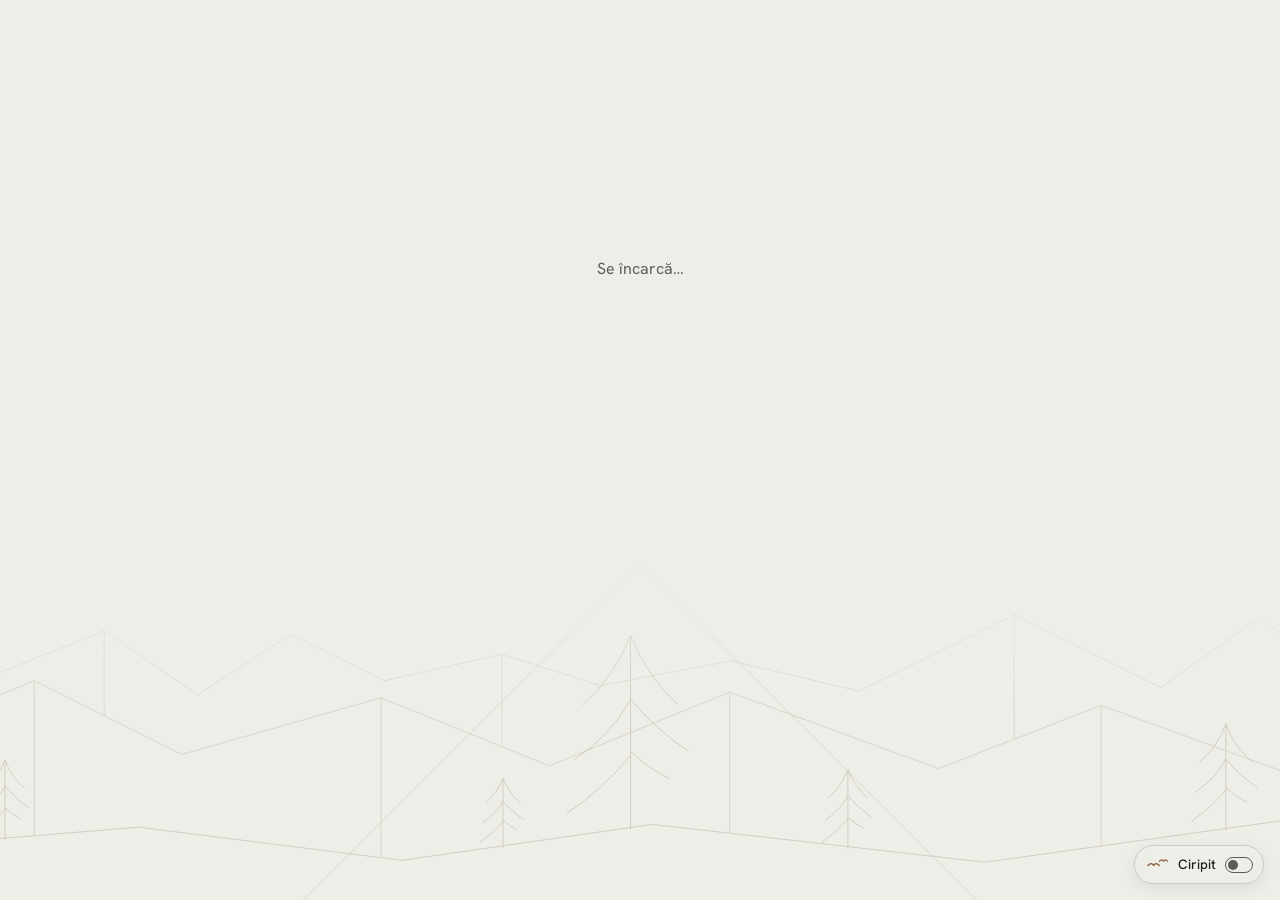
==== commit 524fb342: "Secțiunea despre căldură mutată la final" ====
--- a/index.html
+++ b/index.html
@@ -411,8 +411,9 @@
         "</div>" +
       "</section>";
 
-    var NAV = [["drum", L.navRoad, true], ["sosire", L.navArrive, true], ["wifi", "Wi-Fi", true], ["caldura", L.navHeat, !!heat],
-      ["reguli", L.navRules, !!rules], ["zona", L.navZone, c.zona.length > 0], ["masa", L.navFood, c.restaurante.length > 0]];
+    var NAV = [["drum", L.navRoad, true], ["sosire", L.navArrive, true], ["wifi", "Wi-Fi", true],
+      ["reguli", L.navRules, !!rules], ["zona", L.navZone, c.zona.length > 0], ["masa", L.navFood, c.restaurante.length > 0],
+      ["caldura", L.navHeat, !!heat]];
     var secnav = '<nav class="secnav" aria-label="' + L.navAria + '"><div class="secnav-in">' +
       NAV.filter(function(n){ return n[2]; }).map(function(n){ return '<a href="#' + n[0] + '" data-sec="' + n[0] + '">' + n[1] + "</a>"; }).join("") +
       "</div></nav>";
@@ -475,12 +476,12 @@
           '<div class="cell"><span class="lbl">' + L.password + '</span><span class="val">' + esc(D["wifi-parola"]) + '</span><button type="button" class="copy" data-copy="' + esc(D["wifi-parola"]) + '">' + L.copy + "</button></div>" +
         "</div>" + (D["wifi-nota"] ? '<p class="wifi-note">' + esc(D["wifi-nota"]) + "</p>" : "") +
       "</section>" +
-      heat +
 
       (rules ? '<section class="block" id="reguli"><div class="block-head"><span class="lbl">' + L.rulesLbl + "</span><h2>" + L.rulesH + '</h2></div><ul class="rules">' + rules + "</ul></section>" : "") +
       (c.zona.length ? '<section class="block" id="zona"><div class="block-head"><span class="lbl">' + L.zoneLbl + "</span><h2>" + L.zoneH + '</h2></div><ul class="places">' + places(c.zona) + "</ul></section>" : "") +
       (c.restaurante.length ? '<section class="block" id="masa"><div class="block-head"><span class="lbl">' + L.foodLbl + "</span><h2>" + L.foodH + '</h2></div><ul class="places">' + places(c.restaurante) + "</ul></section>" : "") +
 
+      'heat +
       '<section class="outro">' + (S.final ? "<p>" + t("final") + "</p>" : "") + phone + "</section>" +
       '<footer><span class="motto">' + L.motto + "</span><span>PineRoots · " + esc(D["adresa"]) + "</span></footer>";
   }
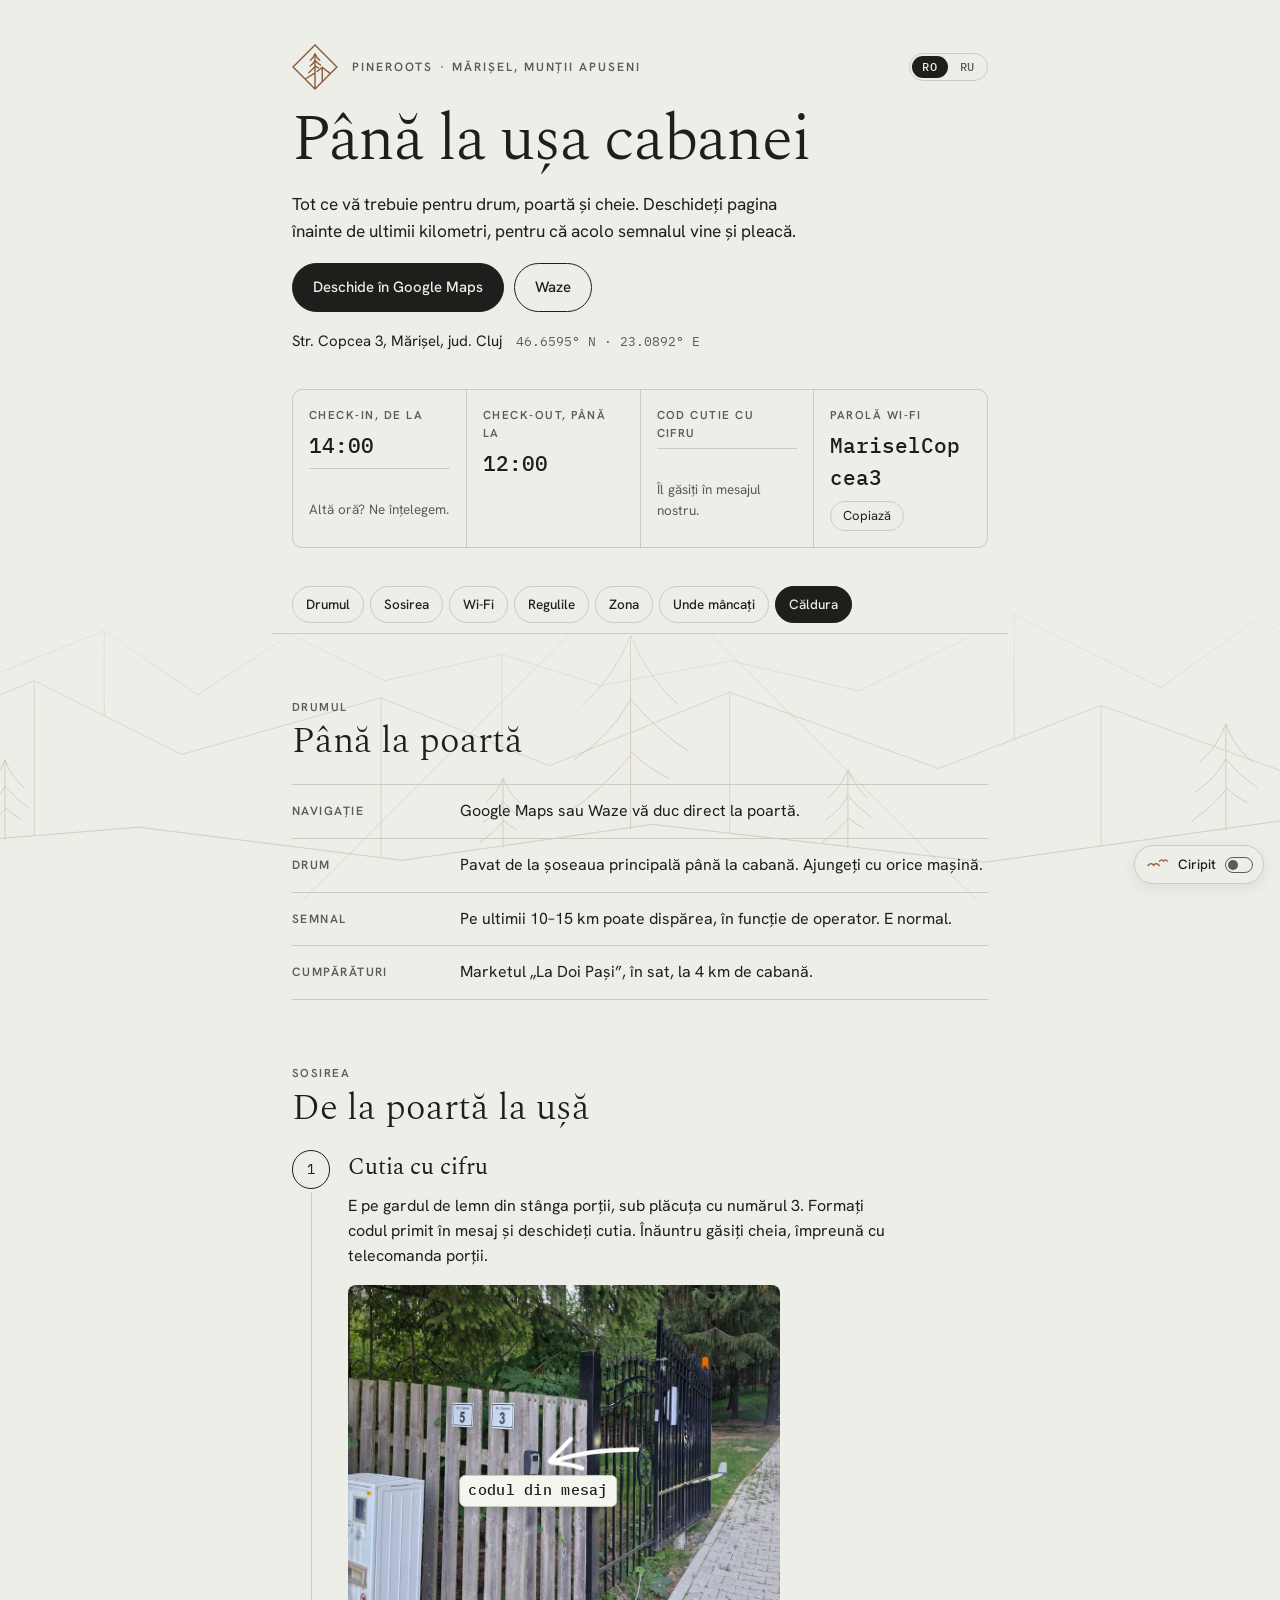
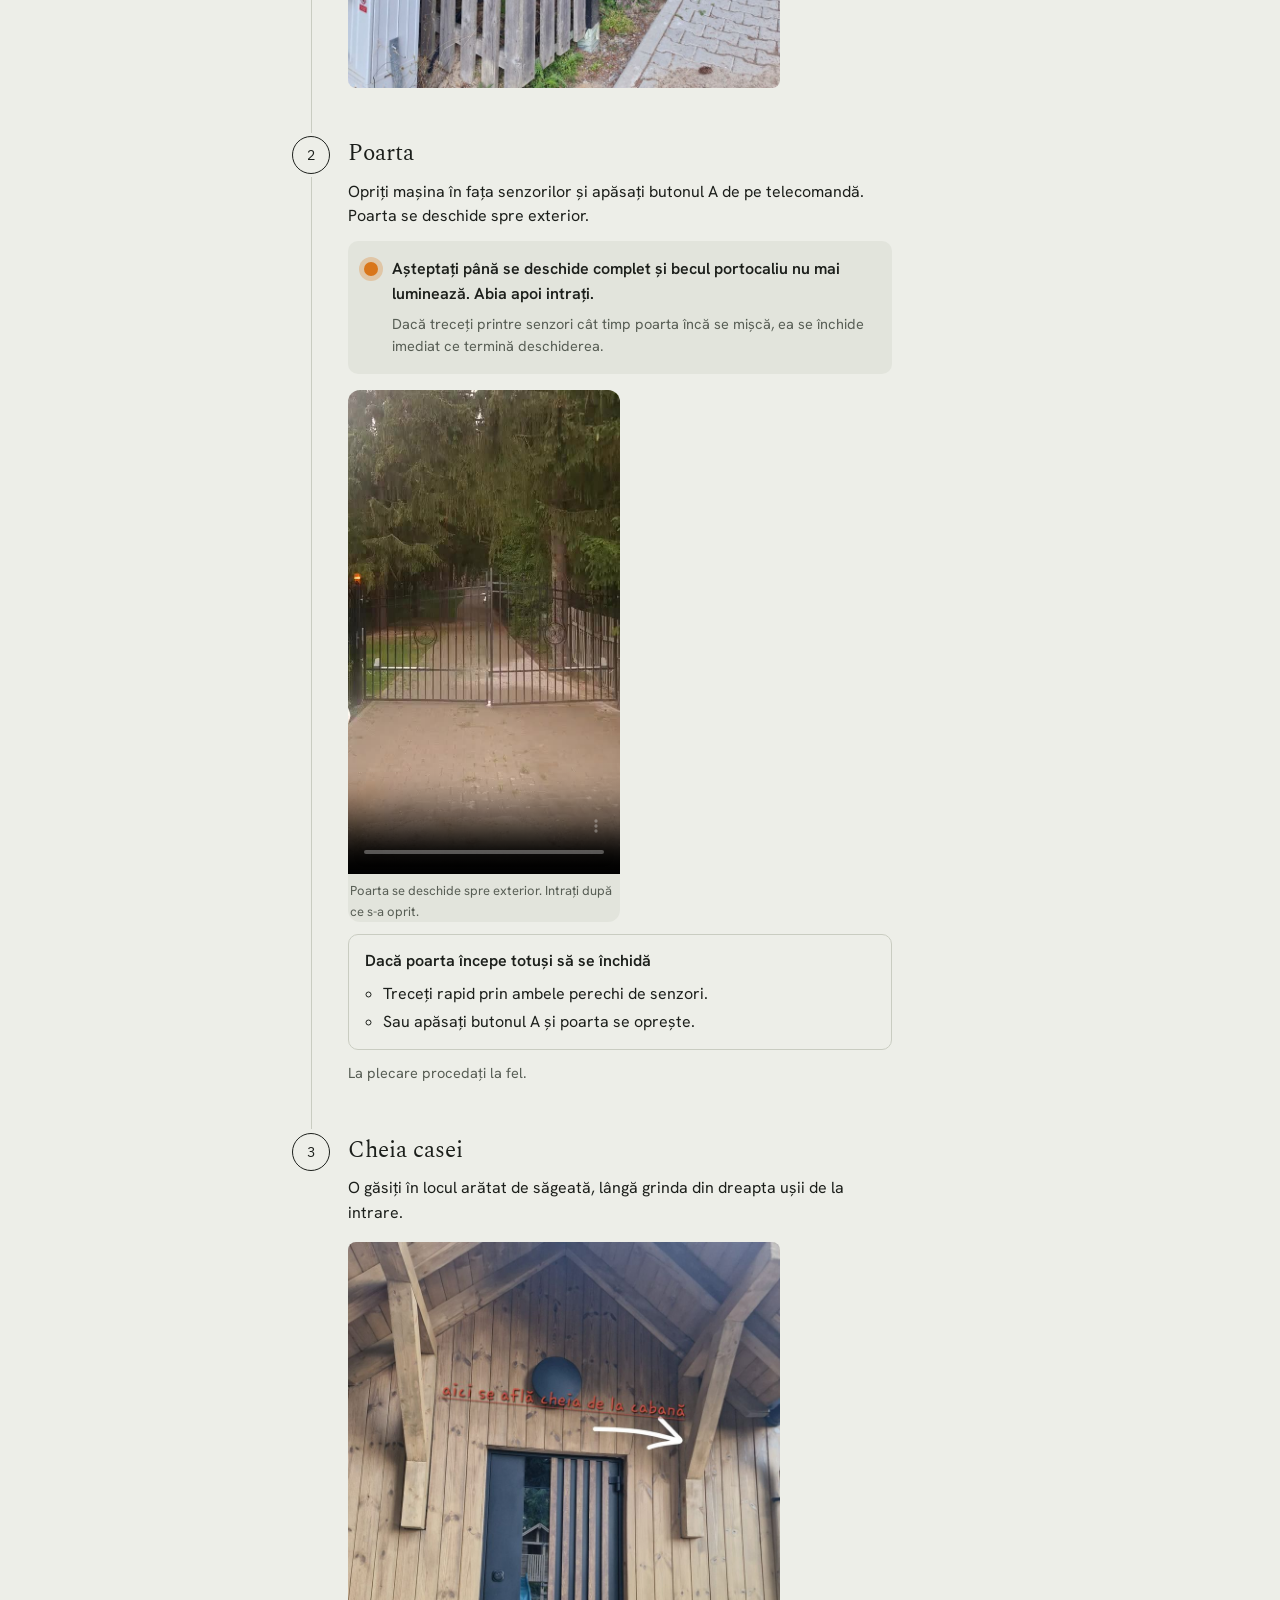
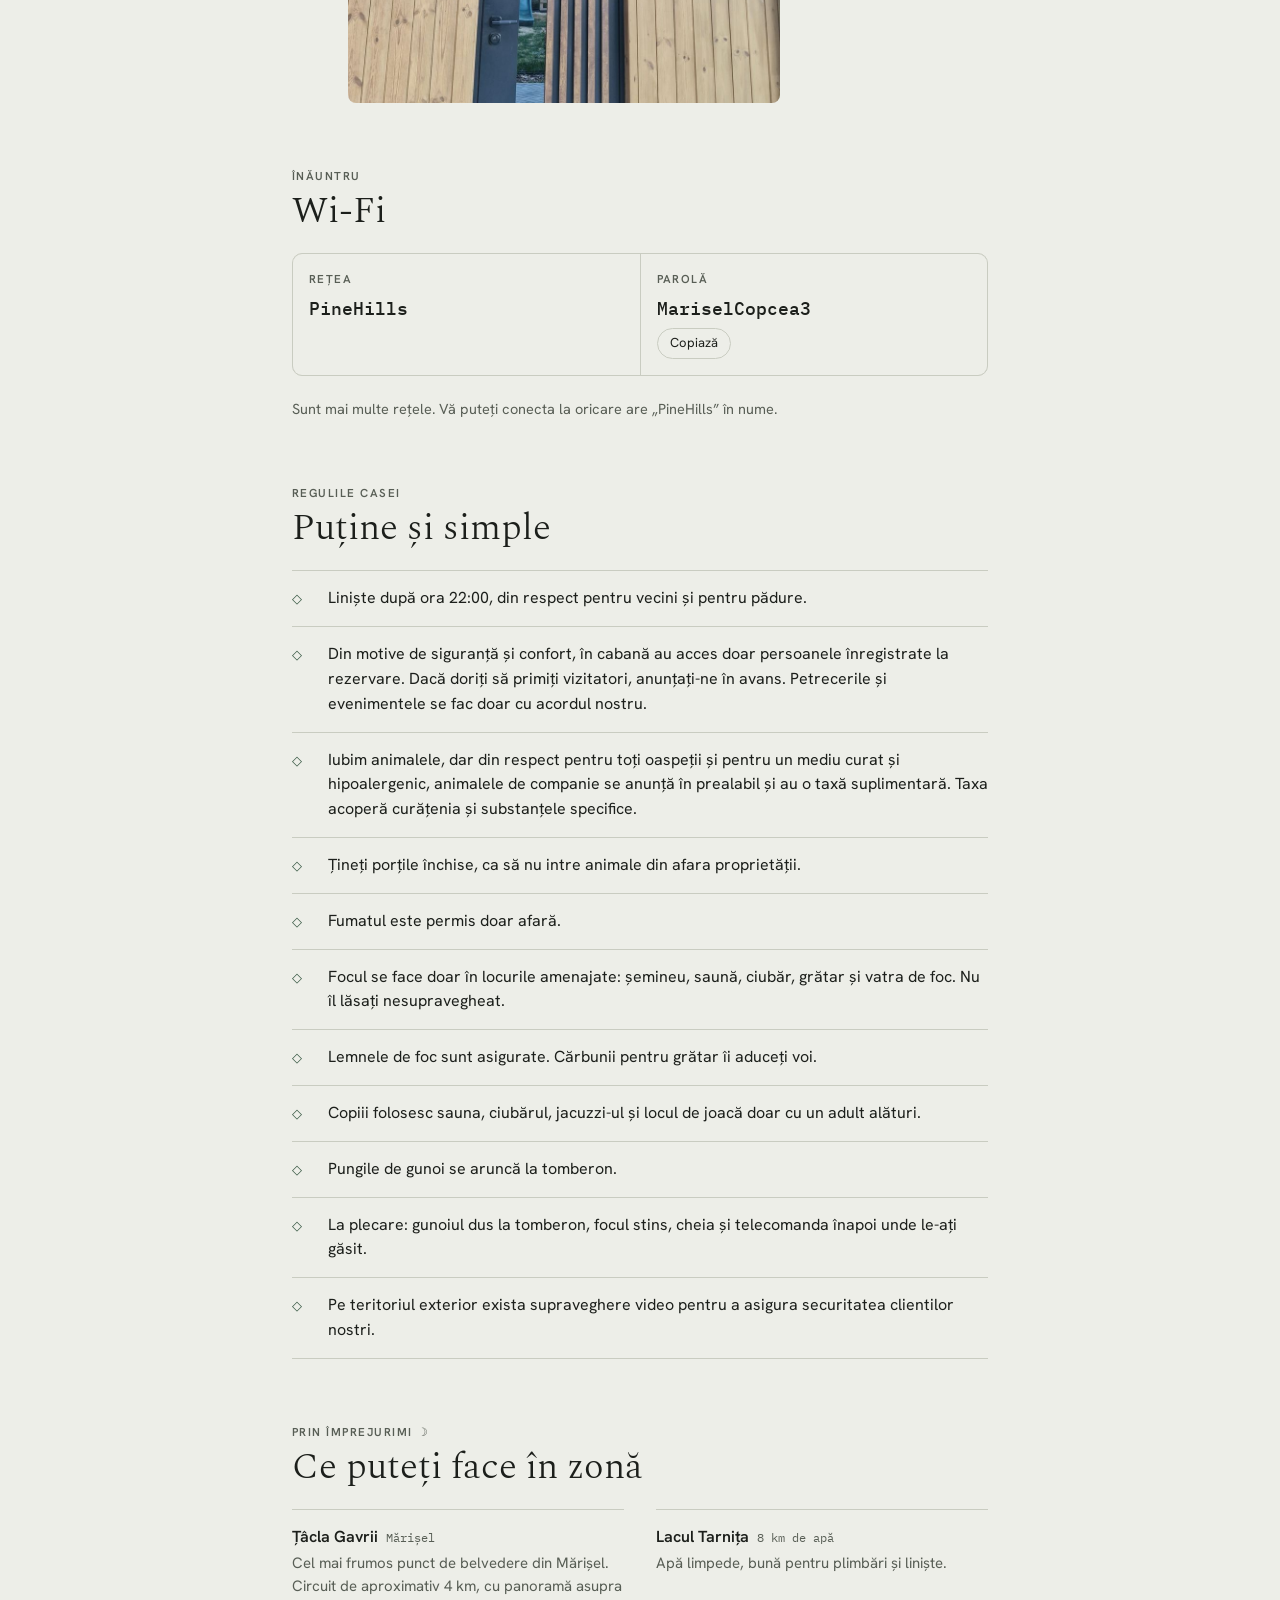
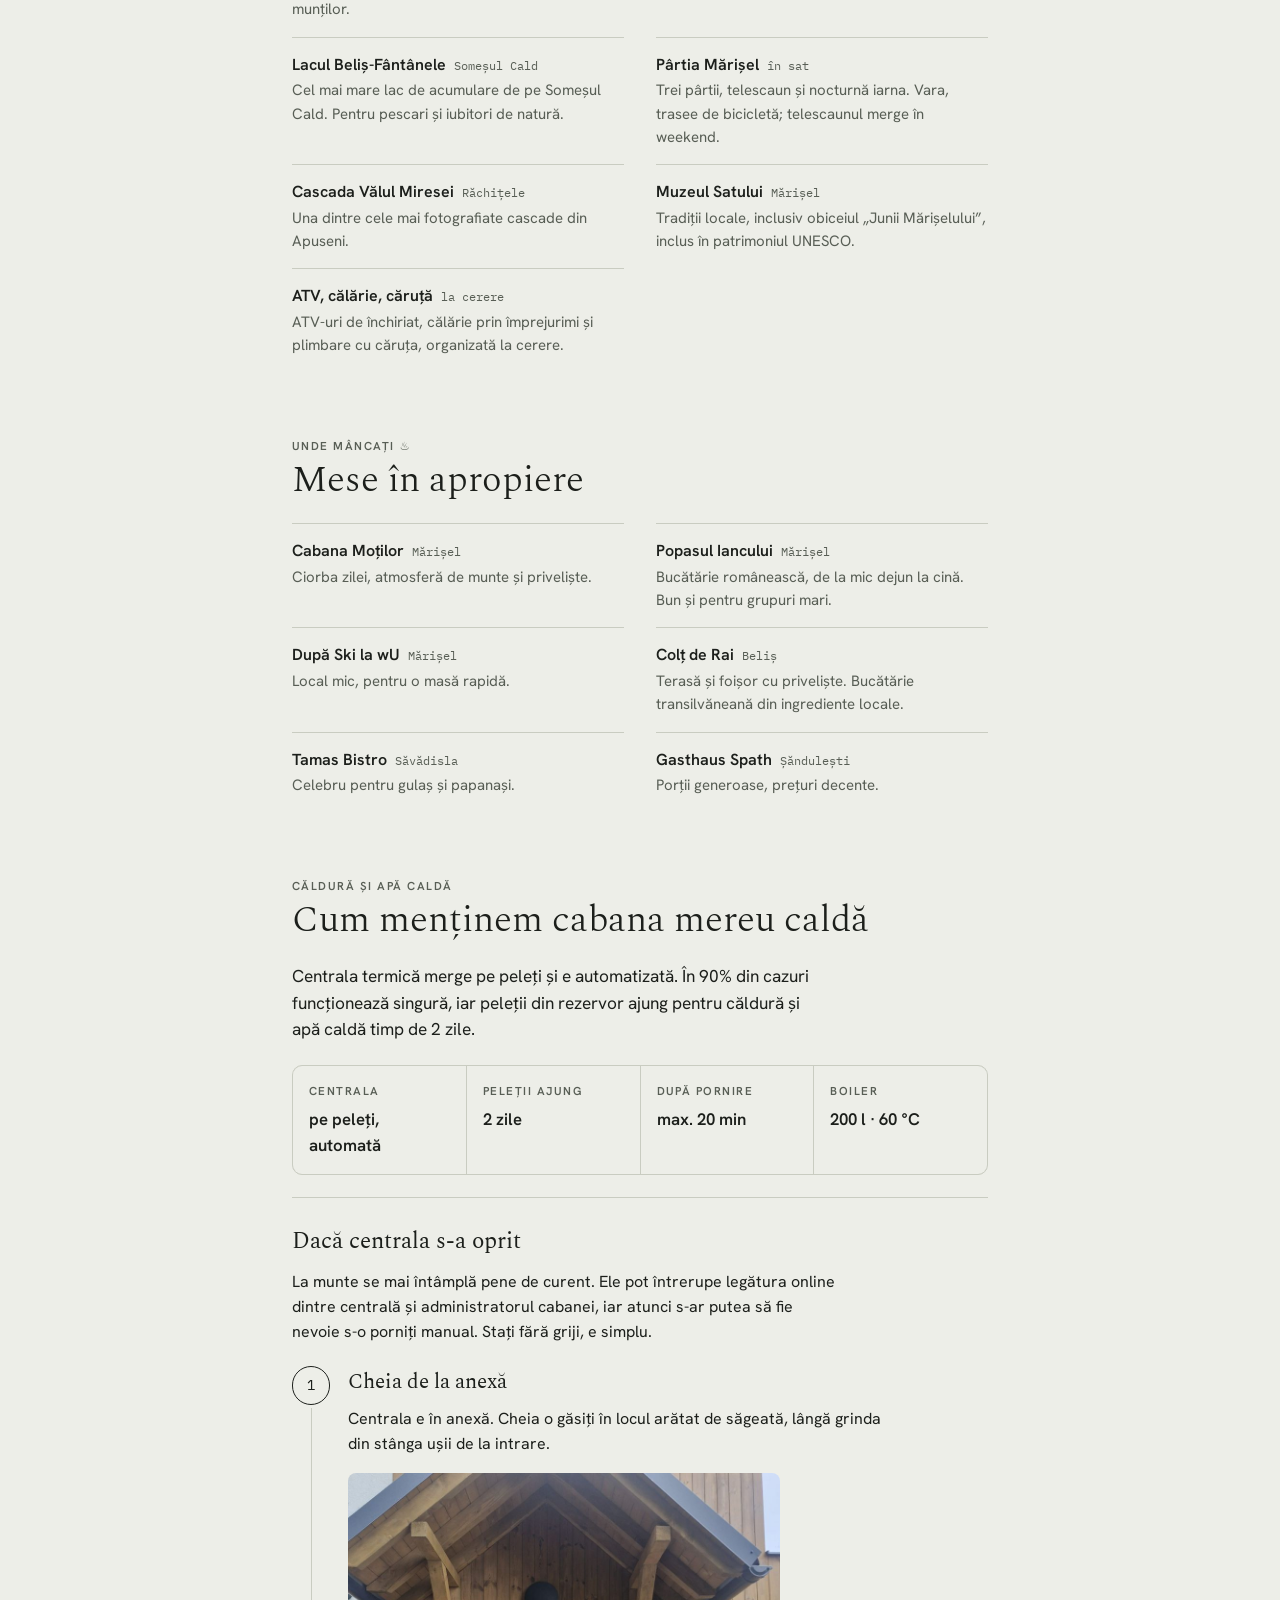
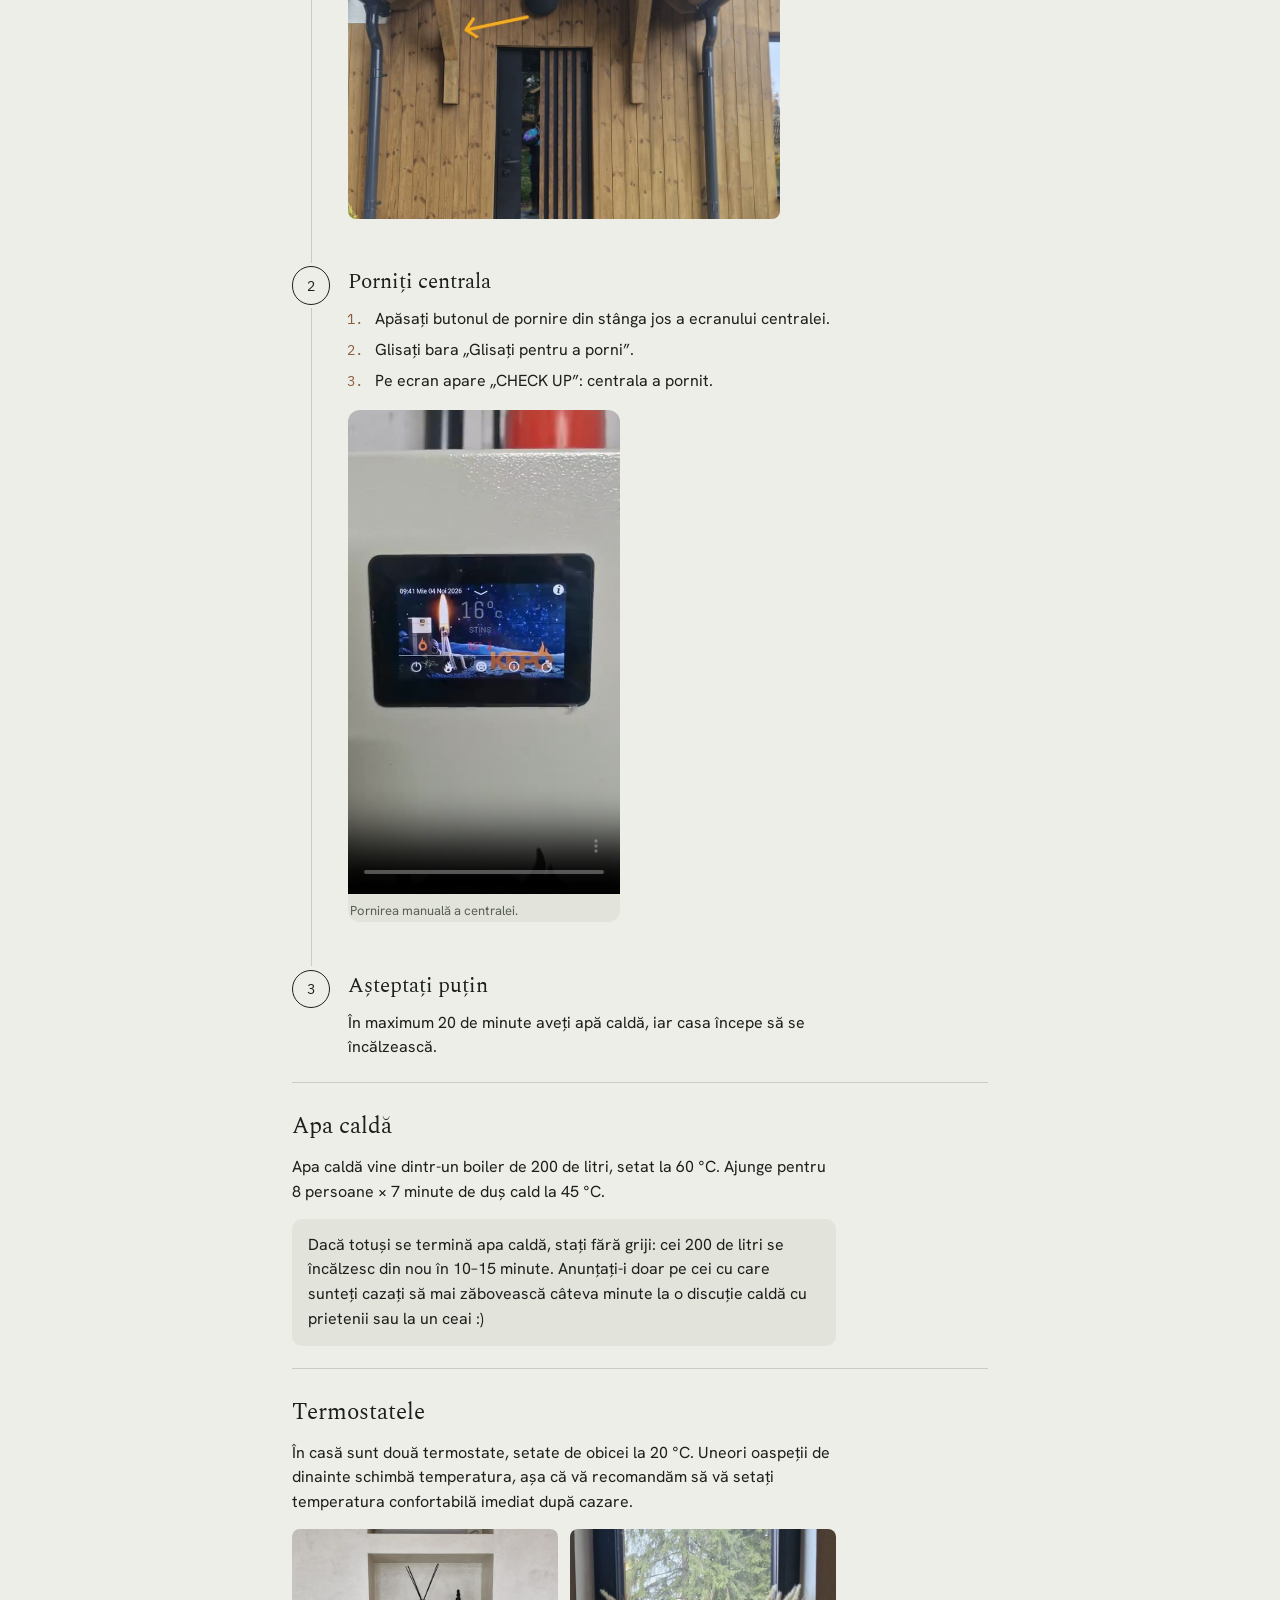
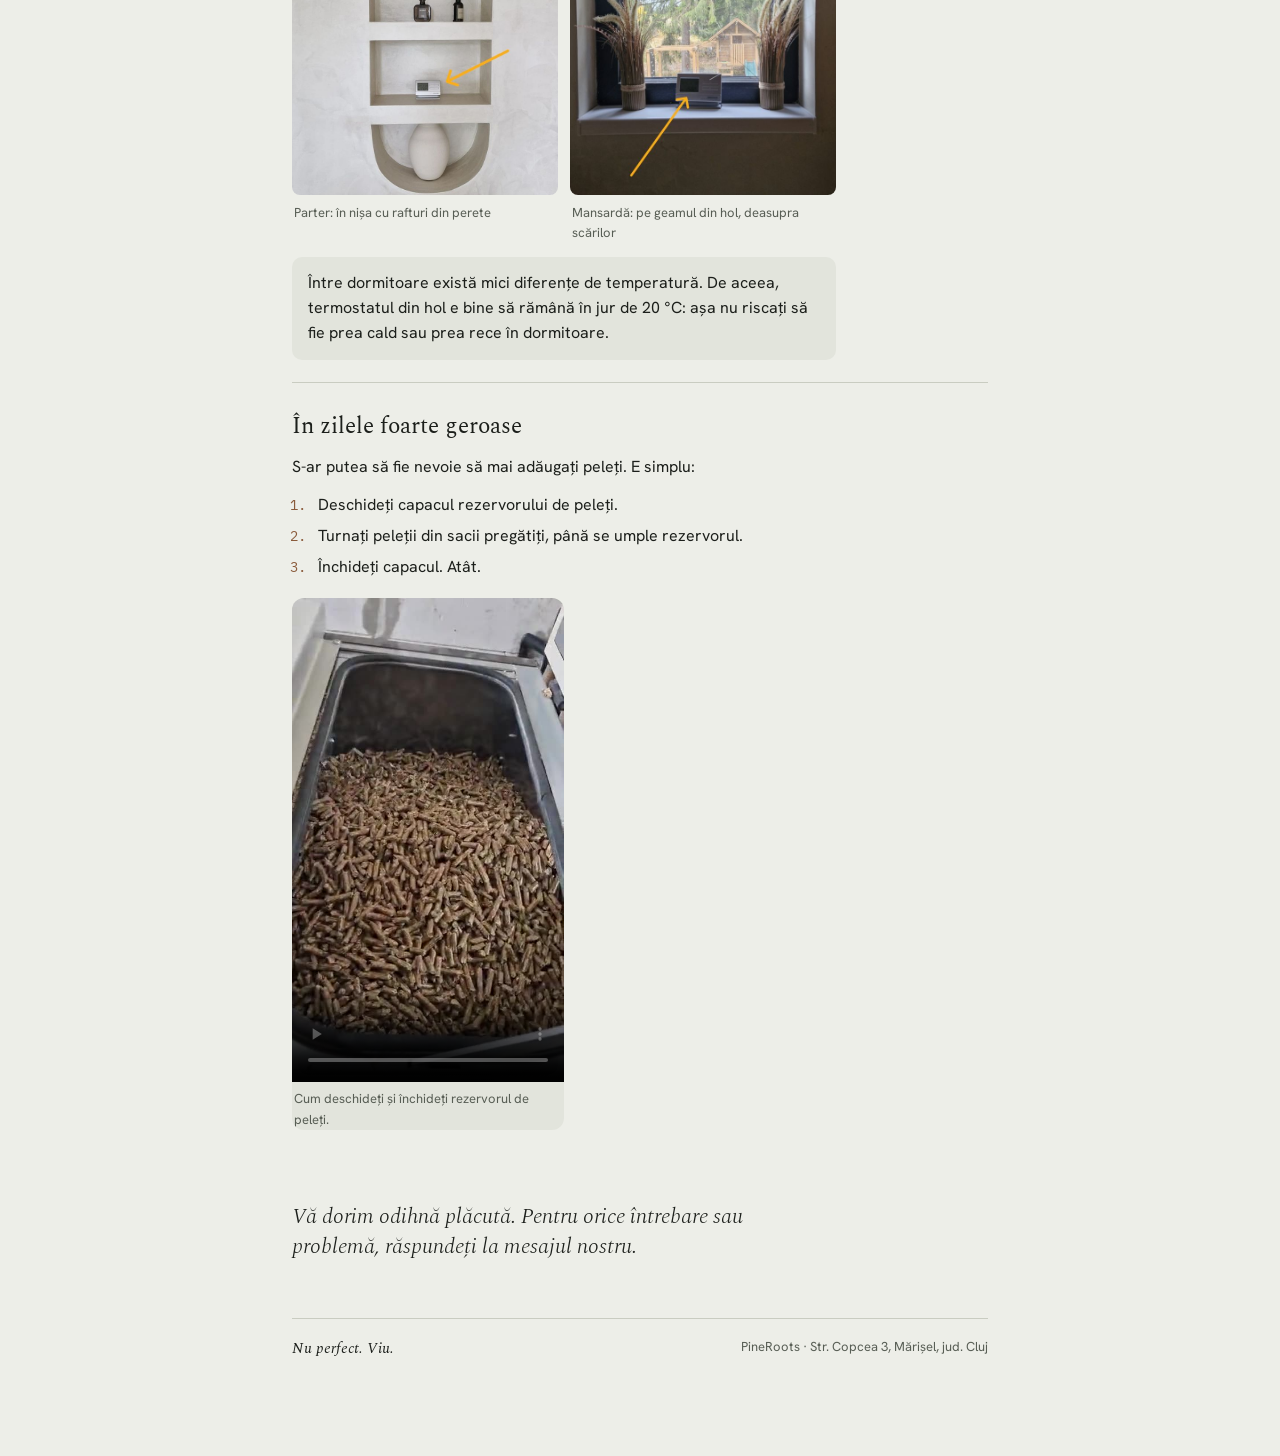
==== commit f4b4a5c8: "Repară încărcarea paginii după mutarea secțiunii despre căldură" ====
--- a/index.html
+++ b/index.html
@@ -481,7 +481,7 @@
       (c.zona.length ? '<section class="block" id="zona"><div class="block-head"><span class="lbl">' + L.zoneLbl + "</span><h2>" + L.zoneH + '</h2></div><ul class="places">' + places(c.zona) + "</ul></section>" : "") +
       (c.restaurante.length ? '<section class="block" id="masa"><div class="block-head"><span class="lbl">' + L.foodLbl + "</span><h2>" + L.foodH + '</h2></div><ul class="places">' + places(c.restaurante) + "</ul></section>" : "") +
 
-      'heat +
+      heat +
       '<section class="outro">' + (S.final ? "<p>" + t("final") + "</p>" : "") + phone + "</section>" +
       '<footer><span class="motto">' + L.motto + "</span><span>PineRoots · " + esc(D["adresa"]) + "</span></footer>";
   }
